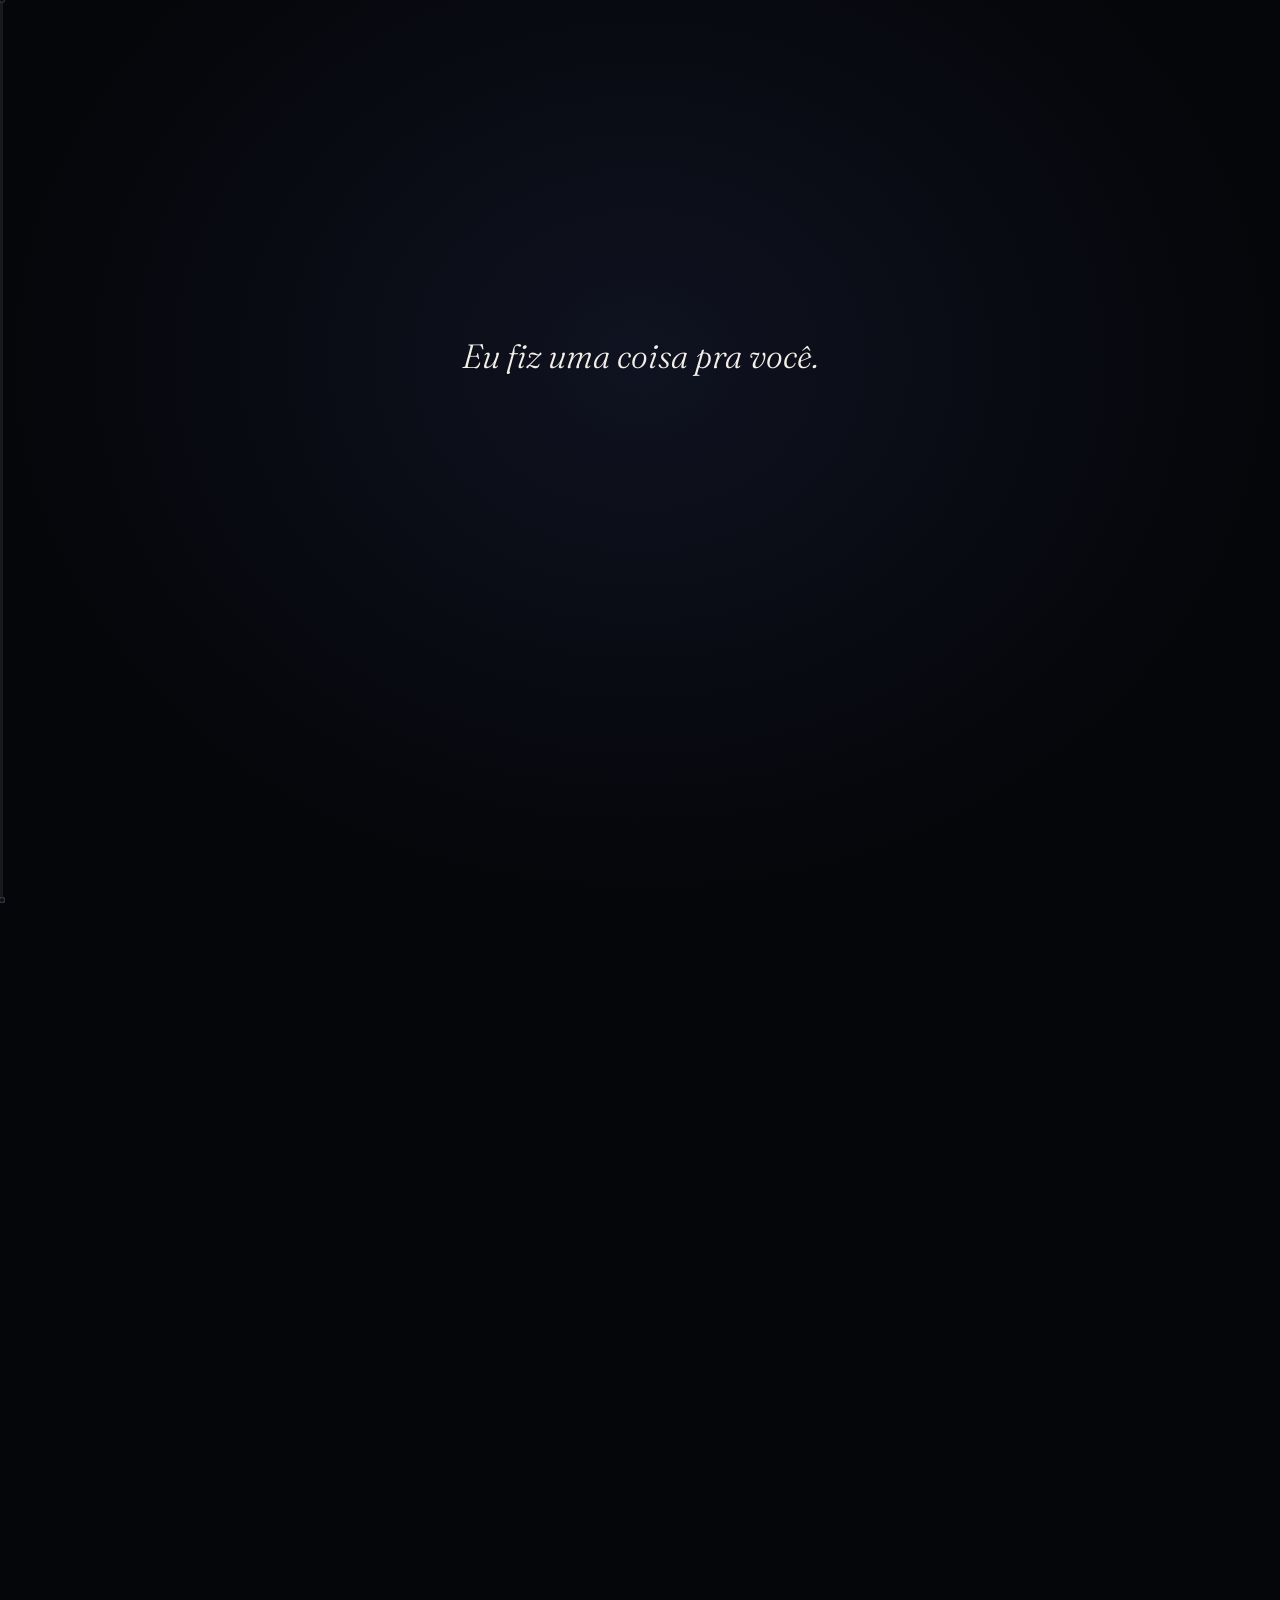
==== index.html @ cabfa025 "Criar index.html" ====
<!DOCTYPE html>
<html lang="pt-BR">
<head>
<meta charset="UTF-8">
<meta name="viewport" content="width=device-width, initial-scale=1, viewport-fit=cover, maximum-scale=1">
<meta name="theme-color" content="#05060a">
<meta name="apple-mobile-web-app-capable" content="yes">
<meta name="apple-mobile-web-app-status-bar-style" content="black-translucent">
<title>uma coisa que eu fiz pra você</title>
<link rel="preconnect" href="https://fonts.googleapis.com">
<link rel="preconnect" href="https://fonts.gstatic.com" crossorigin>
<link href="https://fonts.googleapis.com/css2?family=Fraunces:ital,opsz,wght@0,9..144,300;0,9..144,400;0,9..144,500;1,9..144,400;1,9..144,500&family=Inter:wght@300;400;500;600&family=JetBrains+Mono:wght@300;400&display=swap" rel="stylesheet">

<!--
  ============================================================================
  COMO EDITAR ESTE SITE — leia antes de mexer em qualquer outra coisa
  ============================================================================
  1) Todo o conteúdo (nome, fotos, datas, textos, música) fica em UM ÚNICO
     lugar: o objeto CONFIG, no início do bloco de script no fim do arquivo.
     Procure por "INÍCIO DA CONFIGURAÇÃO".
  2) FOTOS: crie uma pasta chamada "fotos" ao lado deste arquivo index.html
     e coloque as imagens lá (foto1.jpg, foto2.jpg, etc). Os nomes podem ser
     o que você quiser, contanto que atualize os caminhos no CONFIG.
  3) MÚSICA: crie uma pasta chamada "musica" ao lado deste arquivo e coloque
     o arquivo de áudio (ex: musica.mp3). Atualize o caminho no CONFIG.
  4) Enquanto as fotos reais não existem, o site mostra molduras com o nome
     do arquivo esperado — isso é só um placeholder visual, não é erro.
  5) O resto do arquivo (CSS e JS) você não precisa tocar, a menos que
     queira ajustar o design.
  ============================================================================
-->

<style>
  /* ============================================================
     TOKENS — cores, tipografia, espaçamento
     ============================================================ */
  :root{
    --bg-void:#05060a;
    --bg-deep:#0b0e17;
    --bg-deep-2:#0f1220;
    --ink:#f4efe6;
    --ink-dim:#b7b2c2;
    --ink-faint:#736f80;
    --wine:#7a1f2b;
    --wine-bright:#a5313f;
    --rose:#c98a86;
    --gold:#d9b878;
    --line:rgba(244,239,230,0.08);
    --line-bright:rgba(244,239,230,0.16);
    --serif:'Fraunces', Georgia, serif;
    --sans:'Inter', -apple-system, BlinkMacSystemFont, sans-serif;
    --mono:'JetBrains Mono', monospace;
    --ease:cubic-bezier(.19,1,.22,1);
    --vh:1vh;
  }

  *{margin:0;padding:0;box-sizing:border-box;}
  html{scroll-behavior:smooth;}
  html.no-scroll, html.no-scroll body{overflow:hidden;height:100%;}

  body{
    background:var(--bg-void);
    color:var(--ink);
    font-family:var(--sans);
    font-weight:300;
    -webkit-font-smoothing:antialiased;
    overflow-x:hidden;
    line-height:1.6;
  }

  ::selection{background:var(--wine); color:var(--ink);}

  img{max-width:100%; display:block;}
  button{font-family:inherit; cursor:pointer; background:none; border:none; color:inherit;}
  a{color:inherit;}

  h1,h2,h3{font-family:var(--serif); font-weight:400; letter-spacing:.01em;}

  .eyebrow{
    font-family:var(--mono);
    font-size:.68rem;
    letter-spacing:.22em;
    text-transform:uppercase;
    color:var(--rose);
    opacity:.75;
  }

  /* ============================================================
     FUNDO — canvas de partículas + fio-condutor (thread)
     ============================================================ */
  #particles{
    position:fixed; inset:0;
    width:100%; height:100%;
    z-index:0;
    pointer-events:none;
  }

  .thread{
    position:fixed;
    left:0; top:0;
    width:3px; height:100vh;
    background:var(--line);
    z-index:60;
    pointer-events:none;
  }
  .thread-fill{
    width:100%; height:0%;
    background:linear-gradient(180deg, var(--gold), var(--wine-bright));
    box-shadow:0 0 10px rgba(217,184,120,.55);
    transition:height .15s linear;
  }
  .thread-dot{
    position:absolute;
    left:50%; transform:translate(-50%,-50%);
    width:6px; height:6px;
    border-radius:50%;
    background:var(--bg-deep);
    border:1px solid var(--line-bright);
    transition:background .4s ease, box-shadow .4s ease, border-color .4s ease;
  }
  .thread-dot.passed{
    background:var(--gold);
    border-color:var(--gold);
    box-shadow:0 0 8px rgba(217,184,120,.8);
  }
  @media (max-width:720px){
    .thread{ width:2px; }
    .thread-dot{ width:5px; height:5px; }
  }

  /* ============================================================
     CONTROLES FLUTUANTES — música
     ============================================================ */
  .music-toggle{
    position:fixed;
    bottom:22px; right:22px;
    z-index:70;
    display:flex; align-items:center; gap:8px;
    padding:10px 16px;
    border-radius:999px;
    border:1px solid var(--line-bright);
    background:rgba(11,14,23,.6);
    backdrop-filter:blur(10px);
    -webkit-backdrop-filter:blur(10px);
    font-family:var(--mono);
    font-size:.72rem;
    letter-spacing:.08em;
    color:var(--ink-dim);
    opacity:0;
    transform:translateY(10px);
    transition:opacity .8s var(--ease), transform .8s var(--ease), border-color .3s ease, color .3s ease;
  }
  .music-toggle.shown{ opacity:1; transform:translateY(0); }
  .music-toggle:hover{ border-color:var(--gold); color:var(--ink); }
  .music-toggle .dot{
    width:6px; height:6px; border-radius:50%;
    background:var(--ink-faint);
    transition:background .3s ease, box-shadow .3s ease;
  }
  .music-toggle.playing .dot{
    background:var(--gold);
    box-shadow:0 0 6px var(--gold);
    animation:pulse-dot 1.4s ease-in-out infinite;
  }
  @keyframes pulse-dot{ 50%{ transform:scale(1.6); } }

  /* ============================================================
     SEÇÃO GENÉRICA
     ============================================================ */
  section{
    position:relative;
    z-index:1;
    min-height:100vh;
    min-height:calc(var(--vh) * 100);
    display:flex;
    flex-direction:column;
    align-items:center;
    justify-content:center;
    padding:8vh 6vw;
    text-align:center;
    overflow:hidden;
  }

  .reveal{
    opacity:0;
    transform:translateY(28px);
    filter:blur(6px);
    transition:opacity 1.1s var(--ease), transform 1.1s var(--ease), filter 1.1s var(--ease);
  }
  .reveal.is-visible{ opacity:1; transform:translateY(0); filter:blur(0); }
  .reveal.d1{ transition-delay:.08s; }
  .reveal.d2{ transition-delay:.2s; }
  .reveal.d3{ transition-delay:.34s; }
  .reveal.d4{ transition-delay:.48s; }

  .btn{
    position:relative;
    display:inline-flex;
    align-items:center;
    gap:10px;
    margin-top:2.6rem;
    padding:1rem 2.2rem;
    border:1px solid var(--line-bright);
    border-radius:999px;
    font-family:var(--mono);
    font-size:.78rem;
    letter-spacing:.12em;
    text-transform:uppercase;
    color:var(--ink);
    background:rgba(122,31,43,.12);
    transition:border-color .5s ease, background .5s ease, transform .3s ease, box-shadow .5s ease;
  }
  .btn::before{
    content:'';
    position:absolute; inset:-1px;
    border-radius:999px;
    box-shadow:0 0 0 0 rgba(217,184,120,.4);
    animation:btn-pulse 2.8s ease-in-out infinite;
    pointer-events:none;
  }
  @keyframes btn-pulse{
    0%{ box-shadow:0 0 0 0 rgba(217,184,120,.35); }
    70%{ box-shadow:0 0 0 14px rgba(217,184,120,0); }
    100%{ box-shadow:0 0 0 0 rgba(217,184,120,0); }
  }
  .btn:hover{
    border-color:var(--gold);
    background:rgba(122,31,43,.24);
    transform:translateY(-2px);
  }
  .btn:active{ transform:translateY(0); }

  /* ============================================================
     TELA 0 — GATE (entrada)
     ============================================================ */
  #gate{
    position:fixed; inset:0;
    z-index:50;
    display:flex; flex-direction:column;
    align-items:center; justify-content:center;
    background:radial-gradient(ellipse at 50% 40%, var(--bg-deep-2), var(--bg-void) 70%);
    text-align:center;
    padding:0 8vw;
    transition:opacity 1.4s var(--ease), filter 1.4s var(--ease), transform 1.4s var(--ease);
  }
  #gate.leaving{
    opacity:0;
    filter:blur(14px);
    transform:scale(1.06);
    pointer-events:none;
  }
  #gate .line{
    font-family:var(--serif);
    font-style:italic;
    font-size:clamp(1.3rem, 4.4vw, 2.1rem);
    color:var(--ink);
    max-width:20ch;
    opacity:0;
    transform:translateY(14px);
    filter:blur(6px);
    transition:opacity 1.4s var(--ease), transform 1.4s var(--ease), filter 1.4s var(--ease);
  }
  #gate .line.show{ opacity:1; transform:translateY(0); filter:blur(0); }
  #gate .line + .line{ margin-top:1.1rem; color:var(--ink-dim); font-size:clamp(1.05rem,3.4vw,1.5rem); }
  #gate .btn{ opacity:0; transform:translateY(10px); pointer-events:none; }
  #gate .btn.show{ opacity:1; transform:translateY(0); pointer-events:auto; }

  /* ============================================================
     TELA 2 — antes de tudo
     ============================================================ */
  #antes .stack{ max-width:640px; display:flex; flex-direction:column; gap:1.3rem; }
  #antes .l{
    font-family:var(--serif);
    font-size:clamp(1.35rem,4vw,2.2rem);
    opacity:0; transform:translateY(16px); filter:blur(5px);
    transition:opacity 1.2s var(--ease), transform 1.2s var(--ease), filter 1.2s var(--ease);
  }
  #antes .l.show{ opacity:1; transform:translateY(0); filter:blur(0); }
  #antes .l.dim{ color:var(--ink-dim); font-size:clamp(1.1rem,3.2vw,1.5rem); font-family:var(--sans); font-weight:300; }
  #antes .btn{ opacity:0; pointer-events:none; }
  #antes .btn.show{ opacity:1; pointer-events:auto; }

  .easter-star{
    position:absolute;
    top:8vh; right:9vw;
    font-size:1rem;
    color:var(--gold);
    opacity:.28;
    transition:opacity .4s ease, transform .4s ease;
    z-index:5;
  }
  .easter-star:hover{ opacity:.9; transform:scale(1.3) rotate(15deg); }
  .easter-msg{
    position:absolute;
    max-width:220px;
    font-family:var(--mono);
    font-size:.68rem;
    line-height:1.5;
    color:var(--ink-dim);
    background:rgba(11,14,23,.9);
    border:1px solid var(--line-bright);
    border-radius:10px;
    padding:10px 12px;
    opacity:0; transform:translateY(6px) scale(.96);
    transition:opacity .35s ease, transform .35s ease;
    pointer-events:none;
    z-index:10;
  }
  .easter-msg.show{ opacity:1; transform:translateY(0) scale(1); }

  /* ============================================================
     TELA 3 — fotos da história
     ============================================================ */
  #historia{ min-height:auto; padding:14vh 6vw; gap:0; }
  #historia .head{ margin-bottom:8vh; max-width:600px; }
  .story-photo{
    width:100%;
    max-width:420px;
    margin:0 auto 22vh;
    position:relative;
  }
  .story-photo:last-child{ margin-bottom:4vh; }
  .story-photo .frame{
    position:relative;
    border-radius:4px;
    overflow:hidden;
    background:var(--bg-deep);
    border:1px solid var(--line-bright);
    box-shadow:0 30px 60px -20px rgba(0,0,0,.7);
    aspect-ratio:4/5;
    transform:rotate(var(--rot,0deg));
    transition:transform 1.4s var(--ease), filter 1.2s var(--ease), opacity 1.2s var(--ease);
    filter:blur(14px);
    opacity:0;
  }
  .story-photo.is-visible .frame{ filter:blur(0); opacity:1; }
  .story-photo:nth-child(odd){ --rot:-2.2deg; }
  .story-photo:nth-child(even){ --rot:1.8deg; }
  .story-photo img{ width:100%; height:100%; object-fit:cover; transition:transform 8s ease; }
  .story-photo.is-visible img{ transform:scale(1.06); }
  .story-photo .cap{
    margin-top:1.3rem;
    font-family:var(--serif);
    font-style:italic;
    color:var(--ink-dim);
    font-size:1.02rem;
    max-width:36ch;
    margin-left:auto; margin-right:auto;
    opacity:0; transform:translateY(10px);
    transition:opacity 1s var(--ease) .2s, transform 1s var(--ease) .2s;
  }
  .story-photo.is-visible .cap{ opacity:1; transform:translateY(0); }
  .story-photo .hint{
    position:absolute; bottom:10px; right:10px;
    font-family:var(--mono); font-size:.62rem; letter-spacing:.1em;
    text-transform:uppercase; color:var(--ink);
    background:rgba(5,6,10,.55);
    border:1px solid var(--line-bright);
    padding:5px 10px; border-radius:999px;
    opacity:.85;
  }
  .story-photo[data-secret] .frame{ cursor:pointer; }
  .story-photo .secret-msg{
    position:absolute; inset:0;
    display:flex; align-items:center; justify-content:center;
    text-align:center; padding:1.5rem;
    background:rgba(5,6,10,.82);
    font-family:var(--serif); font-style:italic; font-size:1.05rem;
    color:var(--ink);
    opacity:0;
    transition:opacity .5s ease;
  }
  .story-photo.secret-open .secret-msg{ opacity:1; }

  /* placeholder de foto ausente */
  .img-missing{ position:relative; }
  .img-missing::before{
    content:'';
    position:absolute; inset:0;
    background:
      radial-gradient(circle at 30% 20%, rgba(217,184,120,.14), transparent 55%),
      linear-gradient(155deg, var(--bg-deep-2), var(--bg-void));
  }
  .img-missing::after{
    content:attr(data-file);
    position:absolute; left:50%; top:50%; transform:translate(-50%,-50%);
    font-family:var(--mono); font-size:.68rem; letter-spacing:.06em;
    color:var(--ink-faint); text-align:center; white-space:pre;
  }

  /* ============================================================
     TELA 4 — timeline
     ============================================================ */
  #timeline{ align-items:stretch; padding:14vh 6vw; }
  #timeline .head{ align-self:center; max-width:520px; margin-bottom:9vh; }
  .tl{
    position:relative;
    max-width:560px;
    margin:0 auto;
    width:100%;
  }
  .tl::before{
    content:'';
    position:absolute; left:9px; top:6px; bottom:6px; width:1px;
    background:linear-gradient(var(--line-bright), var(--line));
  }
  .tl-item{
    position:relative;
    padding-left:44px;
    margin-bottom:6.5vh;
    text-align:left;
  }
  .tl-item:last-child{ margin-bottom:0; }
  .tl-item::before{
    content:'';
    position:absolute; left:3px; top:6px;
    width:13px; height:13px; border-radius:50%;
    background:var(--bg-void);
    border:1px solid var(--line-bright);
    transition:border-color .6s ease, background .6s ease, box-shadow .6s ease;
  }
  .tl-item.is-visible::before{
    border-color:var(--gold);
    background:var(--wine);
    box-shadow:0 0 12px rgba(217,184,120,.5);
  }
  .tl-item .day{
    display:block;
    font-family:var(--mono); font-size:.7rem; letter-spacing:.16em;
    text-transform:uppercase; color:var(--rose); margin-bottom:.5rem;
  }
  .tl-item p{ font-family:var(--serif); font-size:clamp(1.05rem,2.6vw,1.35rem); color:var(--ink); max-width:44ch; }
  .easter-heart{
    position:absolute; left:-26px; top:2px;
    font-size:.75rem; color:var(--wine-bright);
    opacity:.22;
    transition:opacity .4s ease, transform .4s ease;
  }
  .easter-heart:hover{ opacity:.9; transform:scale(1.3); }

  /* ============================================================
     TELA 5 — pergunta
     ============================================================ */
  #pergunta .q{
    font-family:var(--serif);
    font-size:clamp(1.5rem,4.6vw,2.5rem);
    max-width:18ch;
    min-height:2.6em;
    display:flex; align-items:center; justify-content:center;
    transition:opacity .5s ease, filter .5s ease;
  }
  #pergunta .q.fading{ opacity:0; filter:blur(6px); }
  #pergunta .btn.hidden, #pergunta .btn2.hidden{ display:none; }

  /* ============================================================
     TELA 6 — declaração
     ============================================================ */
  #declaracao{
    min-height:auto;
    padding:20vh 6vw;
    position:relative;
  }
  #declaracao .bg-photo{
    position:absolute; inset:0;
    z-index:-1;
    overflow:hidden;
  }
  #declaracao .bg-photo img{
    width:100%; height:100%; object-fit:cover;
    filter:blur(18px) brightness(.35) saturate(.8);
    transform:scale(1.15);
  }
  #declaracao .bg-photo::after{
    content:'';
    position:absolute; inset:0;
    background:linear-gradient(180deg, var(--bg-void) 0%, rgba(5,6,10,.55) 40%, var(--bg-void) 100%);
  }
  .decl-wrap{ max-width:620px; display:flex; flex-direction:column; gap:2.6rem; }
  .decl-line{
    font-family:var(--serif);
    font-size:clamp(1.1rem,2.9vw,1.55rem);
    color:var(--ink-dim);
    opacity:0; transform:translateY(18px); filter:blur(5px);
    transition:opacity 1.3s var(--ease), transform 1.3s var(--ease), filter 1.3s var(--ease);
  }
  .decl-line.is-in{ opacity:1; transform:translateY(0); filter:blur(0); color:var(--ink); }
  .decl-final{ margin-top:2vh; }
  .decl-final .big{
    font-family:var(--serif);
    font-style:italic;
    font-size:clamp(2.4rem,8vw,4.2rem);
    color:var(--ink);
    opacity:0; transform:translateY(20px) scale(.97); filter:blur(8px);
    transition:opacity 1.4s var(--ease), transform 1.4s var(--ease), filter 1.4s var(--ease);
  }
  .decl-final .small{
    margin-top:1rem;
    font-family:var(--mono);
    font-size:.78rem; letter-spacing:.1em; text-transform:uppercase;
    color:var(--rose);
    opacity:0; transform:translateY(10px);
    transition:opacity 1.2s var(--ease) .3s, transform 1.2s var(--ease) .3s;
  }
  .decl-final.is-in .big{ opacity:1; transform:translateY(0) scale(1); filter:blur(0); }
  .decl-final.is-in .small{ opacity:1; transform:translateY(0); }

  /* ============================================================
     TELA 7 — galeria final
     ============================================================ */
  #galeria{ min-height:auto; padding:14vh 5vw; }
  #galeria .head{ margin-bottom:8vh; max-width:520px; }
  .g-grid{
    max-width:1000px; margin:0 auto;
    display:grid;
    grid-template-columns:repeat(6, 1fr);
    grid-auto-rows:110px;
    gap:14px;
  }
  .g-item{
    position:relative;
    border-radius:4px;
    overflow:hidden;
    border:1px solid var(--line-bright);
    background:var(--bg-deep);
    cursor:pointer;
    opacity:0; transform:translateY(24px) rotate(var(--r,0deg));
    filter:blur(8px);
    transition:opacity 1s var(--ease), transform 1s var(--ease), filter 1s var(--ease);
  }
  .g-item.is-visible{ opacity:1; transform:translateY(0) rotate(var(--r,0deg)); filter:blur(0); }
  .g-item img{ width:100%; height:100%; object-fit:cover; transition:transform .6s ease; }
  .g-item:hover img{ transform:scale(1.08); }
  .g-item:nth-child(1){ grid-column:span 3; grid-row:span 3; --r:-1deg; }
  .g-item:nth-child(2){ grid-column:span 3; grid-row:span 2; --r:1deg; }
  .g-item:nth-child(3){ grid-column:span 3; grid-row:span 2; --r:-1.4deg; }
  .g-item:nth-child(4){ grid-column:span 2; grid-row:span 2; --r:.8deg; }
  .g-item:nth-child(5){ grid-column:span 2; grid-row:span 2; --r:-.6deg; }
  .g-item:nth-child(6){ grid-column:span 2; grid-row:span 2; --r:1.2deg; }
  @media (max-width:720px){
    .g-grid{ grid-template-columns:repeat(2,1fr); grid-auto-rows:150px; gap:10px; }
    .g-item:nth-child(n){ grid-column:span 1; grid-row:span 1; }
    .g-item:nth-child(1){ grid-column:span 2; grid-row:span 2; }
  }
  .lightbox{
    position:fixed; inset:0; z-index:80;
    background:rgba(5,6,10,.92);
    backdrop-filter:blur(6px);
    display:flex; align-items:center; justify-content:center;
    flex-direction:column; gap:1rem;
    padding:6vh 6vw;
    opacity:0; pointer-events:none;
    transition:opacity .4s ease;
  }
  .lightbox.open{ opacity:1; pointer-events:auto; }
  .lightbox img{ max-height:70vh; border-radius:4px; box-shadow:0 40px 80px rgba(0,0,0,.6); }
  .lightbox .cap{ font-family:var(--serif); font-style:italic; color:var(--ink-dim); max-width:50ch; text-align:center; }
  .lightbox .close{
    position:absolute; top:24px; right:28px;
    font-family:var(--mono); font-size:.8rem; letter-spacing:.1em;
    color:var(--ink-dim); border:1px solid var(--line-bright);
    padding:8px 14px; border-radius:999px;
  }
  .lightbox .close:hover{ color:var(--ink); border-color:var(--gold); }

  /* ============================================================
     TELA 8 — última surpresa
     ============================================================ */
  #final{ position:relative; }
  #final .stage1{ transition:opacity .8s ease, filter .8s ease; }
  #final .stage1.hide{ opacity:0; filter:blur(10px); pointer-events:none; }
  .blackout{
    position:fixed; inset:0; z-index:90;
    background:#000;
    opacity:0; pointer-events:none;
    transition:opacity 1.6s var(--ease);
  }
  .blackout.show{ opacity:1; pointer-events:auto; }
  .final-sequence{
    position:fixed; inset:0; z-index:91;
    display:flex; align-items:center; justify-content:center;
    flex-direction:column; text-align:center; padding:0 8vw;
    opacity:0; pointer-events:none;
    transition:opacity .8s ease;
  }
  .final-sequence.show{ opacity:1; pointer-events:auto; }
  .fs-line{
    position:absolute;
    font-family:var(--serif); font-style:italic;
    font-size:clamp(1.5rem,5vw,2.6rem);
    color:var(--ink);
    opacity:0; transform:translateY(14px); filter:blur(6px);
    transition:opacity 1.2s var(--ease), transform 1.2s var(--ease), filter 1.2s var(--ease);
    max-width:22ch;
  }
  .fs-line.show{ opacity:1; transform:translateY(0); filter:blur(0); }
  .fs-photo{
    position:absolute; inset:0;
    display:flex; align-items:center; justify-content:center;
    opacity:0; transition:opacity 1.6s var(--ease);
  }
  .fs-photo.show{ opacity:1; }
  .fs-photo .frame{
    width:min(78vw,360px); aspect-ratio:4/5;
    border-radius:6px; overflow:hidden;
    border:1px solid var(--line-bright);
    box-shadow:0 0 90px rgba(217,184,120,.18);
  }
  .fs-photo img{ width:100%; height:100%; object-fit:cover; }
  .fs-thanks{
    position:absolute; bottom:9vh; left:0; right:0;
    padding:0 8vw;
    opacity:0; transform:translateY(14px);
    transition:opacity 1.2s var(--ease), transform 1.2s var(--ease);
  }
  .fs-thanks.show{ opacity:1; transform:translateY(0); }
  .fs-thanks .t1{ font-family:var(--serif); font-size:clamp(1.15rem,3.4vw,1.6rem); color:var(--ink); }
  .fs-thanks .t2{ margin-top:.6rem; font-family:var(--serif); font-style:italic; font-size:clamp(1.3rem,4vw,1.9rem); color:var(--rose); }
  .counter{
    margin-top:2.4rem;
    font-family:var(--mono); font-size:.68rem; letter-spacing:.14em; text-transform:uppercase;
    color:var(--ink-faint);
  }
  .counter b{ color:var(--gold); font-weight:400; }

  footer{
    position:relative; z-index:1;
    text-align:center; padding:6vh 6vw 8vh;
    font-family:var(--mono); font-size:.65rem; letter-spacing:.1em;
    color:var(--ink-faint);
  }

  /* respeitar prefers-reduced-motion */
  @media (prefers-reduced-motion: reduce){
    *{ animation-duration:.01ms !important; animation-iteration-count:1 !important; transition-duration:.01ms !important; scroll-behavior:auto !important; }
    #particles{ opacity:.5; }
  }

  @media (max-width:720px){
    section{ padding:9vh 7vw; }
    .g-grid{ gap:8px; }
  }
</style>
</head>
<body>

<canvas id="particles"></canvas>

<div class="thread" aria-hidden="true">
  <div class="thread-fill" id="threadFill"></div>
</div>

<button class="music-toggle" id="musicToggle" aria-label="Ativar ou pausar música">
  <span class="dot"></span>
  <span id="musicLabel">música</span>
</button>

<!-- áudio opcional — coloque o arquivo em /musica/ e ajuste o caminho no CONFIG lá embaixo -->
<audio id="bgMusic" loop preload="none"></audio>

<!-- ================================================================
     TELA 0 — GATE / ENTRADA
     ================================================================ -->
<div id="gate">
  <p class="line" id="gateLine1">Eu fiz uma coisa pra você.</p>
  <p class="line" id="gateLine2">Mas você vai ter que entrar pra descobrir.</p>
  <button class="btn" id="enterBtn">Entrar</button>
</div>

<!-- ================================================================
     TELA 1 — ANTES DE TUDO
     ================================================================ -->
<section id="antes">
  <span class="easter-star" id="star1" title="?">✦</span>
  <div class="easter-msg" id="star1Msg">um pedacinho escondido da minha cabeça, só pra ver se você presta atenção.</div>
  <div class="stack">
    <p class="l" id="antesL1">Antes de qualquer coisa…</p>
    <p class="l dim" id="antesL2">eu queria que você pudesse ver, nem que fosse por alguns minutos, o quanto você é especial pra mim.</p>
    <p class="l" id="antesL3">Então eu fiz isso.</p>
    <button class="btn" id="antesBtn">Continuar →</button>
  </div>
</section>

<!-- ================================================================
     TELA 2 — NOSSA HISTÓRIA EM FOTOS
     ================================================================ -->
<section id="historia">
  <div class="head reveal">
    <span class="eyebrow">nossa história</span>
    <h2 style="font-size:clamp(1.6rem,4.5vw,2.4rem); margin-top:.6rem;">Alguns pedaços do começo.</h2>
  </div>
  <div id="storyList"></div>
</section>

<!-- ================================================================
     TELA 3 — LINHA DO TEMPO
     ================================================================ -->
<section id="timeline">
  <div class="head reveal">
    <span class="eyebrow">linha do tempo</span>
    <h2 style="font-size:clamp(1.6rem,4.5vw,2.4rem); margin-top:.6rem;">Alguns dos meus momentos favoritos com você.</h2>
  </div>
  <div class="tl" id="tlList"></div>
</section>

<!-- ================================================================
     TELA 4 — INTERAÇÃO ESPECIAL
     ================================================================ -->
<section id="pergunta">
  <p class="q" id="qText">Tem uma coisa que eu quero te perguntar…</p>
  <button class="btn" id="qBtn">Clique para descobrir</button>
</section>

<!-- ================================================================
     TELA 5 — DECLARAÇÃO
     ================================================================ -->
<section id="declaracao">
  <div class="bg-photo">
    <img id="declPhoto" alt="" data-file="fotos/foto3.jpg">
  </div>
  <div class="decl-wrap" id="declWrap"></div>
</section>

<!-- ================================================================
     TELA 6 — GALERIA FINAL
     ================================================================ -->
<section id="galeria">
  <div class="head reveal">
    <span class="eyebrow">galeria</span>
    <h2 style="font-size:clamp(1.6rem,4.5vw,2.4rem); margin-top:.6rem;">As melhores fotos que a gente já tirou.</h2>
  </div>
  <div class="g-grid" id="galleryGrid"></div>
</section>

<div class="lightbox" id="lightbox">
  <button class="close" id="lightboxClose">fechar ✕</button>
  <img id="lightboxImg" alt="">
  <p class="cap" id="lightboxCap"></p>
</div>

<!-- ================================================================
     TELA 7 — ÚLTIMA SURPRESA
     ================================================================ -->
<section id="final">
  <div class="stage1" id="finalStage1">
    <p class="q" style="min-height:auto;">E ainda tem uma coisa.</p>
    <button class="btn" id="finalBtn">Última coisa…</button>
  </div>
</section>

<div class="blackout" id="blackout"></div>
<div class="final-sequence" id="finalSeq">
  <p class="fs-line" id="fs1">Se eu pudesse escolher de novo…</p>
  <p class="fs-line" id="fs2">Eu escolheria você.</p>
  <p class="fs-line" id="fs3">De novo.</p>
  <p class="fs-line" id="fs4">E de novo.</p>
  <div class="fs-photo" id="fsPhotoWrap">
    <div class="frame"><img id="fsPhoto" alt="" data-file="fotos/foto2.jpg"></div>
  </div>
  <div class="fs-thanks" id="fsThanks">
    <p class="t1" id="fsThanksLine"></p>
    <p class="t2">Eu te amo. ❤️</p>
    <p class="counter" id="dayCounter" style="display:none;"></p>
  </div>
</div>

<footer>feito à mão, pixel por pixel, pensando em você.</footer>

<script>
/* ============================================================================
   INÍCIO DA CONFIGURAÇÃO — edite só esta parte para personalizar o site
   ============================================================================ */
const CONFIG = {

  // Nome de quem vai receber o site.
  nome: "Felipe",

  // Data de início do relacionamento (opcional).
  // Se preenchida, um contador de "dias juntos" aparece na tela final.
  // Formato: "AAAA-MM-DDT00:00:00". Deixe null para ocultar.
  dataInicio: null, // exemplo: "2023-05-14T00:00:00"

  // Caminho do arquivo de música (opcional). Coloque o arquivo em /musica/.
  // Deixe como string vazia "" se não quiser música.
  musica: "musica/musica.mp3",

  // ---- FOTOS DA "NOSSA HISTÓRIA" (Tela 2) ------------------------------
  // Coloque os arquivos na pasta /fotos ao lado deste index.html.
  // "segredo" é opcional: se preenchido, a foto fica clicável e revela
  // essa mensagem quando tocada.
  fotosHistoria: [
    { src: "fotos/foto1.jpg", texto: "Foi aqui que tudo começou…" },
    { src: "fotos/foto2.jpg", texto: "E, sem perceber, você começou a ocupar um espaço enorme na minha vida.", segredo: "Essa foto sempre me faz sorrir." },
    { src: "fotos/foto3.jpg", texto: "Cada momento ao seu lado virou uma memória que eu não quero esquecer." },
    { src: "fotos/foto4.jpg", texto: "Até os momentos mais simples ficaram especiais.", segredo: "Foi nesse dia que eu percebi o quanto gosto de você." }
  ],

  // ---- LINHA DO TEMPO (Tela 3) -----------------------------------------
  // Adicione ou remova quantos itens quiser.
  timeline: [
    { dia: "Dia 01", texto: "Quando percebi que você já não era só mais uma pessoa.", segredo: false },
    { dia: "Dia 02", texto: "Quando comecei a esperar pelas suas mensagens.", segredo: true },
    { dia: "Dia 03", texto: "Quando percebi que você tinha se tornado uma das partes favoritas dos meus dias.", segredo: false },
    { dia: "Hoje", texto: "Quando eu decidi parar tudo pra fazer esse site e te mostrar um pouco disso.", segredo: false }
  ],

  // ---- DECLARAÇÃO PRINCIPAL (Tela 5) ------------------------------------
  // Cada item vira um parágrafo, revelado aos poucos enquanto rola a tela.
  declaracao: [
    "Eu queria conseguir te explicar isso de um jeito simples, mas não existe um jeito simples de dizer o que você significa pra mim.",
    "Desde que você entrou na minha vida, meus dias mudaram de um jeito que eu nem sei explicar direito. Coisas pequenas — uma mensagem boba, uma ligação no meio da semana, um dia comum — passaram a ter outro peso.",
    "Eu reparo em detalhes seus que talvez você nem perceba. O jeito que você fala quando está animado. O jeito que você fica quieto quando está cansado. Eu gosto de conhecer cada parte disso.",
    "Tem gente que passa a vida inteira sem encontrar alguém que faça tudo parecer mais leve com tanta facilidade. Eu encontrei isso em você.",
    "Eu não quero só guardar os momentos que a gente já viveu. Eu quero continuar vivendo outros, do seu lado, sem pressa nenhuma.",
    "Por tudo isso — e por tanta coisa que eu ainda não sei colocar em palavras — eu só queria agradecer por você existir na minha vida."
  ],
  declaracaoFoto: "fotos/foto3.jpg", // foto de fundo, com blur, atrás da declaração

  // ---- GALERIA FINAL (Tela 6) --------------------------------------------
  galeria: [
    { src: "fotos/foto1.jpg", legenda: "O primeiro dia." },
    { src: "fotos/foto2.jpg", legenda: "Sorriso favorito." },
    { src: "fotos/foto3.jpg", legenda: "Um dia qualquer que virou favorito." },
    { src: "fotos/foto4.jpg", legenda: "Isso aqui eu quero guardar pra sempre." },
    { src: "fotos/foto5.jpg", legenda: "Sem filtro, sem pose, só a gente." },
    { src: "fotos/foto6.jpg", legenda: "Mais um capítulo da lista." }
  ],

  // ---- ÚLTIMA SURPRESA (Tela 7) -------------------------------------------
  fotoFinal: "fotos/foto2.jpg",
};
/* ============================================================================
   FIM DA CONFIGURAÇÃO — o restante é só o motor do site, não precisa mexer
   ============================================================================ */


(function(){
  "use strict";
  const reducedMotion = window.matchMedia('(prefers-reduced-motion: reduce)').matches;

  /* --- viewport height fix pra Safari iOS --- */
  function setVH(){ document.documentElement.style.setProperty('--vh', (window.innerHeight*0.01)+'px'); }
  setVH();
  window.addEventListener('resize', setVH);

  /* helper: cria <img> com fallback de placeholder se o arquivo não existir */
  function imgOrPlaceholder(el, src){
    el.setAttribute('data-file', src);
    el.src = src;
    el.addEventListener('error', function(){
      el.style.display = 'none';
      el.parentElement.classList.add('img-missing');
      el.parentElement.setAttribute('data-file', src);
    }, { once:true });
  }

  /* ============================================================
     PARTÍCULAS DE FUNDO
     ============================================================ */
  const canvas = document.getElementById('particles');
  const ctx = canvas.getContext('2d');
  let W, H, particles = [];
  const colors = ['217,184,120', '201,138,134', '244,239,230'];

  function resizeCanvas(){
    W = canvas.width = window.innerWidth;
    H = canvas.height = document.documentElement.scrollHeight;
  }

  function makeParticles(){
    const count = window.innerWidth < 600 ? 42 : 85;
    particles = Array.from({length:count}, () => ({
      x: Math.random()*W,
      y: Math.random()*H,
      r: Math.random()*1.4 + 0.4,
      baseAlpha: Math.random()*0.5 + 0.15,
      speed: Math.random()*0.15 + 0.02,
      drift: (Math.random()-0.5)*0.12,
      phase: Math.random()*Math.PI*2,
      color: colors[Math.floor(Math.random()*colors.length)]
    }));
  }

  function drawParticles(t){
    ctx.clearRect(0,0,W,H);
    particles.forEach(p => {
      const flick = Math.sin(t*0.0006 + p.phase) * 0.35 + 0.65;
      ctx.beginPath();
      ctx.arc(p.x, p.y, p.r, 0, Math.PI*2);
      ctx.fillStyle = `rgba(${p.color},${(p.baseAlpha*flick).toFixed(3)})`;
      ctx.fill();
      if(!reducedMotion){
        p.y -= p.speed;
        p.x += p.drift * Math.sin(t*0.0003 + p.phase);
        if(p.y < -10) p.y = H + 10;
      }
    });
  }

  function loop(t){
    drawParticles(t || 0);
    if(!reducedMotion) requestAnimationFrame(loop);
  }

  resizeCanvas();
  makeParticles();
  if(reducedMotion){ drawParticles(0); }
  else { requestAnimationFrame(loop); }

  let resizeTimer;
  window.addEventListener('resize', () => {
    clearTimeout(resizeTimer);
    resizeTimer = setTimeout(() => { resizeCanvas(); makeParticles(); if(reducedMotion) drawParticles(0); }, 250);
  });

  /* burst extra de partículas (usado no final) */
  function burstParticles(cx, cy, amount){
    for(let i=0;i<amount;i++){
      particles.push({
        x: cx + (Math.random()-0.5)*200,
        y: cy + (Math.random()-0.5)*200,
        r: Math.random()*1.6+0.5,
        baseAlpha: Math.random()*0.6+0.3,
        speed: Math.random()*0.3+0.1,
        drift: (Math.random()-0.5)*0.2,
        phase: Math.random()*Math.PI*2,
        color: colors[Math.floor(Math.random()*colors.length)]
      });
    }
  }

  /* ============================================================
     FIO-CONDUTOR (thread) — progresso de leitura
     ============================================================ */
  const threadFill = document.getElementById('threadFill');
  const thread = document.querySelector('.thread');
  let markers = [];

  function buildMarkers(){
    thread.querySelectorAll('.thread-dot').forEach(d => d.remove());
    markers = [];
    const sections = document.querySelectorAll('section, #gate');
    const total = document.documentElement.scrollHeight - window.innerHeight;
    sections.forEach(sec => {
      if(sec.id === 'gate') return;
      const pct = (sec.offsetTop / total) * 100;
      const dot = document.createElement('div');
      dot.className = 'thread-dot';
      dot.style.top = Math.min(Math.max(pct,0),100) + '%';
      thread.appendChild(dot);
      markers.push({ el: dot, pct });
    });
  }

  function updateThread(){
    const total = document.documentElement.scrollHeight - window.innerHeight;
    const pct = total > 0 ? (window.scrollY / total) * 100 : 0;
    threadFill.style.height = Math.min(Math.max(pct,0),100) + '%';
    markers.forEach(m => m.el.classList.toggle('passed', pct >= m.pct - 1));
  }

  let scrollTicking = false;
  window.addEventListener('scroll', () => {
    if(!scrollTicking){
      requestAnimationFrame(() => { updateThread(); scrollTicking = false; });
      scrollTicking = true;
    }
  });

  /* ============================================================
     MÚSICA
     ============================================================ */
  const music = document.getElementById('bgMusic');
  const musicToggle = document.getElementById('musicToggle');
  const musicLabel = document.getElementById('musicLabel');
  let musicReady = !!CONFIG.musica;

  if(musicReady){
    const source = document.createElement('source');
    source.src = CONFIG.musica;
    music.appendChild(source);
    music.addEventListener('error', () => { musicReady = false; }, true);
  }

  musicToggle.addEventListener('click', () => {
    if(!musicReady){
      musicLabel.textContent = 'sem música ainda';
      setTimeout(() => musicLabel.textContent = 'música', 1800);
      return;
    }
    if(music.paused){
      music.play().then(() => {
        musicToggle.classList.add('playing');
        musicLabel.textContent = 'pausar';
      }).catch(() => {
        musicLabel.textContent = 'não rolou';
      });
    } else {
      music.pause();
      musicToggle.classList.remove('playing');
      musicLabel.textContent = 'música';
    }
  });

  /* ============================================================
     TELA 0 — GATE
     ============================================================ */
  document.documentElement.classList.add('no-scroll');
  const gate = document.getElementById('gate');
  const gateLine1 = document.getElementById('gateLine1');
  const gateLine2 = document.getElementById('gateLine2');
  const enterBtn = document.getElementById('enterBtn');

  setTimeout(() => gateLine1.classList.add('show'), 350);
  setTimeout(() => gateLine2.classList.add('show'), 2350);
  setTimeout(() => enterBtn.classList.add('show'), 3550);
  setTimeout(() => musicToggle.classList.add('shown'), 3900);

  enterBtn.addEventListener('click', () => {
    gate.classList.add('leaving');
    document.documentElement.classList.remove('no-scroll');
    setTimeout(() => {
      gate.style.display = 'none';
      document.getElementById('antes').scrollIntoView({ behavior:'smooth' });
      buildMarkers();
      updateThread();
    }, 1200);
  }, { once:true });

  /* ============================================================
     TELA 1 — ANTES DE TUDO
     ============================================================ */
  let antesPlayed = false;
  const antesObserver = new IntersectionObserver((entries) => {
    entries.forEach(entry => {
      if(entry.isIntersecting && !antesPlayed){
        antesPlayed = true;
        const l1 = document.getElementById('antesL1');
        const l2 = document.getElementById('antesL2');
        const l3 = document.getElementById('antesL3');
        const btn = document.getElementById('antesBtn');
        setTimeout(() => l1.classList.add('show'), 200);
        setTimeout(() => l2.classList.add('show'), 1400);
        setTimeout(() => l3.classList.add('show'), 3000);
        setTimeout(() => btn.classList.add('show'), 4000);
      }
    });
  }, { threshold:.5 });
  antesObserver.observe(document.getElementById('antes'));

  document.getElementById('antesBtn').addEventListener('click', () => {
    document.getElementById('historia').scrollIntoView({ behavior:'smooth' });
  });

  const star1 = document.getElementById('star1');
  const star1Msg = document.getElementById('star1Msg');
  star1.style.setProperty('cursor','pointer');
  star1.addEventListener('click', () => {
    star1Msg.style.top = (star1.offsetTop + 26) + 'px';
    star1Msg.style.right = '9vw';
    star1Msg.style.left = 'auto';
    star1Msg.classList.toggle('show');
  });

  /* ============================================================
     TELA 2 — HISTÓRIA EM FOTOS (gerado a partir do CONFIG)
     ============================================================ */
  const storyList = document.getElementById('storyList');
  CONFIG.fotosHistoria.forEach((foto, i) => {
    const wrap = document.createElement('div');
    wrap.className = 'story-photo reveal';
    if(foto.segredo) wrap.setAttribute('data-secret','1');

    const frame = document.createElement('div');
    frame.className = 'frame';
    const img = document.createElement('img');
    img.alt = foto.texto || '';
    frame.appendChild(img);

    if(foto.segredo){
      const hint = document.createElement('span');
      hint.className = 'hint';
      hint.textContent = 'clique aqui';
      frame.appendChild(hint);
      const secretMsg = document.createElement('div');
      secretMsg.className = 'secret-msg';
      secretMsg.textContent = foto.segredo;
      frame.appendChild(secretMsg);
      frame.addEventListener('click', () => wrap.classList.toggle('secret-open'));
    }

    const cap = document.createElement('p');
    cap.className = 'cap';
    cap.textContent = foto.texto || '';

    wrap.appendChild(frame);
    wrap.appendChild(cap);
    storyList.appendChild(wrap);

    imgOrPlaceholder(img, foto.src);
  });

  /* ============================================================
     TELA 3 — TIMELINE (gerado a partir do CONFIG)
     ============================================================ */
  const tlList = document.getElementById('tlList');
  CONFIG.timeline.forEach(item => {
    const div = document.createElement('div');
    div.className = 'tl-item reveal';
    if(item.segredo){
      const heart = document.createElement('span');
      heart.className = 'easter-heart';
      heart.textContent = '♥';
      heart.title = '?';
      div.appendChild(heart);
      heart.addEventListener('click', (e) => {
        e.stopPropagation();
        alert('eu escondi isso aqui só pra ver se você prestaria atenção nos detalhes. igual eu presto em você.');
      });
    }
    const day = document.createElement('span');
    day.className = 'day';
    day.textContent = item.dia;
    const p = document.createElement('p');
    p.textContent = item.texto;
    div.appendChild(day);
    div.appendChild(p);
    tlList.appendChild(div);
  });

  /* ============================================================
     TELA 4 — PERGUNTA
     ============================================================ */
  const qText = document.getElementById('qText');
  const qBtn = document.getElementById('qBtn');
  const qSteps = [
    'Você sabe o quanto é amado?',
    'Provavelmente não.',
    'Então deixa eu tentar explicar.'
  ];
  let qIndex = 0;

  qBtn.addEventListener('click', () => {
    qText.classList.add('fading');
    setTimeout(() => {
      if(qIndex < qSteps.length){
        qText.textContent = qSteps[qIndex];
        qIndex++;
      }
      qText.classList.remove('fading');
      if(qIndex >= qSteps.length){
        qBtn.textContent = 'Continuar →';
        qBtn.onclick = () => document.getElementById('declaracao').scrollIntoView({ behavior:'smooth' });
      }
    }, 550);
  });

  /* ============================================================
     TELA 5 — DECLARAÇÃO (gerado a partir do CONFIG)
     ============================================================ */
  imgOrPlaceholder(document.getElementById('declPhoto'), CONFIG.declaracaoFoto);

  const declWrap = document.getElementById('declWrap');
  CONFIG.declaracao.forEach(paragrafo => {
    const p = document.createElement('p');
    p.className = 'decl-line reveal-decl';
    p.textContent = paragrafo;
    declWrap.appendChild(p);
  });
  const declFinal = document.createElement('div');
  declFinal.className = 'decl-final reveal-decl';
  declFinal.innerHTML = '<p class="big">Eu amo você.</p><p class="small">mais do que qualquer site conseguiria explicar</p>';
  declWrap.appendChild(declFinal);

  const declObserver = new IntersectionObserver((entries) => {
    entries.forEach(entry => {
      if(entry.isIntersecting){
        entry.target.classList.add('is-in');
      }
    });
  }, { threshold:.55 });
  document.querySelectorAll('.decl-line, .decl-final').forEach(el => declObserver.observe(el));

  /* ============================================================
     TELA 6 — GALERIA (gerado a partir do CONFIG)
     ============================================================ */
  const galleryGrid = document.getElementById('galleryGrid');
  const lightbox = document.getElementById('lightbox');
  const lightboxImg = document.getElementById('lightboxImg');
  const lightboxCap = document.getElementById('lightboxCap');

  CONFIG.galeria.forEach(item => {
    const div = document.createElement('div');
    div.className = 'g-item reveal';
    const img = document.createElement('img');
    img.alt = item.legenda || '';
    div.appendChild(img);
    div.addEventListener('click', () => {
      lightboxImg.src = img.src;
      lightboxImg.alt = item.legenda || '';
      lightboxCap.textContent = item.legenda || '';
      lightbox.classList.add('open');
    });
    galleryGrid.appendChild(div);
    imgOrPlaceholder(img, item.src);
  });

  document.getElementById('lightboxClose').addEventListener('click', () => lightbox.classList.remove('open'));
  lightbox.addEventListener('click', (e) => { if(e.target === lightbox) lightbox.classList.remove('open'); });

  /* ============================================================
     REVEAL GENÉRICO (scroll reveal via IntersectionObserver)
     ============================================================ */
  const revealObserver = new IntersectionObserver((entries) => {
    entries.forEach(entry => {
      if(entry.isIntersecting) entry.target.classList.add('is-visible');
    });
  }, { threshold:.2 });
  document.querySelectorAll('.reveal').forEach(el => revealObserver.observe(el));

  /* ============================================================
     TELA 7 — ÚLTIMA SURPRESA
     ============================================================ */
  imgOrPlaceholder(document.getElementById('fsPhoto'), CONFIG.fotoFinal);
  document.getElementById('fsThanksLine').textContent = `Obrigado por existir na minha vida, ${CONFIG.nome}.`;

  const finalBtn = document.getElementById('finalBtn');
  const finalStage1 = document.getElementById('finalStage1');
  const blackout = document.getElementById('blackout');
  const finalSeq = document.getElementById('finalSeq');
  const fs = ['fs1','fs2','fs3','fs4'].map(id => document.getElementById(id));
  const fsPhotoWrap = document.getElementById('fsPhotoWrap');
  const fsThanks = document.getElementById('fsThanks');
  const dayCounter = document.getElementById('dayCounter');

  finalBtn.addEventListener('click', () => {
    finalStage1.classList.add('hide');
    document.documentElement.classList.add('no-scroll');
    setTimeout(() => blackout.classList.add('show'), 300);
    setTimeout(() => finalSeq.classList.add('show'), 1600);

    const pace = 2200;
    fs.forEach((line, i) => {
      setTimeout(() => line.classList.add('show'), 1900 + i*pace);
      setTimeout(() => line.classList.remove('show'), 1900 + i*pace + pace - 300);
    });

    const photoDelay = 1900 + fs.length*pace + 200;
    setTimeout(() => {
      fsPhotoWrap.classList.add('show');
      const rect = fsPhotoWrap.getBoundingClientRect();
      burstParticles(rect.left + rect.width/2, rect.top + rect.height/2, 30);
    }, photoDelay);

    setTimeout(() => {
      fsThanks.classList.add('show');
      if(CONFIG.dataInicio){
        const start = new Date(CONFIG.dataInicio);
        const days = Math.floor((Date.now() - start.getTime()) / 86400000);
        if(!isNaN(days) && days >= 0){
          dayCounter.innerHTML = `há <b>${days}</b> dias, escolhendo você todos os dias.`;
          dayCounter.style.display = 'block';
        }
      }
    }, photoDelay + 2200);
  }, { once:true });

  /* build inicial dos marcadores do thread (após o layout estabilizar) */
  window.addEventListener('load', () => { buildMarkers(); updateThread(); });
})();
</script>
</body>
</html>
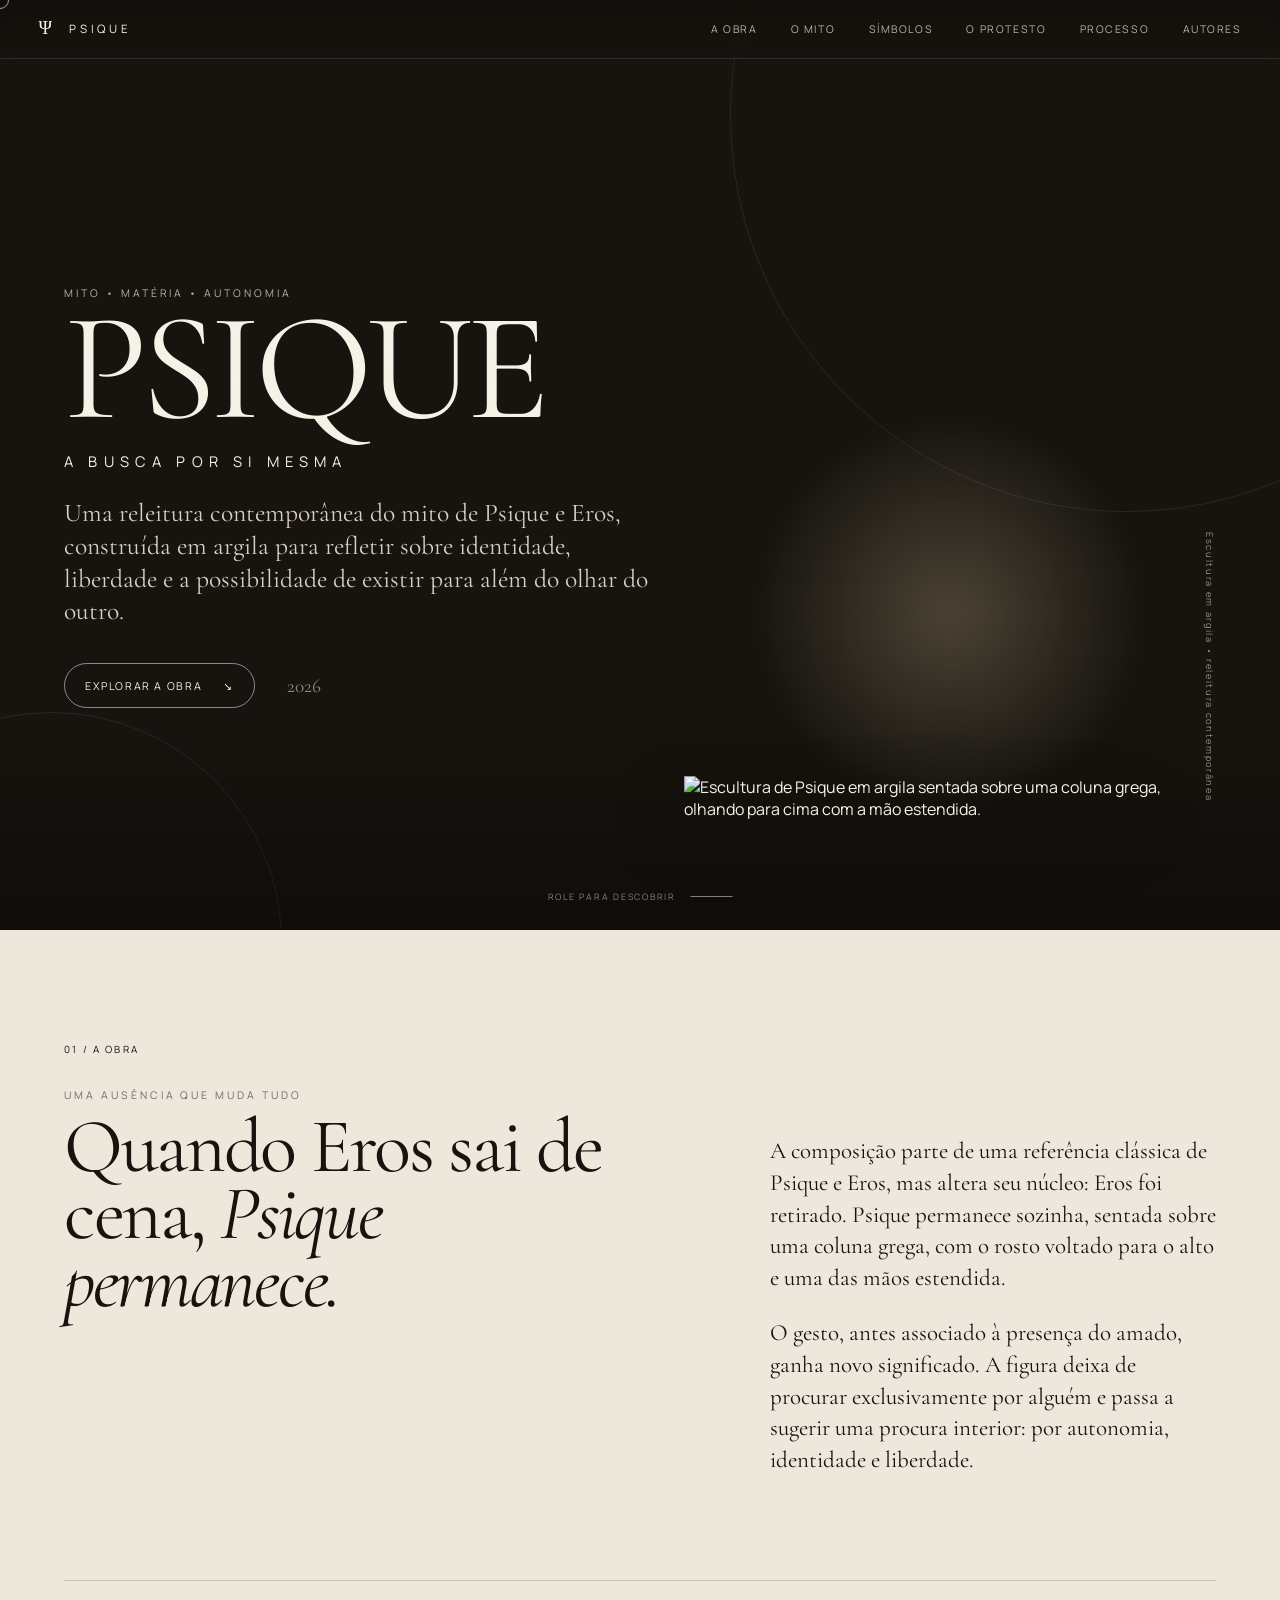
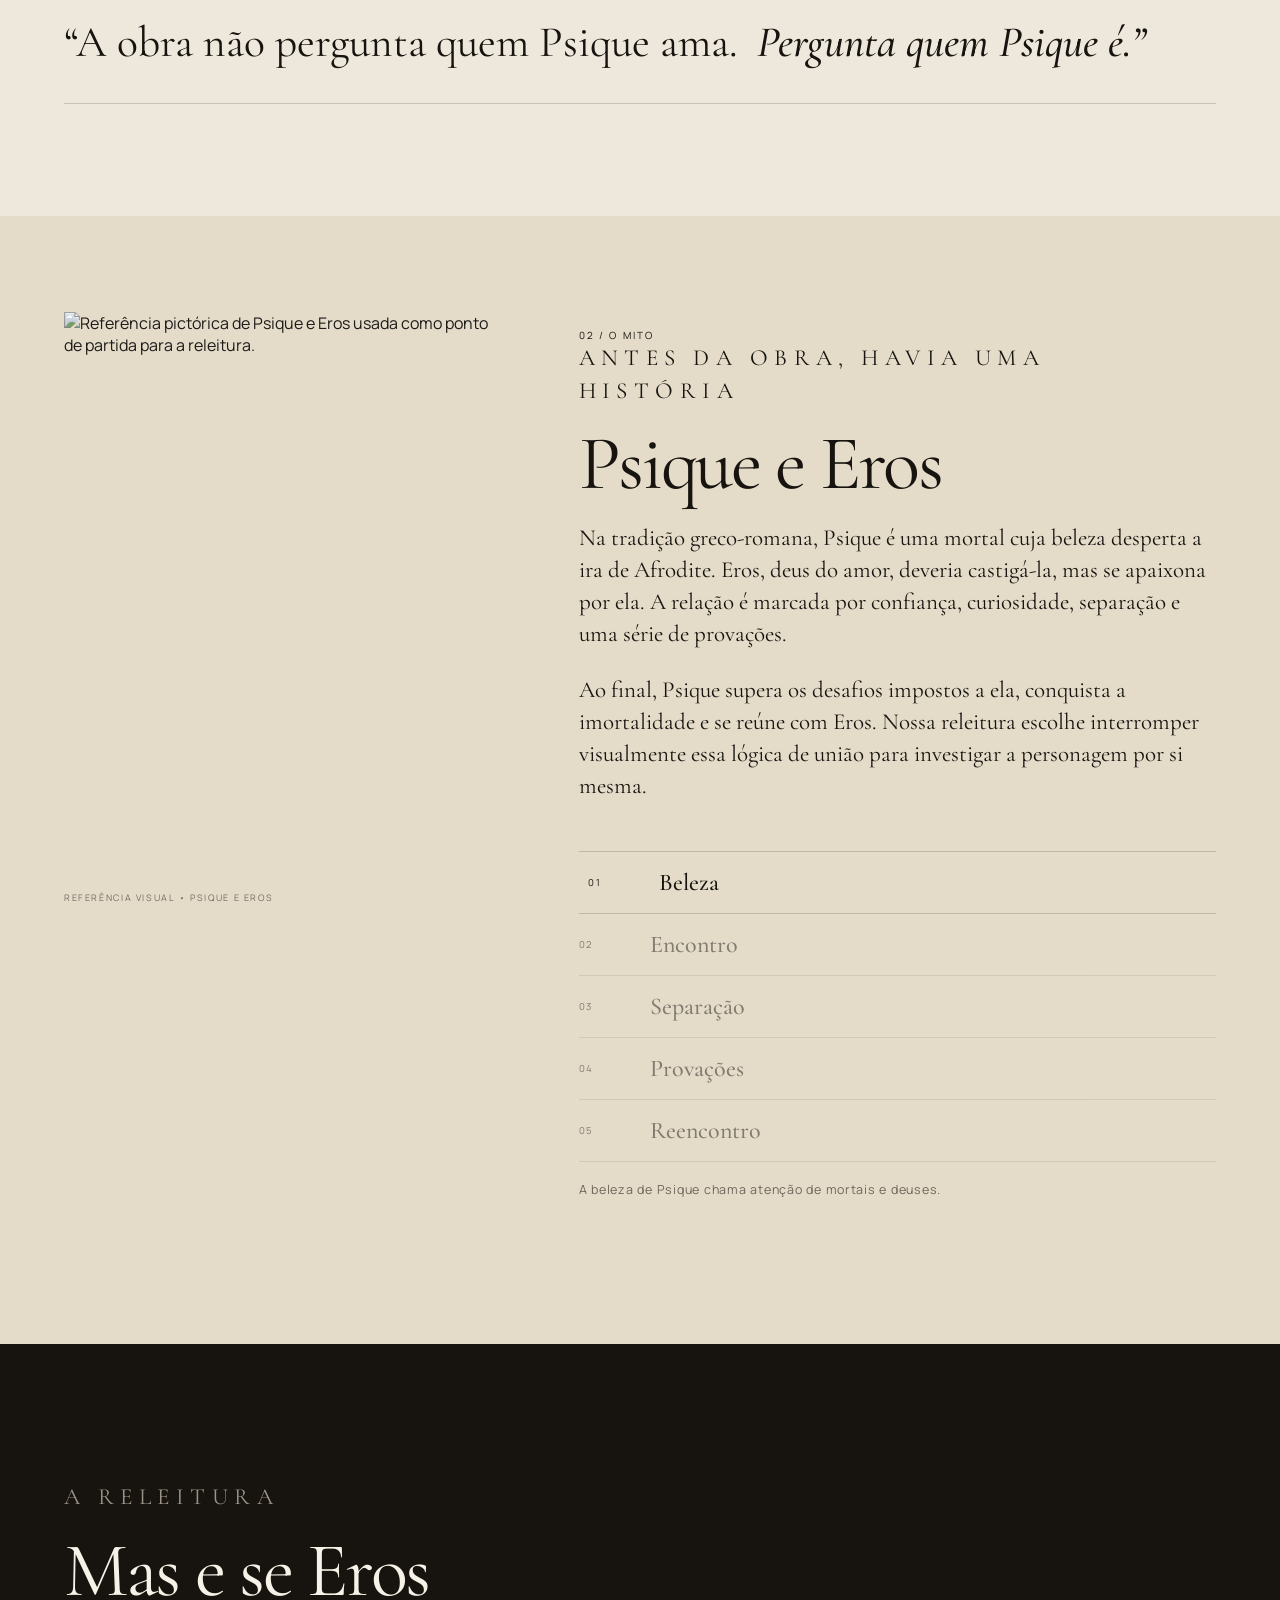
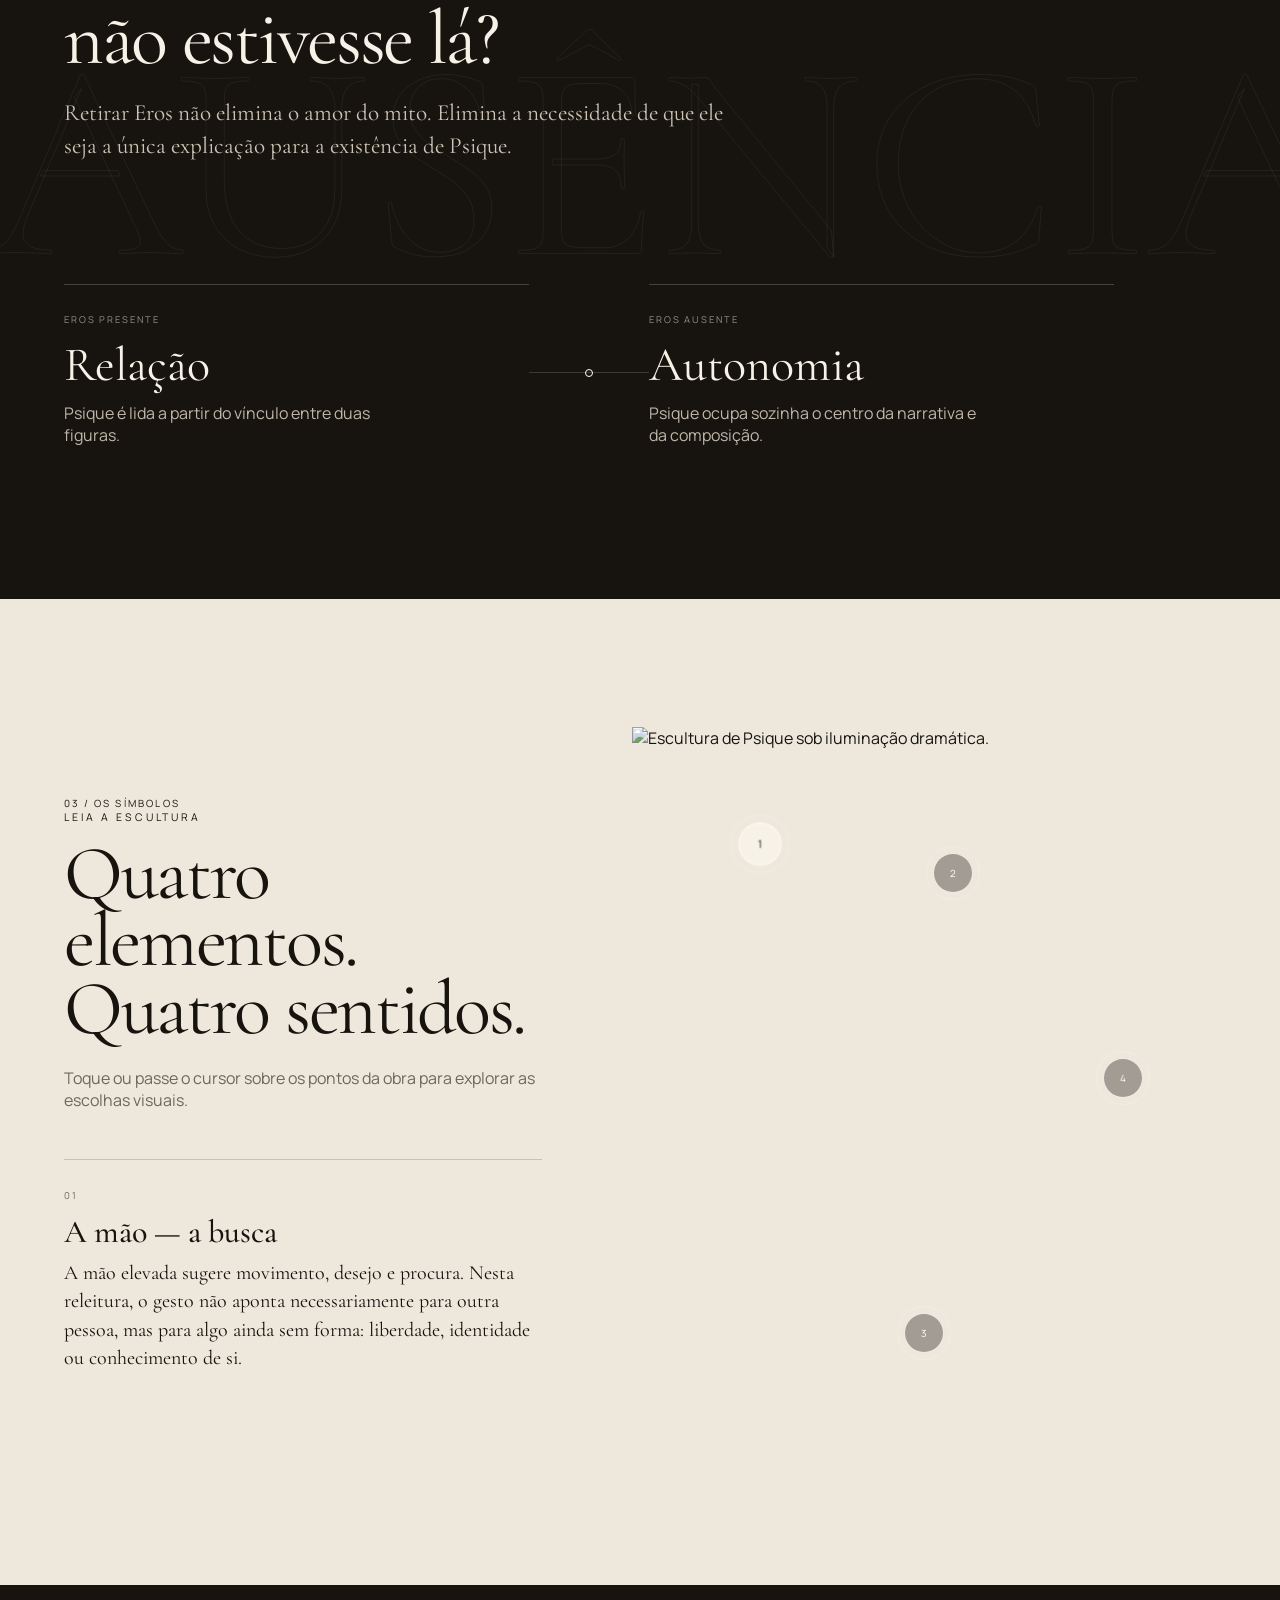
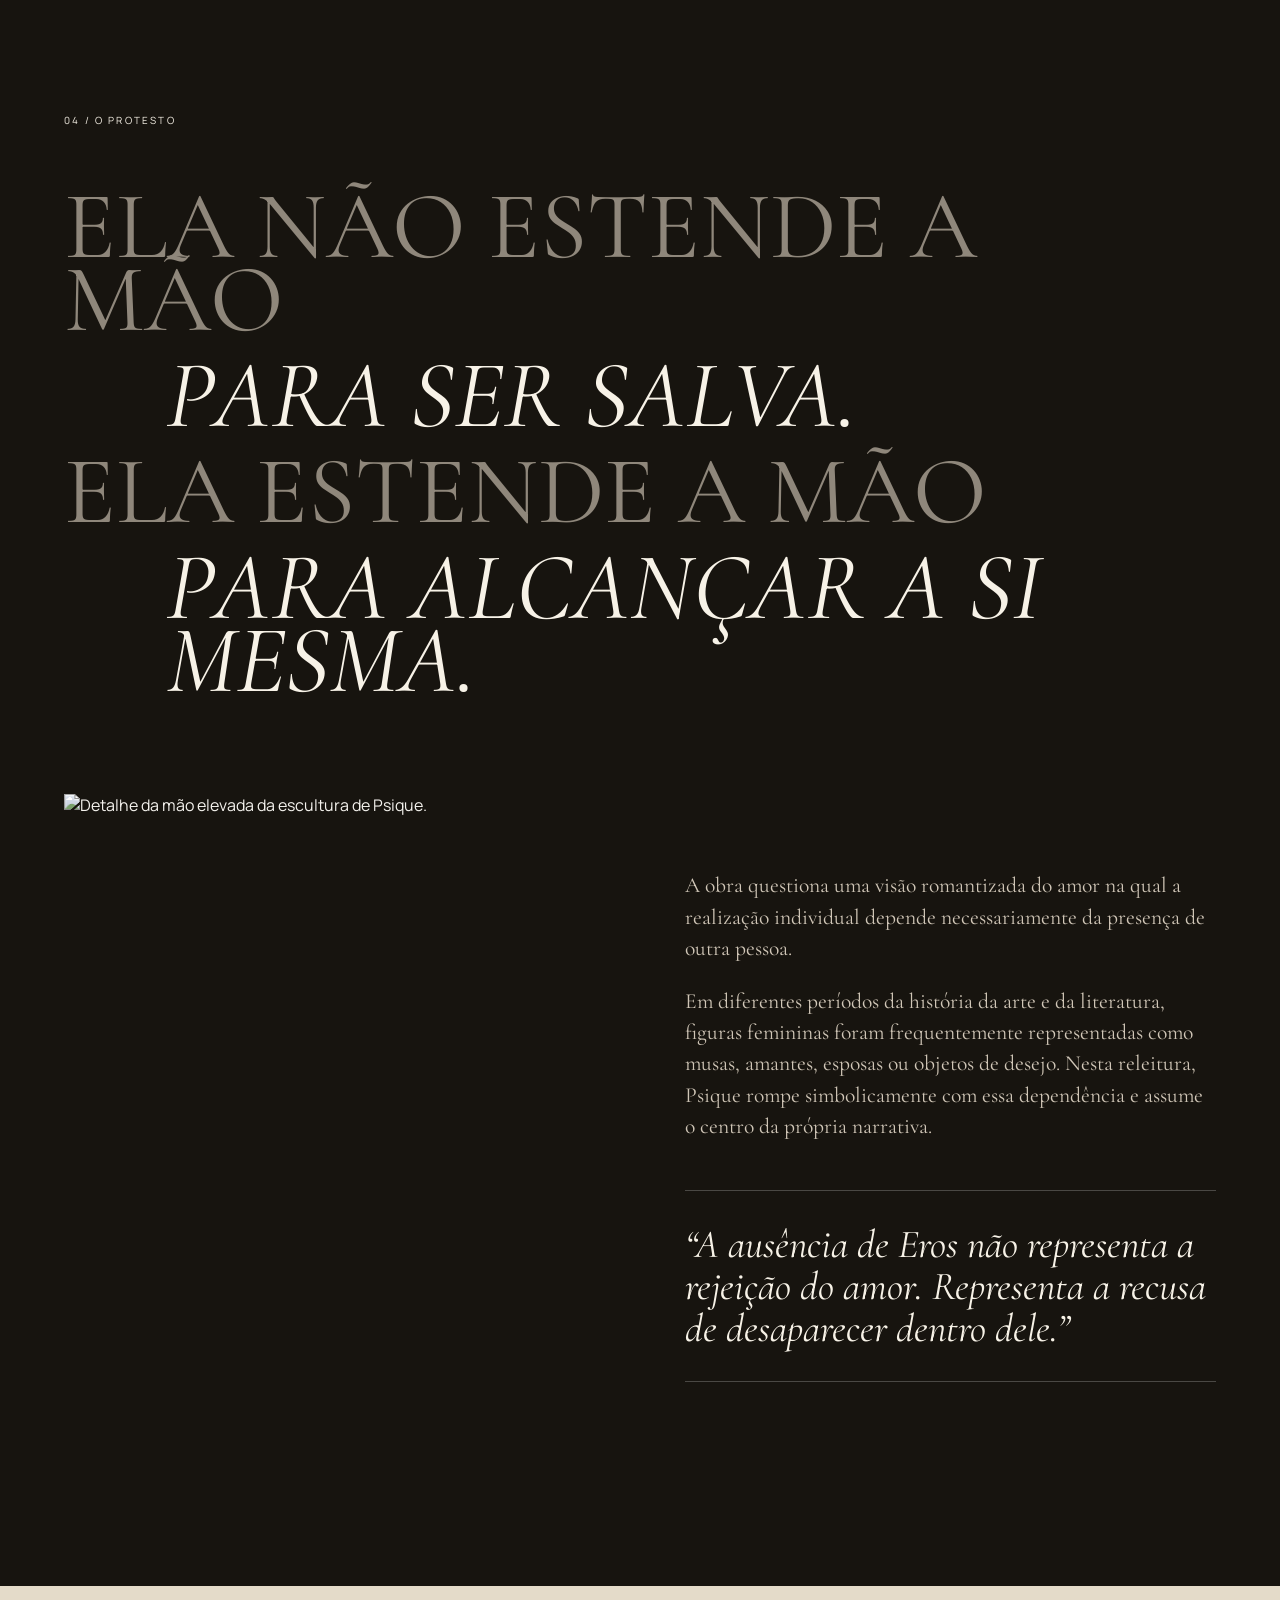
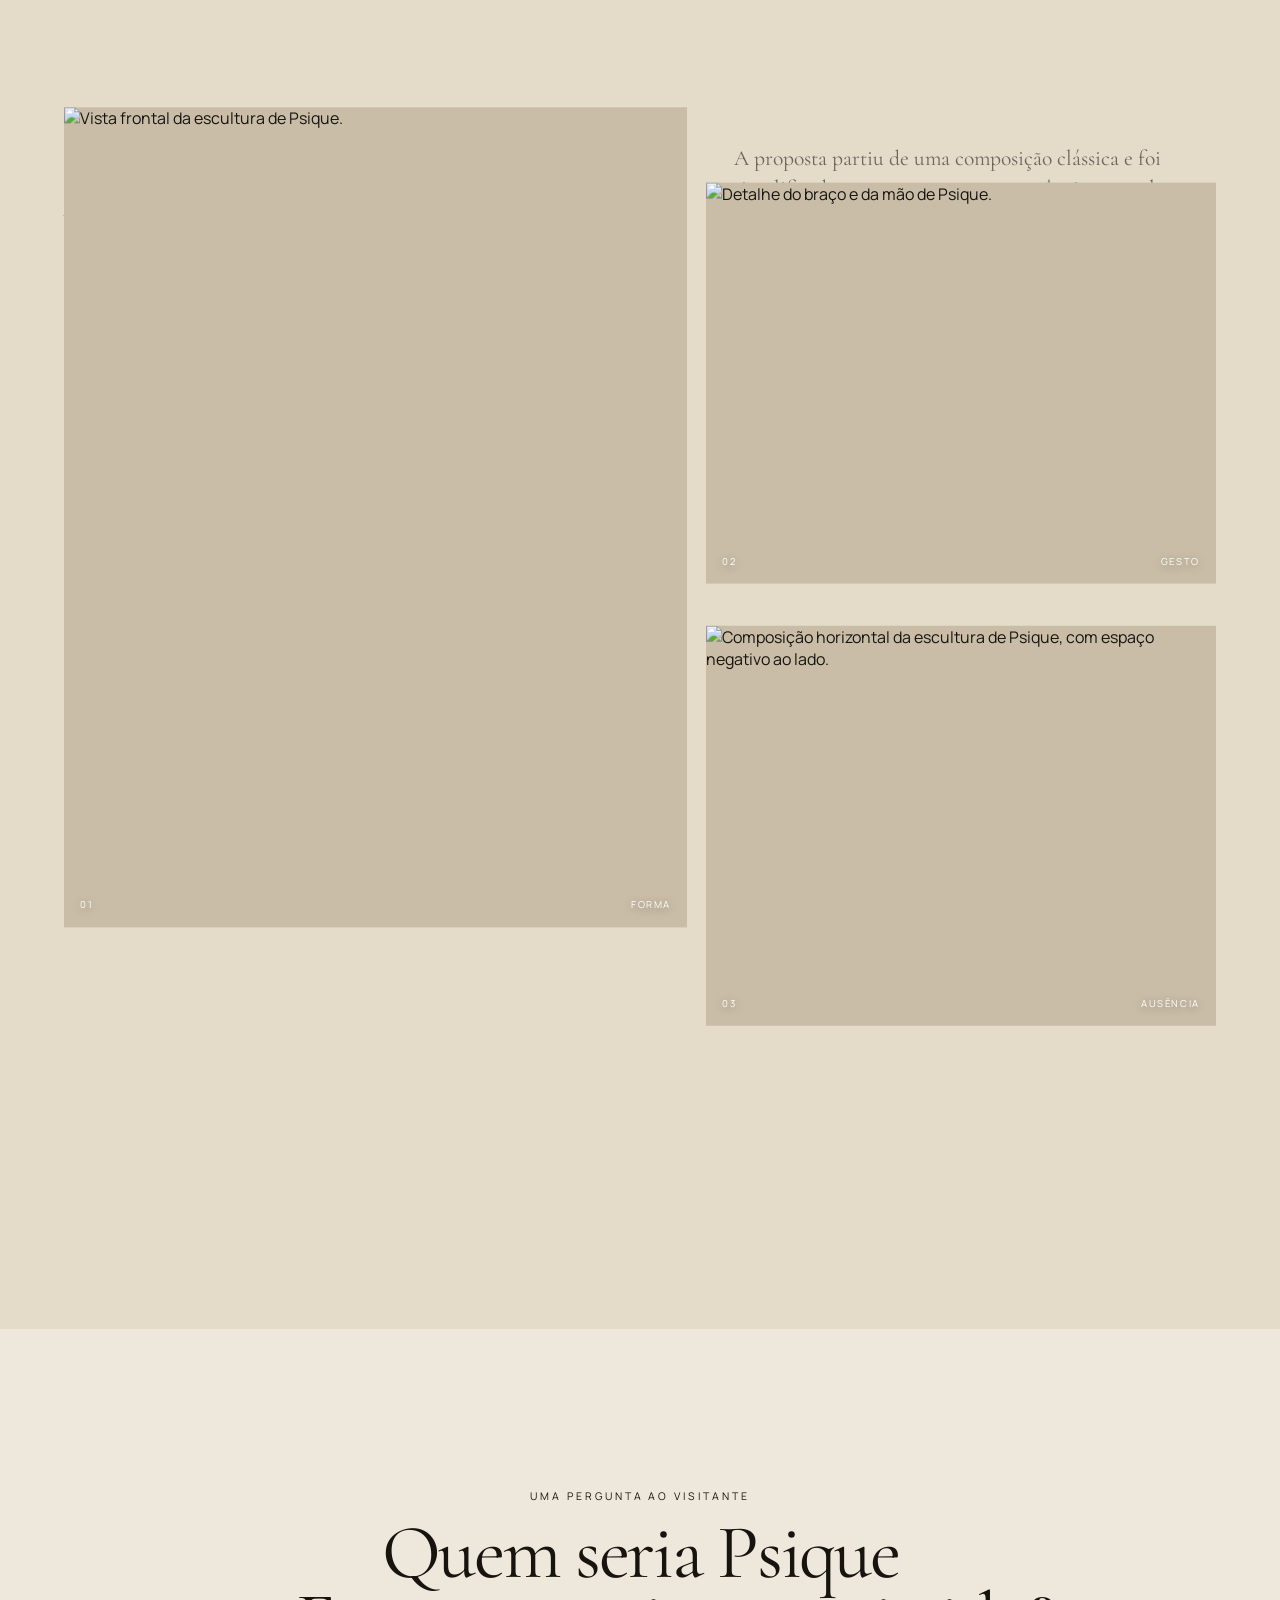
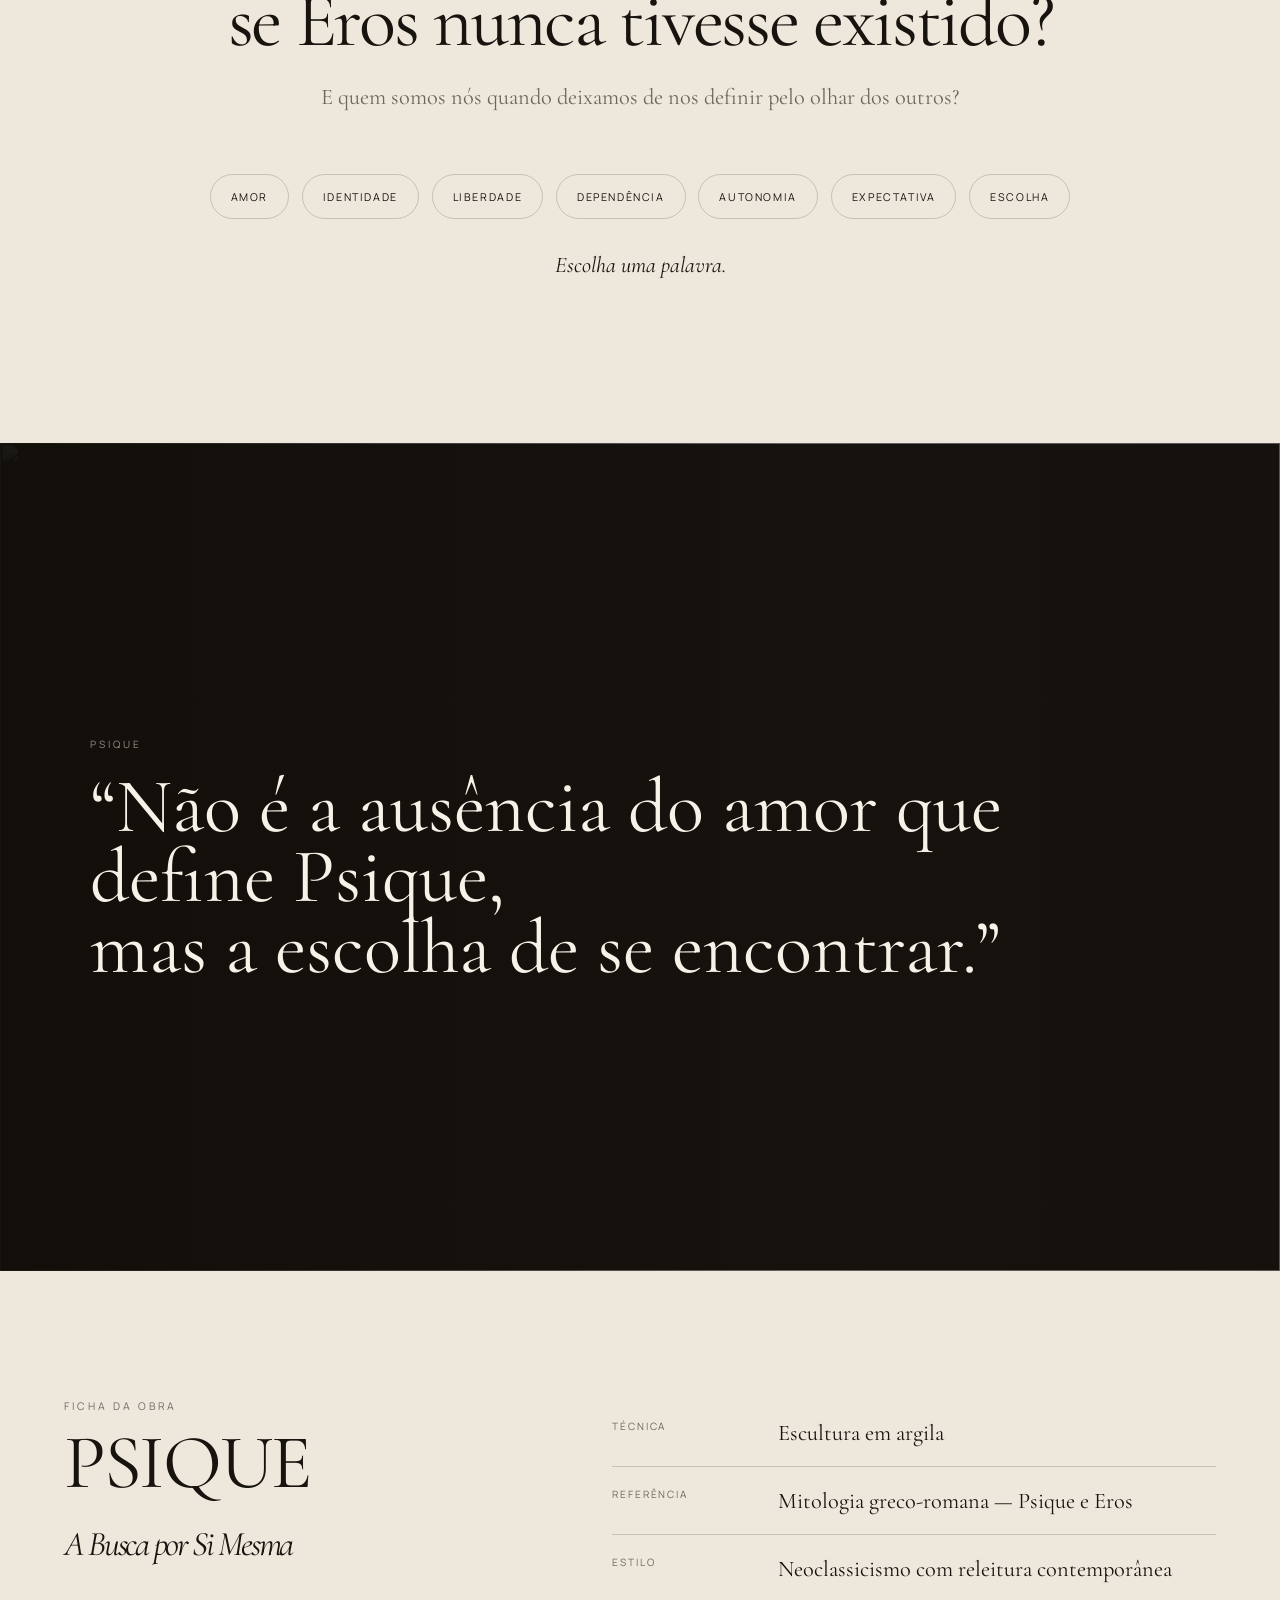
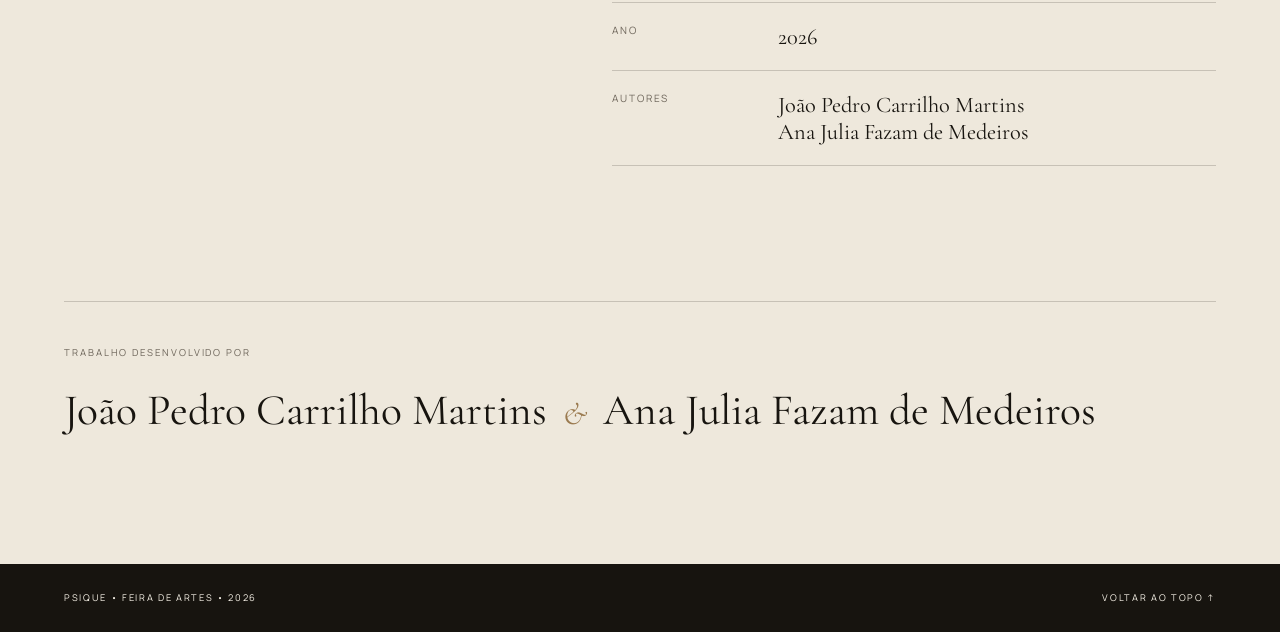
==== commit 0edd8830: "Add files via upload" ====
--- a/index.html
+++ b/index.html
@@ -1,1272 +1,315 @@
-<!DOCTYPE html>
+<!doctype html>
 <html lang="pt-BR">
 <head>
-<meta charset="UTF-8">
-<meta name="viewport" content="width=device-width, initial-scale=1, viewport-fit=cover, maximum-scale=1">
-<meta name="theme-color" content="#05060a">
-<meta name="apple-mobile-web-app-capable" content="yes">
-<meta name="apple-mobile-web-app-status-bar-style" content="black-translucent">
-<title>uma coisa que eu fiz pra você</title>
-<link rel="preconnect" href="https://fonts.googleapis.com">
-<link rel="preconnect" href="https://fonts.gstatic.com" crossorigin>
-<link href="https://fonts.googleapis.com/css2?family=Fraunces:ital,opsz,wght@0,9..144,300;0,9..144,400;0,9..144,500;1,9..144,400;1,9..144,500&family=Inter:wght@300;400;500;600&family=JetBrains+Mono:wght@300;400&display=swap" rel="stylesheet">
-
-<!--
-  ============================================================================
-  COMO EDITAR ESTE SITE — leia antes de mexer em qualquer outra coisa
-  ============================================================================
-  1) Todo o conteúdo (nome, fotos, datas, textos, música) fica em UM ÚNICO
-     lugar: o objeto CONFIG, no início do bloco de script no fim do arquivo.
-     Procure por "INÍCIO DA CONFIGURAÇÃO".
-  2) FOTOS: crie uma pasta chamada "fotos" ao lado deste arquivo index.html
-     e coloque as imagens lá (foto1.jpg, foto2.jpg, etc). Os nomes podem ser
-     o que você quiser, contanto que atualize os caminhos no CONFIG.
-  3) MÚSICA: crie uma pasta chamada "musica" ao lado deste arquivo e coloque
-     o arquivo de áudio (ex: musica.mp3). Atualize o caminho no CONFIG.
-  4) Enquanto as fotos reais não existem, o site mostra molduras com o nome
-     do arquivo esperado — isso é só um placeholder visual, não é erro.
-  5) O resto do arquivo (CSS e JS) você não precisa tocar, a menos que
-     queira ajustar o design.
-  ============================================================================
--->
-
-<style>
-  /* ============================================================
-     TOKENS — cores, tipografia, espaçamento
-     ============================================================ */
-  :root{
-    --bg-void:#05060a;
-    --bg-deep:#0b0e17;
-    --bg-deep-2:#0f1220;
-    --ink:#f4efe6;
-    --ink-dim:#b7b2c2;
-    --ink-faint:#736f80;
-    --wine:#7a1f2b;
-    --wine-bright:#a5313f;
-    --rose:#c98a86;
-    --gold:#d9b878;
-    --line:rgba(244,239,230,0.08);
-    --line-bright:rgba(244,239,230,0.16);
-    --serif:'Fraunces', Georgia, serif;
-    --sans:'Inter', -apple-system, BlinkMacSystemFont, sans-serif;
-    --mono:'JetBrains Mono', monospace;
-    --ease:cubic-bezier(.19,1,.22,1);
-    --vh:1vh;
-  }
-
-  *{margin:0;padding:0;box-sizing:border-box;}
-  html{scroll-behavior:smooth;}
-  html.no-scroll, html.no-scroll body{overflow:hidden;height:100%;}
-
-  body{
-    background:var(--bg-void);
-    color:var(--ink);
-    font-family:var(--sans);
-    font-weight:300;
-    -webkit-font-smoothing:antialiased;
-    overflow-x:hidden;
-    line-height:1.6;
-  }
-
-  ::selection{background:var(--wine); color:var(--ink);}
-
-  img{max-width:100%; display:block;}
-  button{font-family:inherit; cursor:pointer; background:none; border:none; color:inherit;}
-  a{color:inherit;}
-
-  h1,h2,h3{font-family:var(--serif); font-weight:400; letter-spacing:.01em;}
-
-  .eyebrow{
-    font-family:var(--mono);
-    font-size:.68rem;
-    letter-spacing:.22em;
-    text-transform:uppercase;
-    color:var(--rose);
-    opacity:.75;
-  }
-
-  /* ============================================================
-     FUNDO — canvas de partículas + fio-condutor (thread)
-     ============================================================ */
-  #particles{
-    position:fixed; inset:0;
-    width:100%; height:100%;
-    z-index:0;
-    pointer-events:none;
-  }
-
-  .thread{
-    position:fixed;
-    left:0; top:0;
-    width:3px; height:100vh;
-    background:var(--line);
-    z-index:60;
-    pointer-events:none;
-  }
-  .thread-fill{
-    width:100%; height:0%;
-    background:linear-gradient(180deg, var(--gold), var(--wine-bright));
-    box-shadow:0 0 10px rgba(217,184,120,.55);
-    transition:height .15s linear;
-  }
-  .thread-dot{
-    position:absolute;
-    left:50%; transform:translate(-50%,-50%);
-    width:6px; height:6px;
-    border-radius:50%;
-    background:var(--bg-deep);
-    border:1px solid var(--line-bright);
-    transition:background .4s ease, box-shadow .4s ease, border-color .4s ease;
-  }
-  .thread-dot.passed{
-    background:var(--gold);
-    border-color:var(--gold);
-    box-shadow:0 0 8px rgba(217,184,120,.8);
-  }
-  @media (max-width:720px){
-    .thread{ width:2px; }
-    .thread-dot{ width:5px; height:5px; }
-  }
-
-  /* ============================================================
-     CONTROLES FLUTUANTES — música
-     ============================================================ */
-  .music-toggle{
-    position:fixed;
-    bottom:22px; right:22px;
-    z-index:70;
-    display:flex; align-items:center; gap:8px;
-    padding:10px 16px;
-    border-radius:999px;
-    border:1px solid var(--line-bright);
-    background:rgba(11,14,23,.6);
-    backdrop-filter:blur(10px);
-    -webkit-backdrop-filter:blur(10px);
-    font-family:var(--mono);
-    font-size:.72rem;
-    letter-spacing:.08em;
-    color:var(--ink-dim);
-    opacity:0;
-    transform:translateY(10px);
-    transition:opacity .8s var(--ease), transform .8s var(--ease), border-color .3s ease, color .3s ease;
-  }
-  .music-toggle.shown{ opacity:1; transform:translateY(0); }
-  .music-toggle:hover{ border-color:var(--gold); color:var(--ink); }
-  .music-toggle .dot{
-    width:6px; height:6px; border-radius:50%;
-    background:var(--ink-faint);
-    transition:background .3s ease, box-shadow .3s ease;
-  }
-  .music-toggle.playing .dot{
-    background:var(--gold);
-    box-shadow:0 0 6px var(--gold);
-    animation:pulse-dot 1.4s ease-in-out infinite;
-  }
-  @keyframes pulse-dot{ 50%{ transform:scale(1.6); } }
-
-  /* ============================================================
-     SEÇÃO GENÉRICA
-     ============================================================ */
-  section{
-    position:relative;
-    z-index:1;
-    min-height:100vh;
-    min-height:calc(var(--vh) * 100);
-    display:flex;
-    flex-direction:column;
-    align-items:center;
-    justify-content:center;
-    padding:8vh 6vw;
-    text-align:center;
-    overflow:hidden;
-  }
-
-  .reveal{
-    opacity:0;
-    transform:translateY(28px);
-    filter:blur(6px);
-    transition:opacity 1.1s var(--ease), transform 1.1s var(--ease), filter 1.1s var(--ease);
-  }
-  .reveal.is-visible{ opacity:1; transform:translateY(0); filter:blur(0); }
-  .reveal.d1{ transition-delay:.08s; }
-  .reveal.d2{ transition-delay:.2s; }
-  .reveal.d3{ transition-delay:.34s; }
-  .reveal.d4{ transition-delay:.48s; }
-
-  .btn{
-    position:relative;
-    display:inline-flex;
-    align-items:center;
-    gap:10px;
-    margin-top:2.6rem;
-    padding:1rem 2.2rem;
-    border:1px solid var(--line-bright);
-    border-radius:999px;
-    font-family:var(--mono);
-    font-size:.78rem;
-    letter-spacing:.12em;
-    text-transform:uppercase;
-    color:var(--ink);
-    background:rgba(122,31,43,.12);
-    transition:border-color .5s ease, background .5s ease, transform .3s ease, box-shadow .5s ease;
-  }
-  .btn::before{
-    content:'';
-    position:absolute; inset:-1px;
-    border-radius:999px;
-    box-shadow:0 0 0 0 rgba(217,184,120,.4);
-    animation:btn-pulse 2.8s ease-in-out infinite;
-    pointer-events:none;
-  }
-  @keyframes btn-pulse{
-    0%{ box-shadow:0 0 0 0 rgba(217,184,120,.35); }
-    70%{ box-shadow:0 0 0 14px rgba(217,184,120,0); }
-    100%{ box-shadow:0 0 0 0 rgba(217,184,120,0); }
-  }
-  .btn:hover{
-    border-color:var(--gold);
-    background:rgba(122,31,43,.24);
-    transform:translateY(-2px);
-  }
-  .btn:active{ transform:translateY(0); }
-
-  /* ============================================================
-     TELA 0 — GATE (entrada)
-     ============================================================ */
-  #gate{
-    position:fixed; inset:0;
-    z-index:50;
-    display:flex; flex-direction:column;
-    align-items:center; justify-content:center;
-    background:radial-gradient(ellipse at 50% 40%, var(--bg-deep-2), var(--bg-void) 70%);
-    text-align:center;
-    padding:0 8vw;
-    transition:opacity 1.4s var(--ease), filter 1.4s var(--ease), transform 1.4s var(--ease);
-  }
-  #gate.leaving{
-    opacity:0;
-    filter:blur(14px);
-    transform:scale(1.06);
-    pointer-events:none;
-  }
-  #gate .line{
-    font-family:var(--serif);
-    font-style:italic;
-    font-size:clamp(1.3rem, 4.4vw, 2.1rem);
-    color:var(--ink);
-    max-width:20ch;
-    opacity:0;
-    transform:translateY(14px);
-    filter:blur(6px);
-    transition:opacity 1.4s var(--ease), transform 1.4s var(--ease), filter 1.4s var(--ease);
-  }
-  #gate .line.show{ opacity:1; transform:translateY(0); filter:blur(0); }
-  #gate .line + .line{ margin-top:1.1rem; color:var(--ink-dim); font-size:clamp(1.05rem,3.4vw,1.5rem); }
-  #gate .btn{ opacity:0; transform:translateY(10px); pointer-events:none; }
-  #gate .btn.show{ opacity:1; transform:translateY(0); pointer-events:auto; }
-
-  /* ============================================================
-     TELA 2 — antes de tudo
-     ============================================================ */
-  #antes .stack{ max-width:640px; display:flex; flex-direction:column; gap:1.3rem; }
-  #antes .l{
-    font-family:var(--serif);
-    font-size:clamp(1.35rem,4vw,2.2rem);
-    opacity:0; transform:translateY(16px); filter:blur(5px);
-    transition:opacity 1.2s var(--ease), transform 1.2s var(--ease), filter 1.2s var(--ease);
-  }
-  #antes .l.show{ opacity:1; transform:translateY(0); filter:blur(0); }
-  #antes .l.dim{ color:var(--ink-dim); font-size:clamp(1.1rem,3.2vw,1.5rem); font-family:var(--sans); font-weight:300; }
-  #antes .btn{ opacity:0; pointer-events:none; }
-  #antes .btn.show{ opacity:1; pointer-events:auto; }
-
-  .easter-star{
-    position:absolute;
-    top:8vh; right:9vw;
-    font-size:1rem;
-    color:var(--gold);
-    opacity:.28;
-    transition:opacity .4s ease, transform .4s ease;
-    z-index:5;
-  }
-  .easter-star:hover{ opacity:.9; transform:scale(1.3) rotate(15deg); }
-  .easter-msg{
-    position:absolute;
-    max-width:220px;
-    font-family:var(--mono);
-    font-size:.68rem;
-    line-height:1.5;
-    color:var(--ink-dim);
-    background:rgba(11,14,23,.9);
-    border:1px solid var(--line-bright);
-    border-radius:10px;
-    padding:10px 12px;
-    opacity:0; transform:translateY(6px) scale(.96);
-    transition:opacity .35s ease, transform .35s ease;
-    pointer-events:none;
-    z-index:10;
-  }
-  .easter-msg.show{ opacity:1; transform:translateY(0) scale(1); }
-
-  /* ============================================================
-     TELA 3 — fotos da história
-     ============================================================ */
-  #historia{ min-height:auto; padding:14vh 6vw; gap:0; }
-  #historia .head{ margin-bottom:8vh; max-width:600px; }
-  .story-photo{
-    width:100%;
-    max-width:420px;
-    margin:0 auto 22vh;
-    position:relative;
-  }
-  .story-photo:last-child{ margin-bottom:4vh; }
-  .story-photo .frame{
-    position:relative;
-    border-radius:4px;
-    overflow:hidden;
-    background:var(--bg-deep);
-    border:1px solid var(--line-bright);
-    box-shadow:0 30px 60px -20px rgba(0,0,0,.7);
-    aspect-ratio:4/5;
-    transform:rotate(var(--rot,0deg));
-    transition:transform 1.4s var(--ease), filter 1.2s var(--ease), opacity 1.2s var(--ease);
-    filter:blur(14px);
-    opacity:0;
-  }
-  .story-photo.is-visible .frame{ filter:blur(0); opacity:1; }
-  .story-photo:nth-child(odd){ --rot:-2.2deg; }
-  .story-photo:nth-child(even){ --rot:1.8deg; }
-  .story-photo img{ width:100%; height:100%; object-fit:cover; transition:transform 8s ease; }
-  .story-photo.is-visible img{ transform:scale(1.06); }
-  .story-photo .cap{
-    margin-top:1.3rem;
-    font-family:var(--serif);
-    font-style:italic;
-    color:var(--ink-dim);
-    font-size:1.02rem;
-    max-width:36ch;
-    margin-left:auto; margin-right:auto;
-    opacity:0; transform:translateY(10px);
-    transition:opacity 1s var(--ease) .2s, transform 1s var(--ease) .2s;
-  }
-  .story-photo.is-visible .cap{ opacity:1; transform:translateY(0); }
-  .story-photo .hint{
-    position:absolute; bottom:10px; right:10px;
-    font-family:var(--mono); font-size:.62rem; letter-spacing:.1em;
-    text-transform:uppercase; color:var(--ink);
-    background:rgba(5,6,10,.55);
-    border:1px solid var(--line-bright);
-    padding:5px 10px; border-radius:999px;
-    opacity:.85;
-  }
-  .story-photo[data-secret] .frame{ cursor:pointer; }
-  .story-photo .secret-msg{
-    position:absolute; inset:0;
-    display:flex; align-items:center; justify-content:center;
-    text-align:center; padding:1.5rem;
-    background:rgba(5,6,10,.82);
-    font-family:var(--serif); font-style:italic; font-size:1.05rem;
-    color:var(--ink);
-    opacity:0;
-    transition:opacity .5s ease;
-  }
-  .story-photo.secret-open .secret-msg{ opacity:1; }
-
-  /* placeholder de foto ausente */
-  .img-missing{ position:relative; }
-  .img-missing::before{
-    content:'';
-    position:absolute; inset:0;
-    background:
-      radial-gradient(circle at 30% 20%, rgba(217,184,120,.14), transparent 55%),
-      linear-gradient(155deg, var(--bg-deep-2), var(--bg-void));
-  }
-  .img-missing::after{
-    content:attr(data-file);
-    position:absolute; left:50%; top:50%; transform:translate(-50%,-50%);
-    font-family:var(--mono); font-size:.68rem; letter-spacing:.06em;
-    color:var(--ink-faint); text-align:center; white-space:pre;
-  }
-
-  /* ============================================================
-     TELA 4 — timeline
-     ============================================================ */
-  #timeline{ align-items:stretch; padding:14vh 6vw; }
-  #timeline .head{ align-self:center; max-width:520px; margin-bottom:9vh; }
-  .tl{
-    position:relative;
-    max-width:560px;
-    margin:0 auto;
-    width:100%;
-  }
-  .tl::before{
-    content:'';
-    position:absolute; left:9px; top:6px; bottom:6px; width:1px;
-    background:linear-gradient(var(--line-bright), var(--line));
-  }
-  .tl-item{
-    position:relative;
-    padding-left:44px;
-    margin-bottom:6.5vh;
-    text-align:left;
-  }
-  .tl-item:last-child{ margin-bottom:0; }
-  .tl-item::before{
-    content:'';
-    position:absolute; left:3px; top:6px;
-    width:13px; height:13px; border-radius:50%;
-    background:var(--bg-void);
-    border:1px solid var(--line-bright);
-    transition:border-color .6s ease, background .6s ease, box-shadow .6s ease;
-  }
-  .tl-item.is-visible::before{
-    border-color:var(--gold);
-    background:var(--wine);
-    box-shadow:0 0 12px rgba(217,184,120,.5);
-  }
-  .tl-item .day{
-    display:block;
-    font-family:var(--mono); font-size:.7rem; letter-spacing:.16em;
-    text-transform:uppercase; color:var(--rose); margin-bottom:.5rem;
-  }
-  .tl-item p{ font-family:var(--serif); font-size:clamp(1.05rem,2.6vw,1.35rem); color:var(--ink); max-width:44ch; }
-  .easter-heart{
-    position:absolute; left:-26px; top:2px;
-    font-size:.75rem; color:var(--wine-bright);
-    opacity:.22;
-    transition:opacity .4s ease, transform .4s ease;
-  }
-  .easter-heart:hover{ opacity:.9; transform:scale(1.3); }
-
-  /* ============================================================
-     TELA 5 — pergunta
-     ============================================================ */
-  #pergunta .q{
-    font-family:var(--serif);
-    font-size:clamp(1.5rem,4.6vw,2.5rem);
-    max-width:18ch;
-    min-height:2.6em;
-    display:flex; align-items:center; justify-content:center;
-    transition:opacity .5s ease, filter .5s ease;
-  }
-  #pergunta .q.fading{ opacity:0; filter:blur(6px); }
-  #pergunta .btn.hidden, #pergunta .btn2.hidden{ display:none; }
-
-  /* ============================================================
-     TELA 6 — declaração
-     ============================================================ */
-  #declaracao{
-    min-height:auto;
-    padding:20vh 6vw;
-    position:relative;
-  }
-  #declaracao .bg-photo{
-    position:absolute; inset:0;
-    z-index:-1;
-    overflow:hidden;
-  }
-  #declaracao .bg-photo img{
-    width:100%; height:100%; object-fit:cover;
-    filter:blur(18px) brightness(.35) saturate(.8);
-    transform:scale(1.15);
-  }
-  #declaracao .bg-photo::after{
-    content:'';
-    position:absolute; inset:0;
-    background:linear-gradient(180deg, var(--bg-void) 0%, rgba(5,6,10,.55) 40%, var(--bg-void) 100%);
-  }
-  .decl-wrap{ max-width:620px; display:flex; flex-direction:column; gap:2.6rem; }
-  .decl-line{
-    font-family:var(--serif);
-    font-size:clamp(1.1rem,2.9vw,1.55rem);
-    color:var(--ink-dim);
-    opacity:0; transform:translateY(18px); filter:blur(5px);
-    transition:opacity 1.3s var(--ease), transform 1.3s var(--ease), filter 1.3s var(--ease);
-  }
-  .decl-line.is-in{ opacity:1; transform:translateY(0); filter:blur(0); color:var(--ink); }
-  .decl-final{ margin-top:2vh; }
-  .decl-final .big{
-    font-family:var(--serif);
-    font-style:italic;
-    font-size:clamp(2.4rem,8vw,4.2rem);
-    color:var(--ink);
-    opacity:0; transform:translateY(20px) scale(.97); filter:blur(8px);
-    transition:opacity 1.4s var(--ease), transform 1.4s var(--ease), filter 1.4s var(--ease);
-  }
-  .decl-final .small{
-    margin-top:1rem;
-    font-family:var(--mono);
-    font-size:.78rem; letter-spacing:.1em; text-transform:uppercase;
-    color:var(--rose);
-    opacity:0; transform:translateY(10px);
-    transition:opacity 1.2s var(--ease) .3s, transform 1.2s var(--ease) .3s;
-  }
-  .decl-final.is-in .big{ opacity:1; transform:translateY(0) scale(1); filter:blur(0); }
-  .decl-final.is-in .small{ opacity:1; transform:translateY(0); }
-
-  /* ============================================================
-     TELA 7 — galeria final
-     ============================================================ */
-  #galeria{ min-height:auto; padding:14vh 5vw; }
-  #galeria .head{ margin-bottom:8vh; max-width:520px; }
-  .g-grid{
-    max-width:1000px; margin:0 auto;
-    display:grid;
-    grid-template-columns:repeat(6, 1fr);
-    grid-auto-rows:110px;
-    gap:14px;
-  }
-  .g-item{
-    position:relative;
-    border-radius:4px;
-    overflow:hidden;
-    border:1px solid var(--line-bright);
-    background:var(--bg-deep);
-    cursor:pointer;
-    opacity:0; transform:translateY(24px) rotate(var(--r,0deg));
-    filter:blur(8px);
-    transition:opacity 1s var(--ease), transform 1s var(--ease), filter 1s var(--ease);
-  }
-  .g-item.is-visible{ opacity:1; transform:translateY(0) rotate(var(--r,0deg)); filter:blur(0); }
-  .g-item img{ width:100%; height:100%; object-fit:cover; transition:transform .6s ease; }
-  .g-item:hover img{ transform:scale(1.08); }
-  .g-item:nth-child(1){ grid-column:span 3; grid-row:span 3; --r:-1deg; }
-  .g-item:nth-child(2){ grid-column:span 3; grid-row:span 2; --r:1deg; }
-  .g-item:nth-child(3){ grid-column:span 3; grid-row:span 2; --r:-1.4deg; }
-  .g-item:nth-child(4){ grid-column:span 2; grid-row:span 2; --r:.8deg; }
-  .g-item:nth-child(5){ grid-column:span 2; grid-row:span 2; --r:-.6deg; }
-  .g-item:nth-child(6){ grid-column:span 2; grid-row:span 2; --r:1.2deg; }
-  @media (max-width:720px){
-    .g-grid{ grid-template-columns:repeat(2,1fr); grid-auto-rows:150px; gap:10px; }
-    .g-item:nth-child(n){ grid-column:span 1; grid-row:span 1; }
-    .g-item:nth-child(1){ grid-column:span 2; grid-row:span 2; }
-  }
-  .lightbox{
-    position:fixed; inset:0; z-index:80;
-    background:rgba(5,6,10,.92);
-    backdrop-filter:blur(6px);
-    display:flex; align-items:center; justify-content:center;
-    flex-direction:column; gap:1rem;
-    padding:6vh 6vw;
-    opacity:0; pointer-events:none;
-    transition:opacity .4s ease;
-  }
-  .lightbox.open{ opacity:1; pointer-events:auto; }
-  .lightbox img{ max-height:70vh; border-radius:4px; box-shadow:0 40px 80px rgba(0,0,0,.6); }
-  .lightbox .cap{ font-family:var(--serif); font-style:italic; color:var(--ink-dim); max-width:50ch; text-align:center; }
-  .lightbox .close{
-    position:absolute; top:24px; right:28px;
-    font-family:var(--mono); font-size:.8rem; letter-spacing:.1em;
-    color:var(--ink-dim); border:1px solid var(--line-bright);
-    padding:8px 14px; border-radius:999px;
-  }
-  .lightbox .close:hover{ color:var(--ink); border-color:var(--gold); }
-
-  /* ============================================================
-     TELA 8 — última surpresa
-     ============================================================ */
-  #final{ position:relative; }
-  #final .stage1{ transition:opacity .8s ease, filter .8s ease; }
-  #final .stage1.hide{ opacity:0; filter:blur(10px); pointer-events:none; }
-  .blackout{
-    position:fixed; inset:0; z-index:90;
-    background:#000;
-    opacity:0; pointer-events:none;
-    transition:opacity 1.6s var(--ease);
-  }
-  .blackout.show{ opacity:1; pointer-events:auto; }
-  .final-sequence{
-    position:fixed; inset:0; z-index:91;
-    display:flex; align-items:center; justify-content:center;
-    flex-direction:column; text-align:center; padding:0 8vw;
-    opacity:0; pointer-events:none;
-    transition:opacity .8s ease;
-  }
-  .final-sequence.show{ opacity:1; pointer-events:auto; }
-  .fs-line{
-    position:absolute;
-    font-family:var(--serif); font-style:italic;
-    font-size:clamp(1.5rem,5vw,2.6rem);
-    color:var(--ink);
-    opacity:0; transform:translateY(14px); filter:blur(6px);
-    transition:opacity 1.2s var(--ease), transform 1.2s var(--ease), filter 1.2s var(--ease);
-    max-width:22ch;
-  }
-  .fs-line.show{ opacity:1; transform:translateY(0); filter:blur(0); }
-  .fs-photo{
-    position:absolute; inset:0;
-    display:flex; align-items:center; justify-content:center;
-    opacity:0; transition:opacity 1.6s var(--ease);
-  }
-  .fs-photo.show{ opacity:1; }
-  .fs-photo .frame{
-    width:min(78vw,360px); aspect-ratio:4/5;
-    border-radius:6px; overflow:hidden;
-    border:1px solid var(--line-bright);
-    box-shadow:0 0 90px rgba(217,184,120,.18);
-  }
-  .fs-photo img{ width:100%; height:100%; object-fit:cover; }
-  .fs-thanks{
-    position:absolute; bottom:9vh; left:0; right:0;
-    padding:0 8vw;
-    opacity:0; transform:translateY(14px);
-    transition:opacity 1.2s var(--ease), transform 1.2s var(--ease);
-  }
-  .fs-thanks.show{ opacity:1; transform:translateY(0); }
-  .fs-thanks .t1{ font-family:var(--serif); font-size:clamp(1.15rem,3.4vw,1.6rem); color:var(--ink); }
-  .fs-thanks .t2{ margin-top:.6rem; font-family:var(--serif); font-style:italic; font-size:clamp(1.3rem,4vw,1.9rem); color:var(--rose); }
-  .counter{
-    margin-top:2.4rem;
-    font-family:var(--mono); font-size:.68rem; letter-spacing:.14em; text-transform:uppercase;
-    color:var(--ink-faint);
-  }
-  .counter b{ color:var(--gold); font-weight:400; }
-
-  footer{
-    position:relative; z-index:1;
-    text-align:center; padding:6vh 6vw 8vh;
-    font-family:var(--mono); font-size:.65rem; letter-spacing:.1em;
-    color:var(--ink-faint);
-  }
-
-  /* respeitar prefers-reduced-motion */
-  @media (prefers-reduced-motion: reduce){
-    *{ animation-duration:.01ms !important; animation-iteration-count:1 !important; transition-duration:.01ms !important; scroll-behavior:auto !important; }
-    #particles{ opacity:.5; }
-  }
-
-  @media (max-width:720px){
-    section{ padding:9vh 7vw; }
-    .g-grid{ gap:8px; }
-  }
-</style>
+  <meta charset="utf-8" />
+  <meta name="viewport" content="width=device-width, initial-scale=1" />
+  <meta name="theme-color" content="#17140f" />
+  <meta name="description" content="Psique — A Busca por Si Mesma. Releitura contemporânea em argila do mito de Psique e Eros." />
+  <title>Psique — A Busca por Si Mesma</title>
+  <link rel="stylesheet" href="styles.css" />
 </head>
 <body>
-
-<canvas id="particles"></canvas>
-
-<div class="thread" aria-hidden="true">
-  <div class="thread-fill" id="threadFill"></div>
-</div>
-
-<button class="music-toggle" id="musicToggle" aria-label="Ativar ou pausar música">
-  <span class="dot"></span>
-  <span id="musicLabel">música</span>
-</button>
-
-<!-- áudio opcional — coloque o arquivo em /musica/ e ajuste o caminho no CONFIG lá embaixo -->
-<audio id="bgMusic" loop preload="none"></audio>
-
-<!-- ================================================================
-     TELA 0 — GATE / ENTRADA
-     ================================================================ -->
-<div id="gate">
-  <p class="line" id="gateLine1">Eu fiz uma coisa pra você.</p>
-  <p class="line" id="gateLine2">Mas você vai ter que entrar pra descobrir.</p>
-  <button class="btn" id="enterBtn">Entrar</button>
-</div>
-
-<!-- ================================================================
-     TELA 1 — ANTES DE TUDO
-     ================================================================ -->
-<section id="antes">
-  <span class="easter-star" id="star1" title="?">✦</span>
-  <div class="easter-msg" id="star1Msg">um pedacinho escondido da minha cabeça, só pra ver se você presta atenção.</div>
-  <div class="stack">
-    <p class="l" id="antesL1">Antes de qualquer coisa…</p>
-    <p class="l dim" id="antesL2">eu queria que você pudesse ver, nem que fosse por alguns minutos, o quanto você é especial pra mim.</p>
-    <p class="l" id="antesL3">Então eu fiz isso.</p>
-    <button class="btn" id="antesBtn">Continuar →</button>
+  <div class="loader" id="loader" aria-hidden="true">
+    <div class="loader-inner">
+      <div class="loader-kicker">FEIRA DE ARTES • 2026</div>
+      <div class="loader-title">PSIQUE</div>
+      <div class="loader-subtitle">A BUSCA POR SI MESMA</div>
+      <div class="loader-line"><span></span></div>
+    </div>
   </div>
-</section>
-
-<!-- ================================================================
-     TELA 2 — NOSSA HISTÓRIA EM FOTOS
-     ================================================================ -->
-<section id="historia">
-  <div class="head reveal">
-    <span class="eyebrow">nossa história</span>
-    <h2 style="font-size:clamp(1.6rem,4.5vw,2.4rem); margin-top:.6rem;">Alguns pedaços do começo.</h2>
-  </div>
-  <div id="storyList"></div>
-</section>
-
-<!-- ================================================================
-     TELA 3 — LINHA DO TEMPO
-     ================================================================ -->
-<section id="timeline">
-  <div class="head reveal">
-    <span class="eyebrow">linha do tempo</span>
-    <h2 style="font-size:clamp(1.6rem,4.5vw,2.4rem); margin-top:.6rem;">Alguns dos meus momentos favoritos com você.</h2>
-  </div>
-  <div class="tl" id="tlList"></div>
-</section>
-
-<!-- ================================================================
-     TELA 4 — INTERAÇÃO ESPECIAL
-     ================================================================ -->
-<section id="pergunta">
-  <p class="q" id="qText">Tem uma coisa que eu quero te perguntar…</p>
-  <button class="btn" id="qBtn">Clique para descobrir</button>
-</section>
-
-<!-- ================================================================
-     TELA 5 — DECLARAÇÃO
-     ================================================================ -->
-<section id="declaracao">
-  <div class="bg-photo">
-    <img id="declPhoto" alt="" data-file="fotos/foto3.jpg">
-  </div>
-  <div class="decl-wrap" id="declWrap"></div>
-</section>
-
-<!-- ================================================================
-     TELA 6 — GALERIA FINAL
-     ================================================================ -->
-<section id="galeria">
-  <div class="head reveal">
-    <span class="eyebrow">galeria</span>
-    <h2 style="font-size:clamp(1.6rem,4.5vw,2.4rem); margin-top:.6rem;">As melhores fotos que a gente já tirou.</h2>
-  </div>
-  <div class="g-grid" id="galleryGrid"></div>
-</section>
-
-<div class="lightbox" id="lightbox">
-  <button class="close" id="lightboxClose">fechar ✕</button>
-  <img id="lightboxImg" alt="">
-  <p class="cap" id="lightboxCap"></p>
-</div>
-
-<!-- ================================================================
-     TELA 7 — ÚLTIMA SURPRESA
-     ================================================================ -->
-<section id="final">
-  <div class="stage1" id="finalStage1">
-    <p class="q" style="min-height:auto;">E ainda tem uma coisa.</p>
-    <button class="btn" id="finalBtn">Última coisa…</button>
-  </div>
-</section>
-
-<div class="blackout" id="blackout"></div>
-<div class="final-sequence" id="finalSeq">
-  <p class="fs-line" id="fs1">Se eu pudesse escolher de novo…</p>
-  <p class="fs-line" id="fs2">Eu escolheria você.</p>
-  <p class="fs-line" id="fs3">De novo.</p>
-  <p class="fs-line" id="fs4">E de novo.</p>
-  <div class="fs-photo" id="fsPhotoWrap">
-    <div class="frame"><img id="fsPhoto" alt="" data-file="fotos/foto2.jpg"></div>
-  </div>
-  <div class="fs-thanks" id="fsThanks">
-    <p class="t1" id="fsThanksLine"></p>
-    <p class="t2">Eu te amo. ❤️</p>
-    <p class="counter" id="dayCounter" style="display:none;"></p>
-  </div>
-</div>
-
-<footer>feito à mão, pixel por pixel, pensando em você.</footer>
-
-<script>
-/* ============================================================================
-   INÍCIO DA CONFIGURAÇÃO — edite só esta parte para personalizar o site
-   ============================================================================ */
-const CONFIG = {
-
-  // Nome de quem vai receber o site.
-  nome: "Felipe",
-
-  // Data de início do relacionamento (opcional).
-  // Se preenchida, um contador de "dias juntos" aparece na tela final.
-  // Formato: "AAAA-MM-DDT00:00:00". Deixe null para ocultar.
-  dataInicio: null, // exemplo: "2023-05-14T00:00:00"
-
-  // Caminho do arquivo de música (opcional). Coloque o arquivo em /musica/.
-  // Deixe como string vazia "" se não quiser música.
-  musica: "musica/musica.mp3",
-
-  // ---- FOTOS DA "NOSSA HISTÓRIA" (Tela 2) ------------------------------
-  // Coloque os arquivos na pasta /fotos ao lado deste index.html.
-  // "segredo" é opcional: se preenchido, a foto fica clicável e revela
-  // essa mensagem quando tocada.
-  fotosHistoria: [
-    { src: "fotos/foto1.jpg", texto: "Foi aqui que tudo começou…" },
-    { src: "fotos/foto2.jpg", texto: "E, sem perceber, você começou a ocupar um espaço enorme na minha vida.", segredo: "Essa foto sempre me faz sorrir." },
-    { src: "fotos/foto3.jpg", texto: "Cada momento ao seu lado virou uma memória que eu não quero esquecer." },
-    { src: "fotos/foto4.jpg", texto: "Até os momentos mais simples ficaram especiais.", segredo: "Foi nesse dia que eu percebi o quanto gosto de você." }
-  ],
-
-  // ---- LINHA DO TEMPO (Tela 3) -----------------------------------------
-  // Adicione ou remova quantos itens quiser.
-  timeline: [
-    { dia: "Dia 01", texto: "Quando percebi que você já não era só mais uma pessoa.", segredo: false },
-    { dia: "Dia 02", texto: "Quando comecei a esperar pelas suas mensagens.", segredo: true },
-    { dia: "Dia 03", texto: "Quando percebi que você tinha se tornado uma das partes favoritas dos meus dias.", segredo: false },
-    { dia: "Hoje", texto: "Quando eu decidi parar tudo pra fazer esse site e te mostrar um pouco disso.", segredo: false }
-  ],
-
-  // ---- DECLARAÇÃO PRINCIPAL (Tela 5) ------------------------------------
-  // Cada item vira um parágrafo, revelado aos poucos enquanto rola a tela.
-  declaracao: [
-    "Eu queria conseguir te explicar isso de um jeito simples, mas não existe um jeito simples de dizer o que você significa pra mim.",
-    "Desde que você entrou na minha vida, meus dias mudaram de um jeito que eu nem sei explicar direito. Coisas pequenas — uma mensagem boba, uma ligação no meio da semana, um dia comum — passaram a ter outro peso.",
-    "Eu reparo em detalhes seus que talvez você nem perceba. O jeito que você fala quando está animado. O jeito que você fica quieto quando está cansado. Eu gosto de conhecer cada parte disso.",
-    "Tem gente que passa a vida inteira sem encontrar alguém que faça tudo parecer mais leve com tanta facilidade. Eu encontrei isso em você.",
-    "Eu não quero só guardar os momentos que a gente já viveu. Eu quero continuar vivendo outros, do seu lado, sem pressa nenhuma.",
-    "Por tudo isso — e por tanta coisa que eu ainda não sei colocar em palavras — eu só queria agradecer por você existir na minha vida."
-  ],
-  declaracaoFoto: "fotos/foto3.jpg", // foto de fundo, com blur, atrás da declaração
-
-  // ---- GALERIA FINAL (Tela 6) --------------------------------------------
-  galeria: [
-    { src: "fotos/foto1.jpg", legenda: "O primeiro dia." },
-    { src: "fotos/foto2.jpg", legenda: "Sorriso favorito." },
-    { src: "fotos/foto3.jpg", legenda: "Um dia qualquer que virou favorito." },
-    { src: "fotos/foto4.jpg", legenda: "Isso aqui eu quero guardar pra sempre." },
-    { src: "fotos/foto5.jpg", legenda: "Sem filtro, sem pose, só a gente." },
-    { src: "fotos/foto6.jpg", legenda: "Mais um capítulo da lista." }
-  ],
-
-  // ---- ÚLTIMA SURPRESA (Tela 7) -------------------------------------------
-  fotoFinal: "fotos/foto2.jpg",
-};
-/* ============================================================================
-   FIM DA CONFIGURAÇÃO — o restante é só o motor do site, não precisa mexer
-   ============================================================================ */
-
-
-(function(){
-  "use strict";
-  const reducedMotion = window.matchMedia('(prefers-reduced-motion: reduce)').matches;
-
-  /* --- viewport height fix pra Safari iOS --- */
-  function setVH(){ document.documentElement.style.setProperty('--vh', (window.innerHeight*0.01)+'px'); }
-  setVH();
-  window.addEventListener('resize', setVH);
-
-  /* helper: cria <img> com fallback de placeholder se o arquivo não existir */
-  function imgOrPlaceholder(el, src){
-    el.setAttribute('data-file', src);
-    el.src = src;
-    el.addEventListener('error', function(){
-      el.style.display = 'none';
-      el.parentElement.classList.add('img-missing');
-      el.parentElement.setAttribute('data-file', src);
-    }, { once:true });
-  }
-
-  /* ============================================================
-     PARTÍCULAS DE FUNDO
-     ============================================================ */
-  const canvas = document.getElementById('particles');
-  const ctx = canvas.getContext('2d');
-  let W, H, particles = [];
-  const colors = ['217,184,120', '201,138,134', '244,239,230'];
-
-  function resizeCanvas(){
-    W = canvas.width = window.innerWidth;
-    H = canvas.height = document.documentElement.scrollHeight;
-  }
-
-  function makeParticles(){
-    const count = window.innerWidth < 600 ? 42 : 85;
-    particles = Array.from({length:count}, () => ({
-      x: Math.random()*W,
-      y: Math.random()*H,
-      r: Math.random()*1.4 + 0.4,
-      baseAlpha: Math.random()*0.5 + 0.15,
-      speed: Math.random()*0.15 + 0.02,
-      drift: (Math.random()-0.5)*0.12,
-      phase: Math.random()*Math.PI*2,
-      color: colors[Math.floor(Math.random()*colors.length)]
-    }));
-  }
-
-  function drawParticles(t){
-    ctx.clearRect(0,0,W,H);
-    particles.forEach(p => {
-      const flick = Math.sin(t*0.0006 + p.phase) * 0.35 + 0.65;
-      ctx.beginPath();
-      ctx.arc(p.x, p.y, p.r, 0, Math.PI*2);
-      ctx.fillStyle = `rgba(${p.color},${(p.baseAlpha*flick).toFixed(3)})`;
-      ctx.fill();
-      if(!reducedMotion){
-        p.y -= p.speed;
-        p.x += p.drift * Math.sin(t*0.0003 + p.phase);
-        if(p.y < -10) p.y = H + 10;
-      }
-    });
-  }
-
-  function loop(t){
-    drawParticles(t || 0);
-    if(!reducedMotion) requestAnimationFrame(loop);
-  }
-
-  resizeCanvas();
-  makeParticles();
-  if(reducedMotion){ drawParticles(0); }
-  else { requestAnimationFrame(loop); }
-
-  let resizeTimer;
-  window.addEventListener('resize', () => {
-    clearTimeout(resizeTimer);
-    resizeTimer = setTimeout(() => { resizeCanvas(); makeParticles(); if(reducedMotion) drawParticles(0); }, 250);
-  });
-
-  /* burst extra de partículas (usado no final) */
-  function burstParticles(cx, cy, amount){
-    for(let i=0;i<amount;i++){
-      particles.push({
-        x: cx + (Math.random()-0.5)*200,
-        y: cy + (Math.random()-0.5)*200,
-        r: Math.random()*1.6+0.5,
-        baseAlpha: Math.random()*0.6+0.3,
-        speed: Math.random()*0.3+0.1,
-        drift: (Math.random()-0.5)*0.2,
-        phase: Math.random()*Math.PI*2,
-        color: colors[Math.floor(Math.random()*colors.length)]
-      });
-    }
-  }
-
-  /* ============================================================
-     FIO-CONDUTOR (thread) — progresso de leitura
-     ============================================================ */
-  const threadFill = document.getElementById('threadFill');
-  const thread = document.querySelector('.thread');
-  let markers = [];
-
-  function buildMarkers(){
-    thread.querySelectorAll('.thread-dot').forEach(d => d.remove());
-    markers = [];
-    const sections = document.querySelectorAll('section, #gate');
-    const total = document.documentElement.scrollHeight - window.innerHeight;
-    sections.forEach(sec => {
-      if(sec.id === 'gate') return;
-      const pct = (sec.offsetTop / total) * 100;
-      const dot = document.createElement('div');
-      dot.className = 'thread-dot';
-      dot.style.top = Math.min(Math.max(pct,0),100) + '%';
-      thread.appendChild(dot);
-      markers.push({ el: dot, pct });
-    });
-  }
-
-  function updateThread(){
-    const total = document.documentElement.scrollHeight - window.innerHeight;
-    const pct = total > 0 ? (window.scrollY / total) * 100 : 0;
-    threadFill.style.height = Math.min(Math.max(pct,0),100) + '%';
-    markers.forEach(m => m.el.classList.toggle('passed', pct >= m.pct - 1));
-  }
-
-  let scrollTicking = false;
-  window.addEventListener('scroll', () => {
-    if(!scrollTicking){
-      requestAnimationFrame(() => { updateThread(); scrollTicking = false; });
-      scrollTicking = true;
-    }
-  });
-
-  /* ============================================================
-     MÚSICA
-     ============================================================ */
-  const music = document.getElementById('bgMusic');
-  const musicToggle = document.getElementById('musicToggle');
-  const musicLabel = document.getElementById('musicLabel');
-  let musicReady = !!CONFIG.musica;
-
-  if(musicReady){
-    const source = document.createElement('source');
-    source.src = CONFIG.musica;
-    music.appendChild(source);
-    music.addEventListener('error', () => { musicReady = false; }, true);
-  }
-
-  musicToggle.addEventListener('click', () => {
-    if(!musicReady){
-      musicLabel.textContent = 'sem música ainda';
-      setTimeout(() => musicLabel.textContent = 'música', 1800);
-      return;
-    }
-    if(music.paused){
-      music.play().then(() => {
-        musicToggle.classList.add('playing');
-        musicLabel.textContent = 'pausar';
-      }).catch(() => {
-        musicLabel.textContent = 'não rolou';
-      });
-    } else {
-      music.pause();
-      musicToggle.classList.remove('playing');
-      musicLabel.textContent = 'música';
-    }
-  });
-
-  /* ============================================================
-     TELA 0 — GATE
-     ============================================================ */
-  document.documentElement.classList.add('no-scroll');
-  const gate = document.getElementById('gate');
-  const gateLine1 = document.getElementById('gateLine1');
-  const gateLine2 = document.getElementById('gateLine2');
-  const enterBtn = document.getElementById('enterBtn');
-
-  setTimeout(() => gateLine1.classList.add('show'), 350);
-  setTimeout(() => gateLine2.classList.add('show'), 2350);
-  setTimeout(() => enterBtn.classList.add('show'), 3550);
-  setTimeout(() => musicToggle.classList.add('shown'), 3900);
-
-  enterBtn.addEventListener('click', () => {
-    gate.classList.add('leaving');
-    document.documentElement.classList.remove('no-scroll');
-    setTimeout(() => {
-      gate.style.display = 'none';
-      document.getElementById('antes').scrollIntoView({ behavior:'smooth' });
-      buildMarkers();
-      updateThread();
-    }, 1200);
-  }, { once:true });
-
-  /* ============================================================
-     TELA 1 — ANTES DE TUDO
-     ============================================================ */
-  let antesPlayed = false;
-  const antesObserver = new IntersectionObserver((entries) => {
-    entries.forEach(entry => {
-      if(entry.isIntersecting && !antesPlayed){
-        antesPlayed = true;
-        const l1 = document.getElementById('antesL1');
-        const l2 = document.getElementById('antesL2');
-        const l3 = document.getElementById('antesL3');
-        const btn = document.getElementById('antesBtn');
-        setTimeout(() => l1.classList.add('show'), 200);
-        setTimeout(() => l2.classList.add('show'), 1400);
-        setTimeout(() => l3.classList.add('show'), 3000);
-        setTimeout(() => btn.classList.add('show'), 4000);
-      }
-    });
-  }, { threshold:.5 });
-  antesObserver.observe(document.getElementById('antes'));
-
-  document.getElementById('antesBtn').addEventListener('click', () => {
-    document.getElementById('historia').scrollIntoView({ behavior:'smooth' });
-  });
-
-  const star1 = document.getElementById('star1');
-  const star1Msg = document.getElementById('star1Msg');
-  star1.style.setProperty('cursor','pointer');
-  star1.addEventListener('click', () => {
-    star1Msg.style.top = (star1.offsetTop + 26) + 'px';
-    star1Msg.style.right = '9vw';
-    star1Msg.style.left = 'auto';
-    star1Msg.classList.toggle('show');
-  });
-
-  /* ============================================================
-     TELA 2 — HISTÓRIA EM FOTOS (gerado a partir do CONFIG)
-     ============================================================ */
-  const storyList = document.getElementById('storyList');
-  CONFIG.fotosHistoria.forEach((foto, i) => {
-    const wrap = document.createElement('div');
-    wrap.className = 'story-photo reveal';
-    if(foto.segredo) wrap.setAttribute('data-secret','1');
-
-    const frame = document.createElement('div');
-    frame.className = 'frame';
-    const img = document.createElement('img');
-    img.alt = foto.texto || '';
-    frame.appendChild(img);
-
-    if(foto.segredo){
-      const hint = document.createElement('span');
-      hint.className = 'hint';
-      hint.textContent = 'clique aqui';
-      frame.appendChild(hint);
-      const secretMsg = document.createElement('div');
-      secretMsg.className = 'secret-msg';
-      secretMsg.textContent = foto.segredo;
-      frame.appendChild(secretMsg);
-      frame.addEventListener('click', () => wrap.classList.toggle('secret-open'));
-    }
-
-    const cap = document.createElement('p');
-    cap.className = 'cap';
-    cap.textContent = foto.texto || '';
-
-    wrap.appendChild(frame);
-    wrap.appendChild(cap);
-    storyList.appendChild(wrap);
-
-    imgOrPlaceholder(img, foto.src);
-  });
-
-  /* ============================================================
-     TELA 3 — TIMELINE (gerado a partir do CONFIG)
-     ============================================================ */
-  const tlList = document.getElementById('tlList');
-  CONFIG.timeline.forEach(item => {
-    const div = document.createElement('div');
-    div.className = 'tl-item reveal';
-    if(item.segredo){
-      const heart = document.createElement('span');
-      heart.className = 'easter-heart';
-      heart.textContent = '♥';
-      heart.title = '?';
-      div.appendChild(heart);
-      heart.addEventListener('click', (e) => {
-        e.stopPropagation();
-        alert('eu escondi isso aqui só pra ver se você prestaria atenção nos detalhes. igual eu presto em você.');
-      });
-    }
-    const day = document.createElement('span');
-    day.className = 'day';
-    day.textContent = item.dia;
-    const p = document.createElement('p');
-    p.textContent = item.texto;
-    div.appendChild(day);
-    div.appendChild(p);
-    tlList.appendChild(div);
-  });
-
-  /* ============================================================
-     TELA 4 — PERGUNTA
-     ============================================================ */
-  const qText = document.getElementById('qText');
-  const qBtn = document.getElementById('qBtn');
-  const qSteps = [
-    'Você sabe o quanto é amado?',
-    'Provavelmente não.',
-    'Então deixa eu tentar explicar.'
-  ];
-  let qIndex = 0;
-
-  qBtn.addEventListener('click', () => {
-    qText.classList.add('fading');
-    setTimeout(() => {
-      if(qIndex < qSteps.length){
-        qText.textContent = qSteps[qIndex];
-        qIndex++;
-      }
-      qText.classList.remove('fading');
-      if(qIndex >= qSteps.length){
-        qBtn.textContent = 'Continuar →';
-        qBtn.onclick = () => document.getElementById('declaracao').scrollIntoView({ behavior:'smooth' });
-      }
-    }, 550);
-  });
-
-  /* ============================================================
-     TELA 5 — DECLARAÇÃO (gerado a partir do CONFIG)
-     ============================================================ */
-  imgOrPlaceholder(document.getElementById('declPhoto'), CONFIG.declaracaoFoto);
-
-  const declWrap = document.getElementById('declWrap');
-  CONFIG.declaracao.forEach(paragrafo => {
-    const p = document.createElement('p');
-    p.className = 'decl-line reveal-decl';
-    p.textContent = paragrafo;
-    declWrap.appendChild(p);
-  });
-  const declFinal = document.createElement('div');
-  declFinal.className = 'decl-final reveal-decl';
-  declFinal.innerHTML = '<p class="big">Eu amo você.</p><p class="small">mais do que qualquer site conseguiria explicar</p>';
-  declWrap.appendChild(declFinal);
-
-  const declObserver = new IntersectionObserver((entries) => {
-    entries.forEach(entry => {
-      if(entry.isIntersecting){
-        entry.target.classList.add('is-in');
-      }
-    });
-  }, { threshold:.55 });
-  document.querySelectorAll('.decl-line, .decl-final').forEach(el => declObserver.observe(el));
-
-  /* ============================================================
-     TELA 6 — GALERIA (gerado a partir do CONFIG)
-     ============================================================ */
-  const galleryGrid = document.getElementById('galleryGrid');
-  const lightbox = document.getElementById('lightbox');
-  const lightboxImg = document.getElementById('lightboxImg');
-  const lightboxCap = document.getElementById('lightboxCap');
-
-  CONFIG.galeria.forEach(item => {
-    const div = document.createElement('div');
-    div.className = 'g-item reveal';
-    const img = document.createElement('img');
-    img.alt = item.legenda || '';
-    div.appendChild(img);
-    div.addEventListener('click', () => {
-      lightboxImg.src = img.src;
-      lightboxImg.alt = item.legenda || '';
-      lightboxCap.textContent = item.legenda || '';
-      lightbox.classList.add('open');
-    });
-    galleryGrid.appendChild(div);
-    imgOrPlaceholder(img, item.src);
-  });
-
-  document.getElementById('lightboxClose').addEventListener('click', () => lightbox.classList.remove('open'));
-  lightbox.addEventListener('click', (e) => { if(e.target === lightbox) lightbox.classList.remove('open'); });
-
-  /* ============================================================
-     REVEAL GENÉRICO (scroll reveal via IntersectionObserver)
-     ============================================================ */
-  const revealObserver = new IntersectionObserver((entries) => {
-    entries.forEach(entry => {
-      if(entry.isIntersecting) entry.target.classList.add('is-visible');
-    });
-  }, { threshold:.2 });
-  document.querySelectorAll('.reveal').forEach(el => revealObserver.observe(el));
-
-  /* ============================================================
-     TELA 7 — ÚLTIMA SURPRESA
-     ============================================================ */
-  imgOrPlaceholder(document.getElementById('fsPhoto'), CONFIG.fotoFinal);
-  document.getElementById('fsThanksLine').textContent = `Obrigado por existir na minha vida, ${CONFIG.nome}.`;
-
-  const finalBtn = document.getElementById('finalBtn');
-  const finalStage1 = document.getElementById('finalStage1');
-  const blackout = document.getElementById('blackout');
-  const finalSeq = document.getElementById('finalSeq');
-  const fs = ['fs1','fs2','fs3','fs4'].map(id => document.getElementById(id));
-  const fsPhotoWrap = document.getElementById('fsPhotoWrap');
-  const fsThanks = document.getElementById('fsThanks');
-  const dayCounter = document.getElementById('dayCounter');
-
-  finalBtn.addEventListener('click', () => {
-    finalStage1.classList.add('hide');
-    document.documentElement.classList.add('no-scroll');
-    setTimeout(() => blackout.classList.add('show'), 300);
-    setTimeout(() => finalSeq.classList.add('show'), 1600);
-
-    const pace = 2200;
-    fs.forEach((line, i) => {
-      setTimeout(() => line.classList.add('show'), 1900 + i*pace);
-      setTimeout(() => line.classList.remove('show'), 1900 + i*pace + pace - 300);
-    });
-
-    const photoDelay = 1900 + fs.length*pace + 200;
-    setTimeout(() => {
-      fsPhotoWrap.classList.add('show');
-      const rect = fsPhotoWrap.getBoundingClientRect();
-      burstParticles(rect.left + rect.width/2, rect.top + rect.height/2, 30);
-    }, photoDelay);
-
-    setTimeout(() => {
-      fsThanks.classList.add('show');
-      if(CONFIG.dataInicio){
-        const start = new Date(CONFIG.dataInicio);
-        const days = Math.floor((Date.now() - start.getTime()) / 86400000);
-        if(!isNaN(days) && days >= 0){
-          dayCounter.innerHTML = `há <b>${days}</b> dias, escolhendo você todos os dias.`;
-          dayCounter.style.display = 'block';
-        }
-      }
-    }, photoDelay + 2200);
-  }, { once:true });
-
-  /* build inicial dos marcadores do thread (após o layout estabilizar) */
-  window.addEventListener('load', () => { buildMarkers(); updateThread(); });
-})();
-</script>
+
+  <div class="grain" aria-hidden="true"></div>
+  <div class="cursor" id="cursor" aria-hidden="true"></div>
+
+  <header class="site-header" id="top">
+    <a class="brand" href="#hero" aria-label="Voltar ao início">
+      <span class="brand-mark">Ψ</span>
+      <span class="brand-text">PSIQUE</span>
+    </a>
+    <button class="menu-toggle" id="menuToggle" aria-expanded="false" aria-controls="nav">
+      <span></span><span></span>
+      <span class="sr-only">Abrir menu</span>
+    </button>
+    <nav class="nav" id="nav" aria-label="Navegação principal">
+      <a href="#obra">A obra</a>
+      <a href="#mito">O mito</a>
+      <a href="#simbolos">Símbolos</a>
+      <a href="#protesto">O protesto</a>
+      <a href="#processo">Processo</a>
+      <a href="#autores">Autores</a>
+    </nav>
+  </header>
+
+  <main>
+    <section class="hero section-dark" id="hero">
+      <div class="hero-orbit orbit-a" aria-hidden="true"></div>
+      <div class="hero-orbit orbit-b" aria-hidden="true"></div>
+
+      <div class="hero-copy reveal">
+        <p class="eyebrow">MITO • MATÉRIA • AUTONOMIA</p>
+        <h1>
+          <span>PSIQUE</span>
+          <small>A BUSCA POR SI MESMA</small>
+        </h1>
+        <p class="hero-lede">
+          Uma releitura contemporânea do mito de Psique e Eros, construída em argila
+          para refletir sobre identidade, liberdade e a possibilidade de existir para além do olhar do outro.
+        </p>
+        <div class="hero-actions">
+          <a class="btn btn-light magnetic" href="#obra">Explorar a obra <span>↘</span></a>
+          <span class="year">2026</span>
+        </div>
+      </div>
+
+      <figure class="hero-art reveal" data-parallax="0.07">
+        <div class="art-glow" aria-hidden="true"></div>
+        <img src="assets/psique-principal.png" alt="Escultura de Psique em argila sentada sobre uma coluna grega, olhando para cima com a mão estendida." />
+        <figcaption>Escultura em argila • releitura contemporânea</figcaption>
+      </figure>
+
+      <div class="scroll-cue" aria-hidden="true">
+        <span>ROLE PARA DESCOBRIR</span>
+        <i></i>
+      </div>
+    </section>
+
+    <section class="manifesto section-paper" id="obra">
+      <div class="section-number reveal">01 / A OBRA</div>
+      <div class="manifesto-grid">
+        <div class="manifesto-title reveal">
+          <p class="eyebrow ink">UMA AUSÊNCIA QUE MUDA TUDO</p>
+          <h2>Quando Eros sai de cena, <em>Psique permanece.</em></h2>
+        </div>
+        <div class="manifesto-text reveal">
+          <p>
+            A composição parte de uma referência clássica de Psique e Eros, mas altera seu núcleo:
+            Eros foi retirado. Psique permanece sozinha, sentada sobre uma coluna grega, com o rosto voltado
+            para o alto e uma das mãos estendida.
+          </p>
+          <p>
+            O gesto, antes associado à presença do amado, ganha novo significado. A figura deixa de procurar
+            exclusivamente por alguém e passa a sugerir uma procura interior: por autonomia, identidade e liberdade.
+          </p>
+        </div>
+      </div>
+
+      <div class="quote-strip reveal">
+        <span>“A obra não pergunta quem Psique ama.</span>
+        <strong>Pergunta quem Psique é.”</strong>
+      </div>
+    </section>
+
+    <section class="myth section-cream" id="mito">
+      <div class="myth-image reveal">
+        <img src="assets/referencia-original.webp" alt="Referência pictórica de Psique e Eros usada como ponto de partida para a releitura." />
+        <div class="caption">REFERÊNCIA VISUAL • PSIQUE E EROS</div>
+      </div>
+
+      <div class="myth-copy">
+        <div class="section-number reveal">02 / O MITO</div>
+        <p class="eyebrow ink reveal">ANTES DA OBRA, HAVIA UMA HISTÓRIA</p>
+        <h2 class="reveal">Psique e Eros</h2>
+        <p class="reveal">
+          Na tradição greco-romana, Psique é uma mortal cuja beleza desperta a ira de Afrodite.
+          Eros, deus do amor, deveria castigá-la, mas se apaixona por ela. A relação é marcada por
+          confiança, curiosidade, separação e uma série de provações.
+        </p>
+        <p class="reveal">
+          Ao final, Psique supera os desafios impostos a ela, conquista a imortalidade e se reúne com Eros.
+          Nossa releitura escolhe interromper visualmente essa lógica de união para investigar a personagem por si mesma.
+        </p>
+
+        <div class="timeline" aria-label="Linha do tempo resumida do mito">
+          <button class="timeline-item active" data-note="A beleza de Psique chama atenção de mortais e deuses.">
+            <span>01</span><b>Beleza</b>
+          </button>
+          <button class="timeline-item" data-note="Eros se aproxima de Psique e se apaixona por ela.">
+            <span>02</span><b>Encontro</b>
+          </button>
+          <button class="timeline-item" data-note="A confiança é rompida e os dois se separam.">
+            <span>03</span><b>Separação</b>
+          </button>
+          <button class="timeline-item" data-note="Psique enfrenta tarefas e provações para seguir adiante.">
+            <span>04</span><b>Provações</b>
+          </button>
+          <button class="timeline-item" data-note="No mito tradicional, Psique e Eros se reencontram.">
+            <span>05</span><b>Reencontro</b>
+          </button>
+        </div>
+        <div class="timeline-note" id="timelineNote">A beleza de Psique chama atenção de mortais e deuses.</div>
+      </div>
+    </section>
+
+    <section class="absence section-dark">
+      <div class="absence-word" aria-hidden="true">AUSÊNCIA</div>
+      <div class="absence-copy reveal">
+        <p class="eyebrow">A RELEITURA</p>
+        <h2>Mas e se Eros<br />não estivesse lá?</h2>
+        <p>
+          Retirar Eros não elimina o amor do mito. Elimina a necessidade de que ele seja a única explicação
+          para a existência de Psique.
+        </p>
+      </div>
+
+      <div class="comparison reveal">
+        <article>
+          <span>EROS PRESENTE</span>
+          <h3>Relação</h3>
+          <p>Psique é lida a partir do vínculo entre duas figuras.</p>
+        </article>
+        <div class="comparison-line"><i></i></div>
+        <article>
+          <span>EROS AUSENTE</span>
+          <h3>Autonomia</h3>
+          <p>Psique ocupa sozinha o centro da narrativa e da composição.</p>
+        </article>
+      </div>
+    </section>
+
+    <section class="symbols section-paper" id="simbolos">
+      <div class="symbols-copy">
+        <div class="section-number reveal">03 / OS SÍMBOLOS</div>
+        <p class="eyebrow ink reveal">LEIA A ESCULTURA</p>
+        <h2 class="reveal">Quatro elementos.<br />Quatro sentidos.</h2>
+        <p class="reveal muted">
+          Toque ou passe o cursor sobre os pontos da obra para explorar as escolhas visuais.
+        </p>
+
+        <div class="symbol-panel reveal" id="symbolPanel" aria-live="polite">
+          <span class="symbol-index">01</span>
+          <h3>A mão — a busca</h3>
+          <p>
+            A mão elevada sugere movimento, desejo e procura. Nesta releitura, o gesto não aponta
+            necessariamente para outra pessoa, mas para algo ainda sem forma: liberdade, identidade ou conhecimento de si.
+          </p>
+        </div>
+      </div>
+
+      <div class="hotspot-stage reveal">
+        <img src="assets/psique-cinematica.png" alt="Escultura de Psique sob iluminação dramática." />
+        <button class="hotspot h1 active" style="--x:22%;--y:16%" data-symbol="0" aria-label="Explorar símbolo da mão"><span>1</span></button>
+        <button class="hotspot h2" style="--x:55%;--y:20%" data-symbol="1" aria-label="Explorar símbolo do olhar"><span>2</span></button>
+        <button class="hotspot h3" style="--x:50%;--y:83%" data-symbol="2" aria-label="Explorar símbolo da coluna"><span>3</span></button>
+        <button class="hotspot h4" style="--x:84%;--y:48%" data-symbol="3" aria-label="Explorar símbolo da ausência"><span>4</span></button>
+      </div>
+    </section>
+
+    <section class="protest section-dark" id="protesto">
+      <div class="section-number reveal">04 / O PROTESTO</div>
+      <div class="protest-lines">
+        <p class="reveal">ELA NÃO ESTENDE A MÃO</p>
+        <p class="reveal emphasis">PARA SER SALVA.</p>
+        <p class="reveal">ELA ESTENDE A MÃO</p>
+        <p class="reveal emphasis">PARA ALCANÇAR A SI MESMA.</p>
+      </div>
+
+      <div class="protest-grid">
+        <div class="protest-image reveal">
+          <img src="assets/psique-detalhe-mao.png" alt="Detalhe da mão elevada da escultura de Psique." />
+        </div>
+        <div class="protest-copy reveal">
+          <p>
+            A obra questiona uma visão romantizada do amor na qual a realização individual depende necessariamente
+            da presença de outra pessoa.
+          </p>
+          <p>
+            Em diferentes períodos da história da arte e da literatura, figuras femininas foram frequentemente
+            representadas como musas, amantes, esposas ou objetos de desejo. Nesta releitura, Psique rompe simbolicamente
+            com essa dependência e assume o centro da própria narrativa.
+          </p>
+          <blockquote>
+            “A ausência de Eros não representa a rejeição do amor. Representa a recusa de desaparecer dentro dele.”
+          </blockquote>
+        </div>
+      </div>
+    </section>
+
+    <section class="process section-cream" id="processo">
+      <div class="process-head">
+        <div>
+          <div class="section-number reveal">05 / PROCESSO</div>
+          <p class="eyebrow ink reveal">DA IDEIA À MATÉRIA</p>
+          <h2 class="reveal">A argila registra<br />cada decisão.</h2>
+        </div>
+        <p class="reveal process-intro">
+          A proposta partiu de uma composição clássica e foi simplificada para preservar uma aparência manual.
+          Marcas, pequenas irregularidades e formas menos detalhadas não são defeitos a esconder: fazem parte da linguagem material da peça.
+        </p>
+      </div>
+
+      <div class="gallery">
+        <figure class="gallery-card tall reveal" data-parallax="0.04">
+          <img src="assets/psique-principal.png" alt="Vista frontal da escultura de Psique." />
+          <figcaption><span>01</span> FORMA</figcaption>
+        </figure>
+        <figure class="gallery-card reveal" data-parallax="0.03">
+          <img src="assets/psique-detalhe-mao.png" alt="Detalhe do braço e da mão de Psique." />
+          <figcaption><span>02</span> GESTO</figcaption>
+        </figure>
+        <figure class="gallery-card wide reveal" data-parallax="0.025">
+          <img src="assets/psique-horizontal.png" alt="Composição horizontal da escultura de Psique, com espaço negativo ao lado." />
+          <figcaption><span>03</span> AUSÊNCIA</figcaption>
+        </figure>
+      </div>
+    </section>
+
+    <section class="question section-paper">
+      <p class="eyebrow ink reveal">UMA PERGUNTA AO VISITANTE</p>
+      <h2 class="reveal">Quem seria Psique<br />se Eros nunca tivesse existido?</h2>
+      <p class="question-sub reveal">E quem somos nós quando deixamos de nos definir pelo olhar dos outros?</p>
+
+      <div class="word-field reveal" id="wordField" aria-label="Palavras para reflexão">
+        <button data-reflection="Pode aproximar duas pessoas sem apagar nenhuma delas.">AMOR</button>
+        <button data-reflection="Aquilo que permanece quando os papéis externos são retirados.">IDENTIDADE</button>
+        <button data-reflection="A possibilidade de escolher o próprio caminho.">LIBERDADE</button>
+        <button data-reflection="Quando a presença do outro passa a determinar a própria existência.">DEPENDÊNCIA</button>
+        <button data-reflection="Capacidade de agir, escolher e existir com consciência de si.">AUTONOMIA</button>
+        <button data-reflection="O que os outros projetam sobre quem deveríamos ser.">EXPECTATIVA</button>
+        <button data-reflection="O gesto que transforma possibilidade em direção.">ESCOLHA</button>
+      </div>
+      <div class="reflection reveal" id="reflection">Escolha uma palavra.</div>
+    </section>
+
+    <section class="finale section-dark">
+      <img class="finale-image" src="assets/psique-horizontal.png" alt="" aria-hidden="true" />
+      <div class="finale-overlay"></div>
+      <div class="finale-copy reveal">
+        <span>PSIQUE</span>
+        <blockquote>
+          “Não é a ausência do amor que define Psique,<br />
+          mas a escolha de se encontrar.”
+        </blockquote>
+      </div>
+    </section>
+
+    <section class="credits section-paper" id="autores">
+      <div class="credits-title reveal">
+        <p class="eyebrow ink">FICHA DA OBRA</p>
+        <h2>PSIQUE<br /><em>A Busca por Si Mesma</em></h2>
+      </div>
+
+      <dl class="credits-list reveal">
+        <div><dt>Técnica</dt><dd>Escultura em argila</dd></div>
+        <div><dt>Referência</dt><dd>Mitologia greco-romana — Psique e Eros</dd></div>
+        <div><dt>Estilo</dt><dd>Neoclassicismo com releitura contemporânea</dd></div>
+        <div><dt>Ano</dt><dd>2026</dd></div>
+        <div><dt>Autores</dt><dd>João Pedro Carrilho Martins<br />Ana Julia Fazam de Medeiros</dd></div>
+      </dl>
+
+      <div class="authors-card reveal">
+        <span>TRABALHO DESENVOLVIDO POR</span>
+        <strong>João Pedro Carrilho Martins</strong>
+        <i>&</i>
+        <strong>Ana Julia Fazam de Medeiros</strong>
+      </div>
+    </section>
+  </main>
+
+  <footer>
+    <span>PSIQUE • FEIRA DE ARTES • 2026</span>
+    <a href="#top">VOLTAR AO TOPO ↑</a>
+  </footer>
+
+  <script src="script.js"></script>
 </body>
 </html>
--- a/styles.css
+++ b/styles.css
@@ -0,0 +1,316 @@
+@import url('https://fonts.googleapis.com/css2?family=Cormorant+Garamond:ital,wght@0,400;0,500;0,600;1,400&family=Manrope:wght@300;400;500;600&display=swap');
+
+:root{
+  --ink:#17140f;
+  --paper:#eee8dc;
+  --cream:#e4dbc9;
+  --stone:#b9a98e;
+  --muted:#6e665b;
+  --line:rgba(23,20,15,.18);
+  --light:#f7f2e7;
+  --accent:#9a7a4f;
+  --max:1380px;
+}
+
+*{box-sizing:border-box}
+html{scroll-behavior:smooth}
+body{
+  margin:0;
+  background:var(--ink);
+  color:var(--ink);
+  font-family:"Manrope",system-ui,-apple-system,BlinkMacSystemFont,"Segoe UI",sans-serif;
+  overflow-x:hidden;
+}
+img{display:block;max-width:100%}
+button,a{font:inherit}
+a{color:inherit;text-decoration:none}
+button{color:inherit}
+::selection{background:var(--stone);color:var(--ink)}
+.sr-only{position:absolute;width:1px;height:1px;padding:0;margin:-1px;overflow:hidden;clip:rect(0,0,0,0);white-space:nowrap;border:0}
+
+.grain{
+  position:fixed;inset:0;pointer-events:none;z-index:90;opacity:.09;
+  background-image:url("data:image/svg+xml,%3Csvg viewBox='0 0 180 180' xmlns='http://www.w3.org/2000/svg'%3E%3Cfilter id='n'%3E%3CfeTurbulence type='fractalNoise' baseFrequency='.75' numOctaves='4' stitchTiles='stitch'/%3E%3C/filter%3E%3Crect width='100%25' height='100%25' filter='url(%23n)' opacity='.22'/%3E%3C/svg%3E");
+  mix-blend-mode:multiply;
+}
+.cursor{
+  width:18px;height:18px;border:1px solid rgba(255,255,255,.65);border-radius:50%;
+  position:fixed;left:0;top:0;z-index:120;pointer-events:none;transform:translate(-50%,-50%);
+  transition:width .2s,height .2s,background .2s,border-color .2s;
+  mix-blend-mode:difference;
+}
+.cursor.hover{width:46px;height:46px;background:rgba(255,255,255,.08)}
+
+.loader{
+  position:fixed;inset:0;background:#14110d;color:var(--light);z-index:200;
+  display:grid;place-items:center;transition:transform 1.05s cubic-bezier(.77,0,.18,1);
+}
+.loader.hide{transform:translateY(-105%)}
+.loader-inner{text-align:center;min-width:min(78vw,620px)}
+.loader-kicker{font-size:.68rem;letter-spacing:.35em;margin-bottom:1.5rem;opacity:.62}
+.loader-title{
+  font-family:"Cormorant Garamond",Georgia,serif;
+  font-size:clamp(4.2rem,12vw,10rem);line-height:.78;letter-spacing:.02em;
+}
+.loader-subtitle{margin-top:1.7rem;font-size:.72rem;letter-spacing:.42em}
+.loader-line{height:1px;background:rgba(255,255,255,.16);margin:2.5rem auto 0;overflow:hidden}
+.loader-line span{display:block;width:100%;height:100%;background:var(--light);transform:translateX(-100%);animation:loadLine 1.5s ease forwards}
+@keyframes loadLine{to{transform:translateX(0)}}
+
+.site-header{
+  position:fixed;top:0;left:0;width:100%;z-index:100;color:var(--light);
+  display:flex;align-items:center;justify-content:space-between;
+  padding:1.15rem clamp(1.1rem,3vw,3.25rem);
+  border-bottom:1px solid rgba(255,255,255,.12);
+  background:linear-gradient(to bottom,rgba(17,14,10,.78),rgba(17,14,10,.04));
+  backdrop-filter:blur(8px);
+  transition:background .3s,color .3s;
+}
+.brand{display:flex;align-items:center;gap:.8rem;font-size:.72rem;letter-spacing:.34em}
+.brand-mark{font-family:Georgia,serif;font-size:1.15rem}
+.nav{display:flex;gap:clamp(1rem,2.6vw,2.4rem);font-size:.66rem;letter-spacing:.15em;text-transform:uppercase}
+.nav a{opacity:.72;transition:opacity .2s}
+.nav a:hover{opacity:1}
+.menu-toggle{display:none;background:none;border:0;width:42px;height:42px;position:relative}
+.menu-toggle span:not(.sr-only){position:absolute;width:22px;height:1px;background:currentColor;left:10px;transition:.25s}
+.menu-toggle span:first-child{top:16px}
+.menu-toggle span:nth-child(2){top:24px}
+
+.section-dark{background:var(--ink);color:var(--light)}
+.section-paper{background:var(--paper);color:var(--ink)}
+.section-cream{background:var(--cream);color:var(--ink)}
+.eyebrow{font-size:.66rem;letter-spacing:.28em;text-transform:uppercase;opacity:.72}
+.eyebrow.ink{opacity:.58}
+.section-number{font-size:.62rem;letter-spacing:.22em;opacity:.48}
+h1,h2,h3,p{margin-top:0}
+h2{
+  font-family:"Cormorant Garamond",Georgia,serif;font-weight:400;
+  font-size:clamp(3rem,6vw,7rem);line-height:.88;letter-spacing:-.03em;margin-bottom:1.5rem;
+}
+h2 em{font-weight:400}
+.reveal{opacity:0;transform:translateY(28px);transition:opacity .85s ease,transform .85s cubic-bezier(.22,1,.36,1)}
+.reveal.visible{opacity:1;transform:none}
+.muted{color:var(--muted)}
+
+.hero{
+  min-height:100svh;position:relative;display:grid;grid-template-columns:1.05fr .95fr;
+  align-items:center;gap:2rem;padding:8rem clamp(1.2rem,5vw,5rem) 4rem;overflow:hidden;
+}
+.hero::after{
+  content:"";position:absolute;inset:auto 0 0;height:22%;pointer-events:none;
+  background:linear-gradient(to top,rgba(0,0,0,.35),transparent);
+}
+.hero-copy{max-width:720px;z-index:2}
+.hero h1{font-family:"Cormorant Garamond",Georgia,serif;font-weight:400;margin:.8rem 0 1.6rem}
+.hero h1>span{display:block;font-size:clamp(5.2rem,12vw,12rem);line-height:.72;letter-spacing:-.04em}
+.hero h1 small{
+  display:block;font-family:"Manrope",sans-serif;font-size:clamp(.72rem,1.15vw,1.05rem);
+  letter-spacing:.42em;font-weight:400;margin-top:1.75rem
+}
+.hero-lede{max-width:620px;font-family:"Cormorant Garamond",Georgia,serif;font-size:clamp(1.2rem,2vw,1.8rem);line-height:1.28;color:#d9d0c1}
+.hero-actions{display:flex;align-items:center;gap:2rem;margin-top:2.2rem}
+.btn{
+  border:1px solid rgba(255,255,255,.5);padding:.9rem 1.25rem;border-radius:99px;
+  font-size:.67rem;letter-spacing:.15em;text-transform:uppercase;display:inline-flex;gap:1.3rem;align-items:center;
+  transition:background .25s,color .25s
+}
+.btn:hover{background:var(--light);color:var(--ink)}
+.year{font-family:"Cormorant Garamond",Georgia,serif;font-size:1.2rem;opacity:.54}
+.hero-art{margin:0;position:relative;height:min(82vh,920px);z-index:1;display:flex;align-items:flex-end;justify-content:center}
+.hero-art img{max-height:100%;width:auto;object-fit:contain;filter:drop-shadow(0 30px 45px rgba(0,0,0,.28));position:relative;z-index:2}
+.hero-art figcaption{position:absolute;right:0;bottom:1.2rem;z-index:3;font-size:.58rem;letter-spacing:.18em;opacity:.55;writing-mode:vertical-rl}
+.art-glow{position:absolute;width:78%;aspect-ratio:1;border-radius:50%;background:radial-gradient(circle,rgba(218,194,155,.27),transparent 67%);filter:blur(10px)}
+.hero-orbit{position:absolute;border:1px solid rgba(255,255,255,.08);border-radius:50%;pointer-events:none}
+.orbit-a{width:62vw;height:62vw;right:-19vw;top:-22vw}
+.orbit-b{width:36vw;height:36vw;left:-14vw;bottom:-19vw}
+.scroll-cue{position:absolute;bottom:1.7rem;left:50%;transform:translateX(-50%);display:flex;gap:.9rem;align-items:center;z-index:4;opacity:.5}
+.scroll-cue span{font-size:.55rem;letter-spacing:.2em}
+.scroll-cue i{display:block;width:42px;height:1px;background:currentColor;position:relative;overflow:hidden}
+.scroll-cue i::after{content:"";position:absolute;inset:0;background:#fff;transform:translateX(-100%);animation:cue 2s infinite}
+@keyframes cue{50%,100%{transform:translateX(100%)}}
+
+.manifesto{padding:7rem clamp(1.2rem,5vw,5rem)}
+.manifesto-grid{max-width:var(--max);margin:2rem auto 5rem;display:grid;grid-template-columns:1.15fr .85fr;gap:clamp(3rem,8vw,9rem)}
+.manifesto-title h2{max-width:820px}
+.manifesto-text{padding-top:3rem;max-width:560px}
+.manifesto-text p{font-family:"Cormorant Garamond",Georgia,serif;font-size:clamp(1.25rem,1.8vw,1.7rem);line-height:1.38}
+.quote-strip{
+  max-width:var(--max);margin:auto;border-top:1px solid var(--line);border-bottom:1px solid var(--line);
+  padding:2.2rem 0;display:flex;flex-wrap:wrap;gap:.7rem 1.2rem;align-items:baseline;
+  font-family:"Cormorant Garamond",Georgia,serif;font-size:clamp(1.7rem,3.4vw,4rem)
+}
+.quote-strip strong{font-weight:500;font-style:italic}
+
+.myth{
+  padding:0 clamp(1.2rem,5vw,5rem) 7rem;display:grid;grid-template-columns:.8fr 1.2fr;gap:clamp(3rem,7vw,8rem);align-items:start
+}
+.myth-image{position:sticky;top:7rem;padding-top:6rem}
+.myth-image img{width:100%;aspect-ratio:3/4;object-fit:cover;filter:saturate(.5) contrast(.94)}
+.caption{font-size:.56rem;letter-spacing:.18em;margin-top:.75rem;opacity:.55}
+.myth-copy{padding-top:7rem;max-width:760px}
+.myth-copy h2{margin-top:1rem}
+.myth-copy>p{font-family:"Cormorant Garamond",Georgia,serif;font-size:clamp(1.2rem,1.8vw,1.65rem);line-height:1.4}
+.timeline{margin-top:3rem;border-top:1px solid var(--line)}
+.timeline-item{
+  width:100%;display:grid;grid-template-columns:55px 1fr;gap:1rem;align-items:center;text-align:left;
+  padding:1rem 0;background:none;border:0;border-bottom:1px solid var(--line);cursor:pointer;opacity:.48;transition:.25s
+}
+.timeline-item:hover,.timeline-item.active{opacity:1;padding-left:.6rem}
+.timeline-item span{font-size:.6rem;letter-spacing:.15em}
+.timeline-item b{font-family:"Cormorant Garamond",Georgia,serif;font-size:1.5rem;font-weight:500}
+.timeline-note{min-height:3.2rem;margin-top:1.2rem;font-size:.78rem;letter-spacing:.06em;color:var(--muted)}
+
+.absence{min-height:95svh;padding:8rem clamp(1.2rem,5vw,5rem);position:relative;overflow:hidden;display:grid;align-items:center}
+.absence-word{
+  position:absolute;left:-.05em;top:50%;transform:translateY(-54%);font-family:"Cormorant Garamond",Georgia,serif;
+  font-size:clamp(8rem,22vw,24rem);line-height:.7;color:transparent;-webkit-text-stroke:1px rgba(255,255,255,.055);white-space:nowrap
+}
+.absence-copy{position:relative;z-index:2;max-width:880px}
+.absence-copy h2{margin-top:1rem}
+.absence-copy p{max-width:690px;color:#cec5b7;font-family:"Cormorant Garamond",Georgia,serif;font-size:1.45rem;line-height:1.42}
+.comparison{position:relative;z-index:2;margin-top:5rem;display:grid;grid-template-columns:1fr 120px 1fr;align-items:center;max-width:1050px}
+.comparison article{border-top:1px solid rgba(255,255,255,.2);padding-top:1.3rem}
+.comparison article span{font-size:.59rem;letter-spacing:.2em;opacity:.55}
+.comparison article h3{font-family:"Cormorant Garamond",Georgia,serif;font-size:3rem;font-weight:400;margin:.5rem 0}
+.comparison article p{max-width:330px;color:#bfb6aa}
+.comparison-line{height:1px;background:rgba(255,255,255,.16);position:relative}
+.comparison-line i{position:absolute;width:8px;height:8px;border:1px solid #fff;border-radius:50%;left:50%;top:50%;transform:translate(-50%,-50%)}
+
+.symbols{padding:8rem clamp(1.2rem,5vw,5rem);display:grid;grid-template-columns:.9fr 1.1fr;gap:clamp(3rem,7vw,8rem);align-items:center}
+.symbols-copy{max-width:620px}
+.symbols-copy h2{margin-top:1rem}
+.symbol-panel{margin-top:3rem;border-top:1px solid var(--line);padding-top:1.4rem;min-height:230px}
+.symbol-index{font-size:.6rem;letter-spacing:.2em;color:var(--muted)}
+.symbol-panel h3{font-family:"Cormorant Garamond",Georgia,serif;font-size:2rem;font-weight:500;margin:.5rem 0}
+.symbol-panel p{font-family:"Cormorant Garamond",Georgia,serif;font-size:1.25rem;line-height:1.42}
+.hotspot-stage{position:relative}
+.hotspot-stage img{width:100%;aspect-ratio:4/5;object-fit:cover;filter:saturate(.62)}
+.hotspot{
+  position:absolute;left:var(--x);top:var(--y);transform:translate(-50%,-50%);
+  width:40px;height:40px;border-radius:50%;border:1px solid rgba(255,255,255,.78);
+  background:rgba(20,17,13,.35);color:white;display:grid;place-items:center;cursor:pointer;
+  backdrop-filter:blur(6px);transition:.25s
+}
+.hotspot::before{content:"";position:absolute;inset:-8px;border:1px solid rgba(255,255,255,.22);border-radius:50%;transition:.25s}
+.hotspot:hover,.hotspot.active{background:var(--light);color:var(--ink);transform:translate(-50%,-50%) scale(1.08)}
+.hotspot span{font-size:.62rem}
+
+.protest{padding:8rem clamp(1.2rem,5vw,5rem)}
+.protest-lines{max-width:var(--max);margin:4rem auto 6rem}
+.protest-lines p{font-family:"Cormorant Garamond",Georgia,serif;font-size:clamp(3.1rem,7.5vw,8.6rem);line-height:.76;margin:.24em 0;color:#8f877b}
+.protest-lines .emphasis{color:var(--light);font-style:italic;padding-left:8vw}
+.protest-grid{max-width:var(--max);margin:auto;display:grid;grid-template-columns:1fr 1fr;gap:clamp(3rem,7vw,8rem);align-items:center}
+.protest-image img{aspect-ratio:4/5;object-fit:cover;filter:saturate(.45)}
+.protest-copy p{font-family:"Cormorant Garamond",Georgia,serif;font-size:1.35rem;line-height:1.45;color:#d0c6b7}
+.protest-copy blockquote{
+  margin:3rem 0 0;padding:2rem 0;border-top:1px solid rgba(255,255,255,.22);border-bottom:1px solid rgba(255,255,255,.22);
+  font-family:"Cormorant Garamond",Georgia,serif;font-size:clamp(1.8rem,3.1vw,3.2rem);line-height:1.06;font-style:italic
+}
+
+.process{padding:8rem clamp(1.2rem,5vw,5rem)}
+.process-head{max-width:var(--max);margin:auto;display:grid;grid-template-columns:1.1fr .9fr;gap:5rem;align-items:end}
+.process-head h2{margin-top:1rem}
+.process-intro{font-family:"Cormorant Garamond",Georgia,serif;font-size:1.35rem;line-height:1.42;color:var(--muted)}
+.gallery{
+  max-width:var(--max);margin:4rem auto 0;display:grid;grid-template-columns:1.1fr .9fr;grid-template-rows:auto auto;gap:1.2rem
+}
+.gallery-card{margin:0;position:relative;overflow:hidden;background:#cabda7}
+.gallery-card img{width:100%;height:100%;object-fit:cover;transition:transform .8s cubic-bezier(.22,1,.36,1)}
+.gallery-card:hover img{transform:scale(1.025)}
+.gallery-card.tall{grid-row:1/3;min-height:820px}
+.gallery-card:not(.tall){min-height:400px}
+.gallery-card.wide img{object-position:68% center}
+.gallery-card figcaption{
+  position:absolute;left:1rem;right:1rem;bottom:1rem;color:white;font-size:.6rem;letter-spacing:.17em;
+  display:flex;justify-content:space-between;text-shadow:0 2px 10px rgba(0,0,0,.4)
+}
+
+.question{text-align:center;padding:10rem 1.2rem}
+.question h2{max-width:1100px;margin:1rem auto 1.8rem}
+.question-sub{font-family:"Cormorant Garamond",Georgia,serif;font-size:1.4rem;color:var(--muted)}
+.word-field{max-width:1040px;margin:4rem auto 2rem;display:flex;flex-wrap:wrap;justify-content:center;gap:.8rem}
+.word-field button{
+  background:transparent;border:1px solid var(--line);border-radius:99px;padding:.9rem 1.25rem;
+  font-size:.67rem;letter-spacing:.15em;cursor:pointer;transition:.25s
+}
+.word-field button:hover,.word-field button.active{background:var(--ink);color:var(--light);border-color:var(--ink)}
+.reflection{min-height:2rem;font-family:"Cormorant Garamond",Georgia,serif;font-size:1.4rem;font-style:italic}
+
+.finale{position:relative;min-height:92svh;display:grid;place-items:center;overflow:hidden}
+.finale-image{position:absolute;inset:0;width:100%;height:100%;object-fit:cover;object-position:68% center;filter:saturate(.38) brightness(.68)}
+.finale-overlay{position:absolute;inset:0;background:linear-gradient(90deg,rgba(18,15,11,.95),rgba(18,15,11,.28) 62%,rgba(18,15,11,.4))}
+.finale-copy{position:relative;z-index:2;width:min(88%,1100px)}
+.finale-copy>span{font-size:.63rem;letter-spacing:.3em;opacity:.55}
+.finale-copy blockquote{
+  margin:1.2rem 0 0;font-family:"Cormorant Garamond",Georgia,serif;font-size:clamp(3rem,6vw,7rem);line-height:.92;font-weight:400
+}
+
+.credits{padding:8rem clamp(1.2rem,5vw,5rem);display:grid;grid-template-columns:.85fr 1.15fr;gap:clamp(3rem,8vw,9rem)}
+.credits-title h2{margin-top:1rem}
+.credits-title h2 em{font-size:.45em}
+.credits-list{margin:0}
+.credits-list div{display:grid;grid-template-columns:150px 1fr;gap:1rem;padding:1.25rem 0;border-bottom:1px solid var(--line)}
+.credits-list dt{font-size:.63rem;letter-spacing:.18em;text-transform:uppercase;color:var(--muted)}
+.credits-list dd{margin:0;font-family:"Cormorant Garamond",Georgia,serif;font-size:1.4rem}
+.authors-card{grid-column:1/-1;border-top:1px solid var(--line);padding-top:2.8rem;margin-top:2rem;display:flex;align-items:baseline;flex-wrap:wrap;gap:.75rem 1rem}
+.authors-card span{width:100%;font-size:.6rem;letter-spacing:.2em;color:var(--muted);margin-bottom:.8rem}
+.authors-card strong{font-family:"Cormorant Garamond",Georgia,serif;font-weight:400;font-size:clamp(1.8rem,3.4vw,3.6rem)}
+.authors-card i{font-family:"Cormorant Garamond",Georgia,serif;font-size:2rem;color:var(--accent)}
+
+footer{
+  background:var(--ink);color:var(--light);padding:1.7rem clamp(1.2rem,5vw,5rem);display:flex;justify-content:space-between;gap:1rem;
+  font-size:.58rem;letter-spacing:.18em
+}
+
+@media (max-width: 900px){
+  .cursor{display:none}
+  .site-header{backdrop-filter:blur(12px)}
+  .menu-toggle{display:block;color:var(--light)}
+  .nav{
+    position:absolute;top:100%;left:0;right:0;background:rgba(20,17,13,.98);padding:1.5rem;
+    flex-direction:column;gap:0;transform:translateY(-10px);opacity:0;pointer-events:none;transition:.25s
+  }
+  .nav.open{opacity:1;transform:none;pointer-events:auto}
+  .nav a{padding:1rem 0;border-bottom:1px solid rgba(255,255,255,.1)}
+  .hero{grid-template-columns:1fr;padding-top:7rem;align-content:start}
+  .hero-copy{position:relative;z-index:4}
+  .hero h1>span{font-size:clamp(4.6rem,22vw,8rem)}
+  .hero-art{height:54vh;margin-top:-1rem}
+  .hero-art figcaption{right:.1rem}
+  .scroll-cue{display:none}
+  .manifesto-grid,.myth,.symbols,.protest-grid,.process-head,.credits{grid-template-columns:1fr}
+  .manifesto{padding-top:5rem}
+  .manifesto-text{padding-top:0}
+  .myth-image{position:relative;top:0;padding-top:5rem}
+  .myth-copy{padding-top:0}
+  .comparison{grid-template-columns:1fr;gap:2rem}
+  .comparison-line{display:none}
+  .symbols{padding-top:5rem}
+  .hotspot-stage{order:-1}
+  .protest-lines .emphasis{padding-left:0}
+  .gallery{grid-template-columns:1fr}
+  .gallery-card.tall{grid-row:auto;min-height:620px}
+  .gallery-card:not(.tall){min-height:360px}
+  .credits-list div{grid-template-columns:1fr;gap:.45rem}
+  .authors-card{align-items:flex-start}
+}
+
+@media (max-width: 560px){
+  h2{font-size:clamp(3.2rem,16vw,5.2rem)}
+  .hero{padding-left:1rem;padding-right:1rem}
+  .hero h1 small{letter-spacing:.24em;line-height:1.5}
+  .hero-lede{font-size:1.2rem}
+  .hero-actions{justify-content:space-between}
+  .manifesto,.absence,.symbols,.protest,.process,.credits{padding-left:1rem;padding-right:1rem}
+  .myth{padding-left:1rem;padding-right:1rem}
+  .protest-lines p{font-size:clamp(3rem,14.6vw,4.8rem)}
+  .gallery-card.tall{min-height:520px}
+  .gallery-card:not(.tall){min-height:300px}
+  .finale-copy blockquote{font-size:clamp(3rem,13vw,4.8rem)}
+  footer{flex-direction:column}
+}
+
+@media (prefers-reduced-motion: reduce){
+  *,*::before,*::after{animation-duration:.001ms!important;animation-iteration-count:1!important;transition-duration:.001ms!important;scroll-behavior:auto!important}
+  .reveal{opacity:1;transform:none}
+}
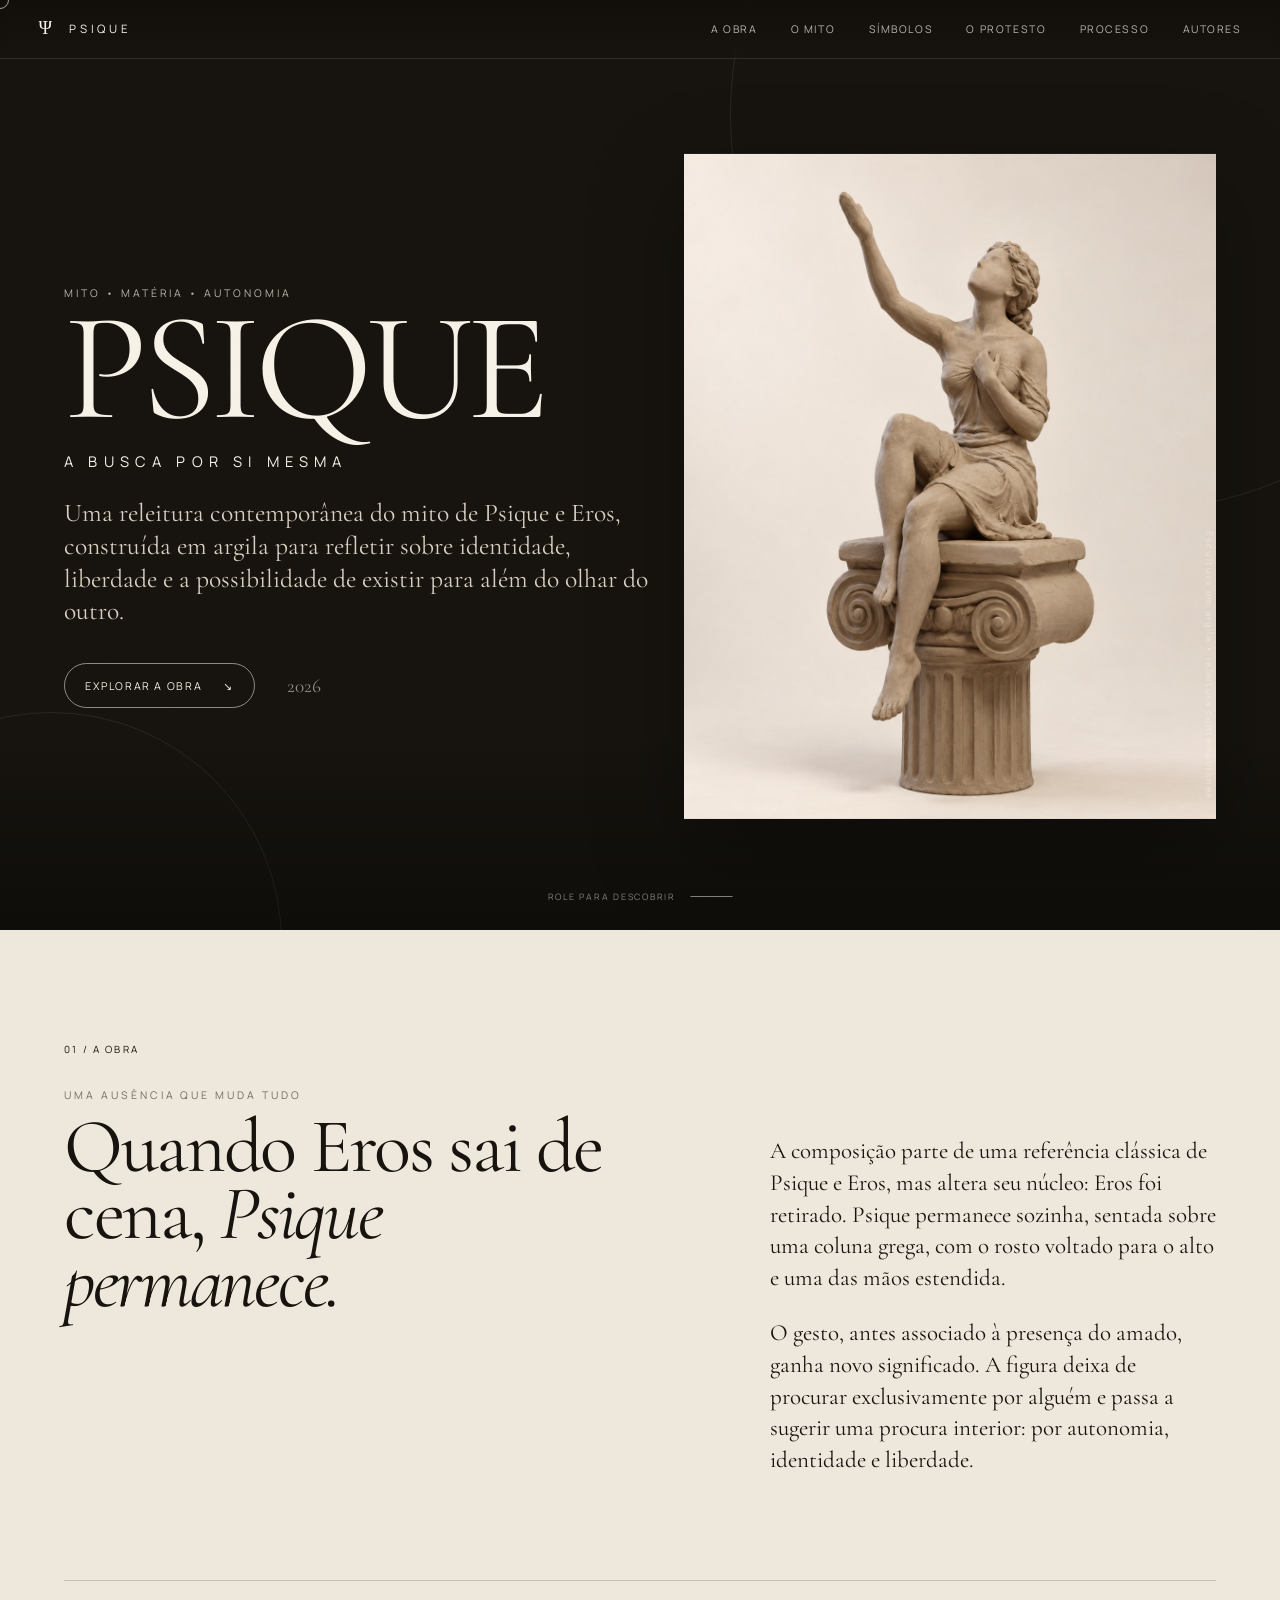
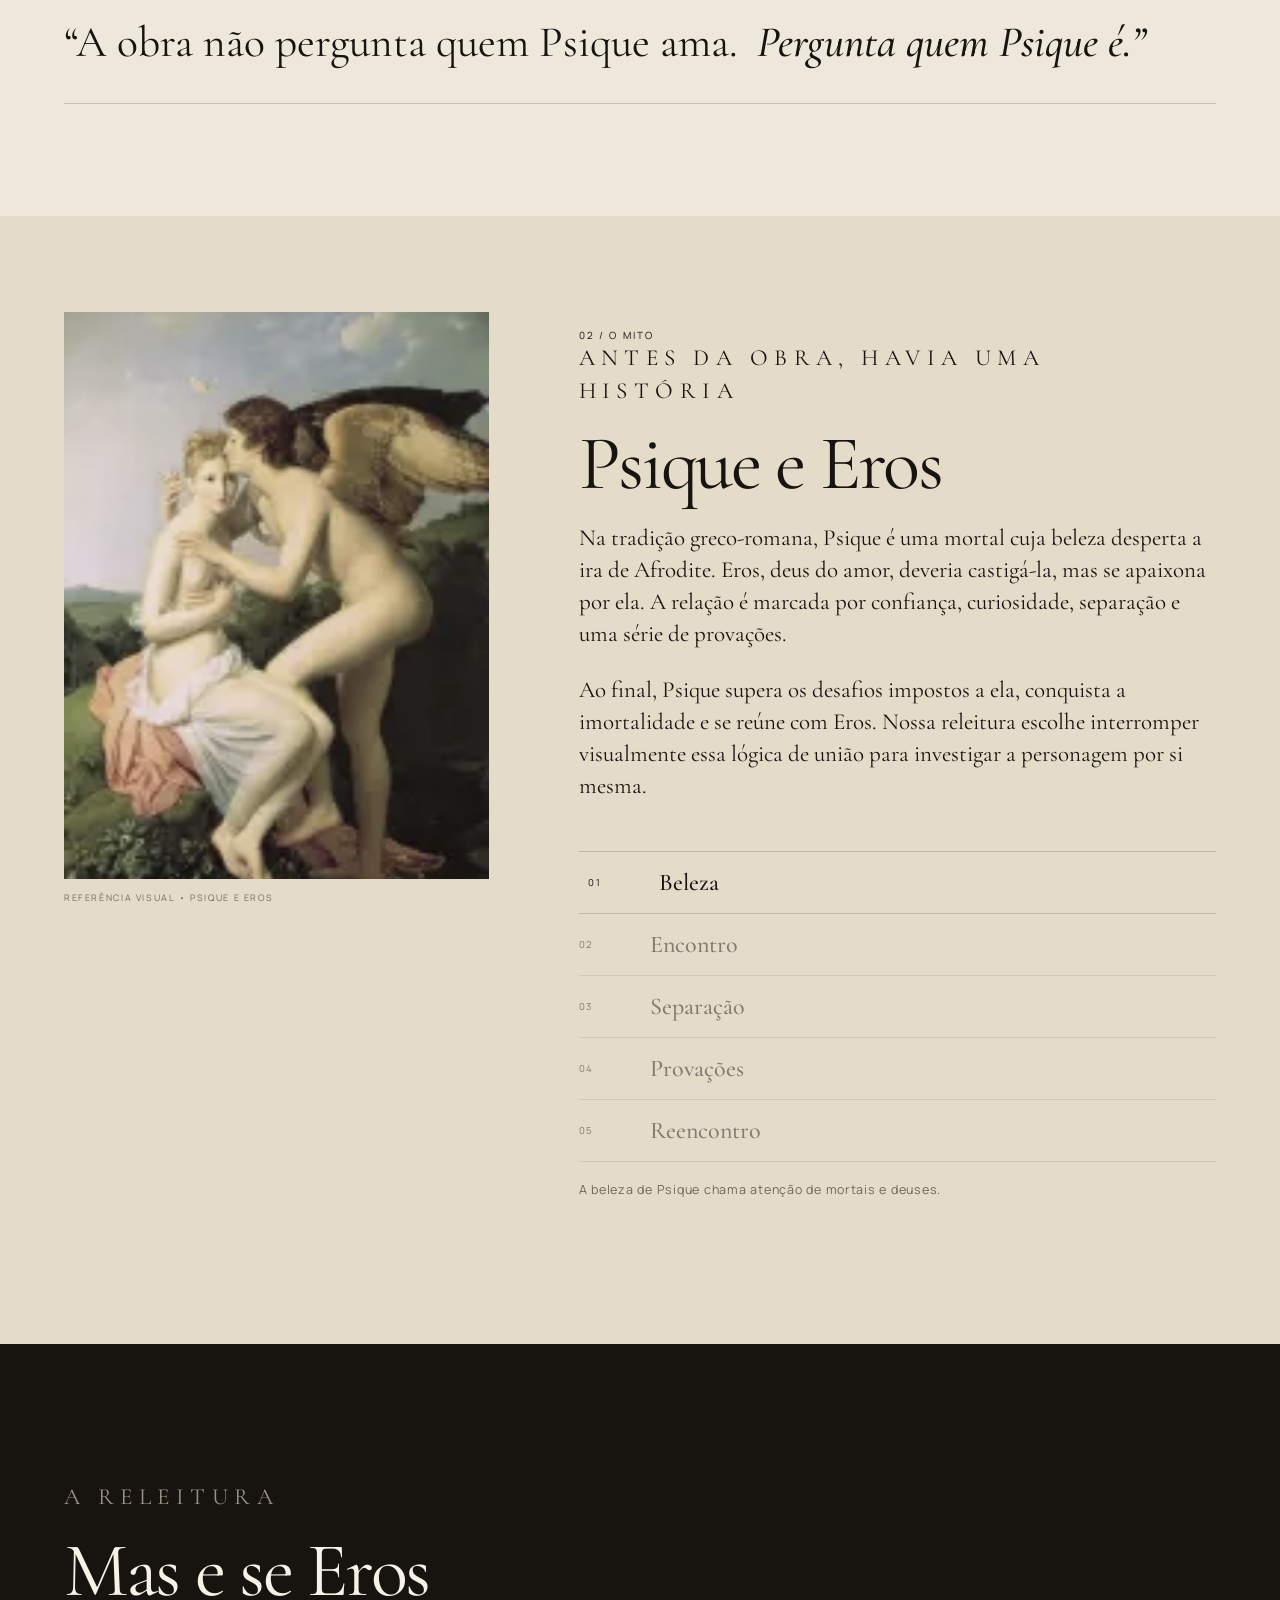
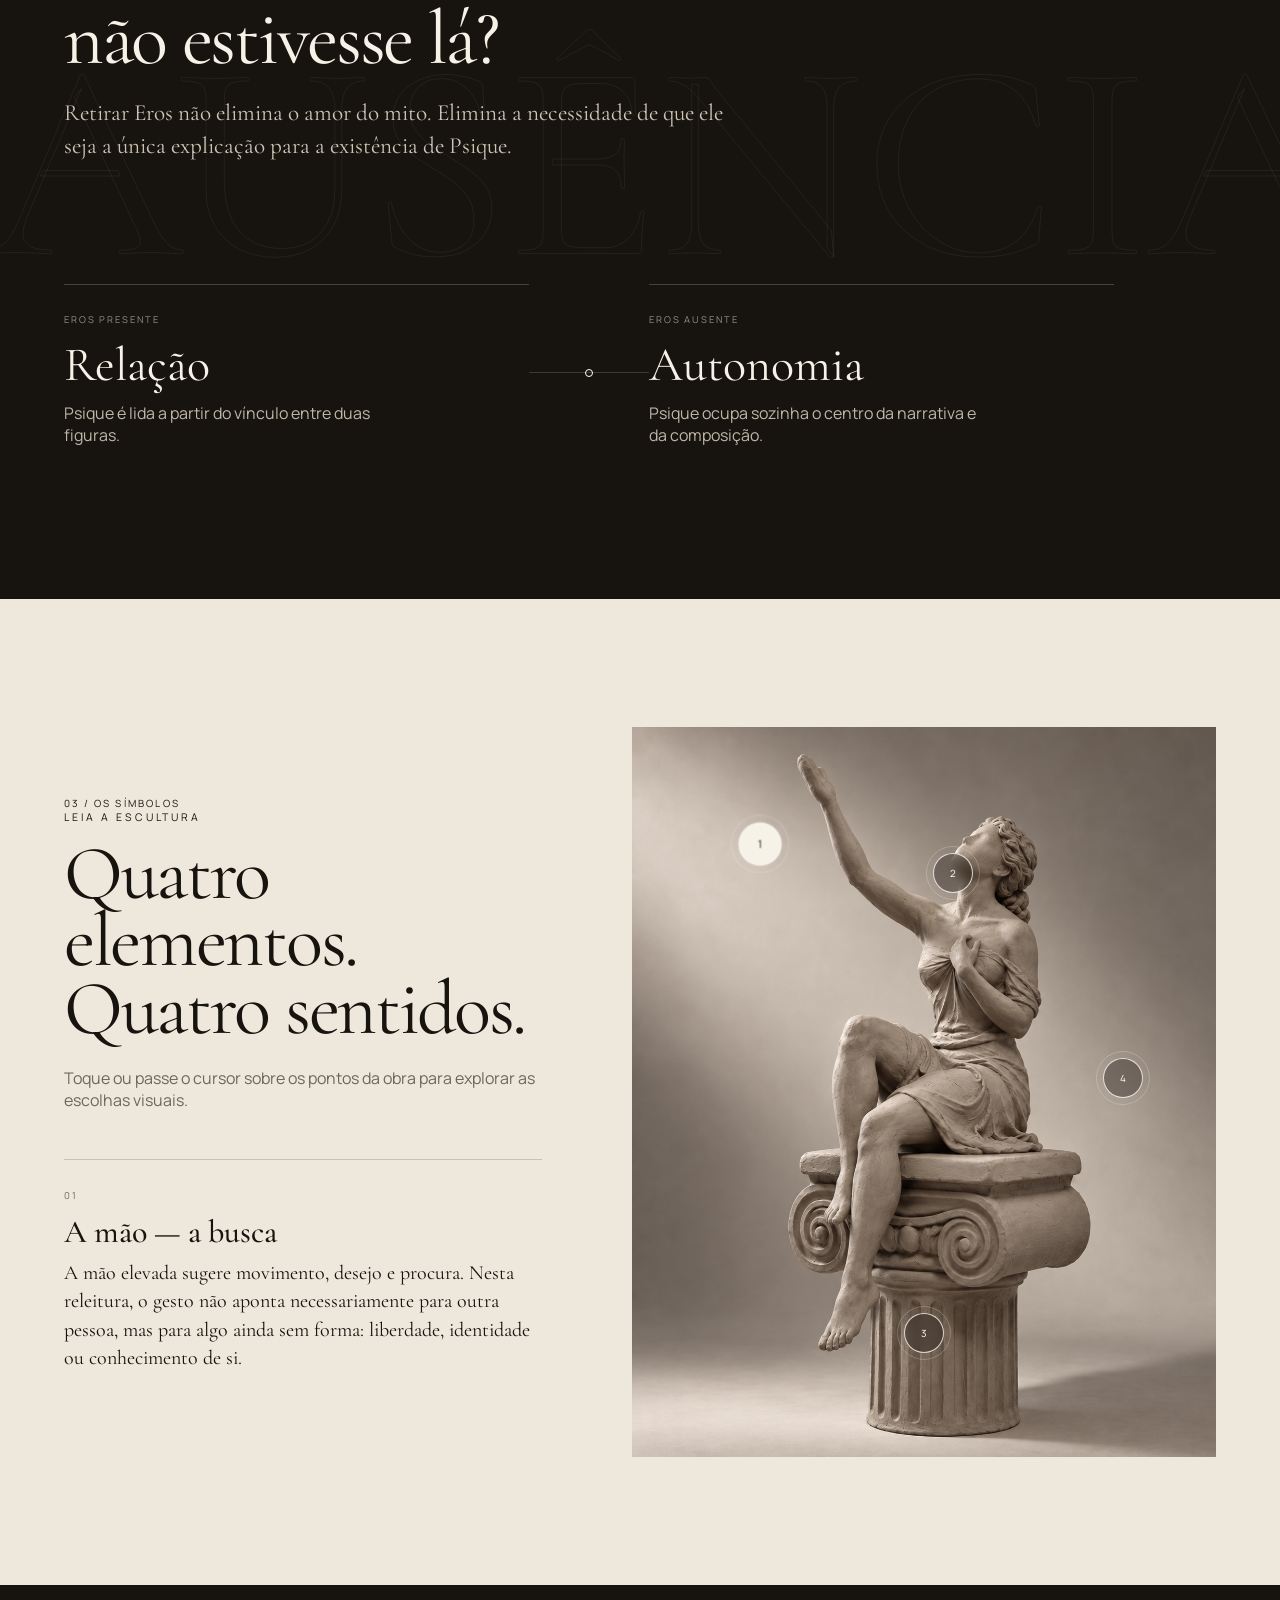
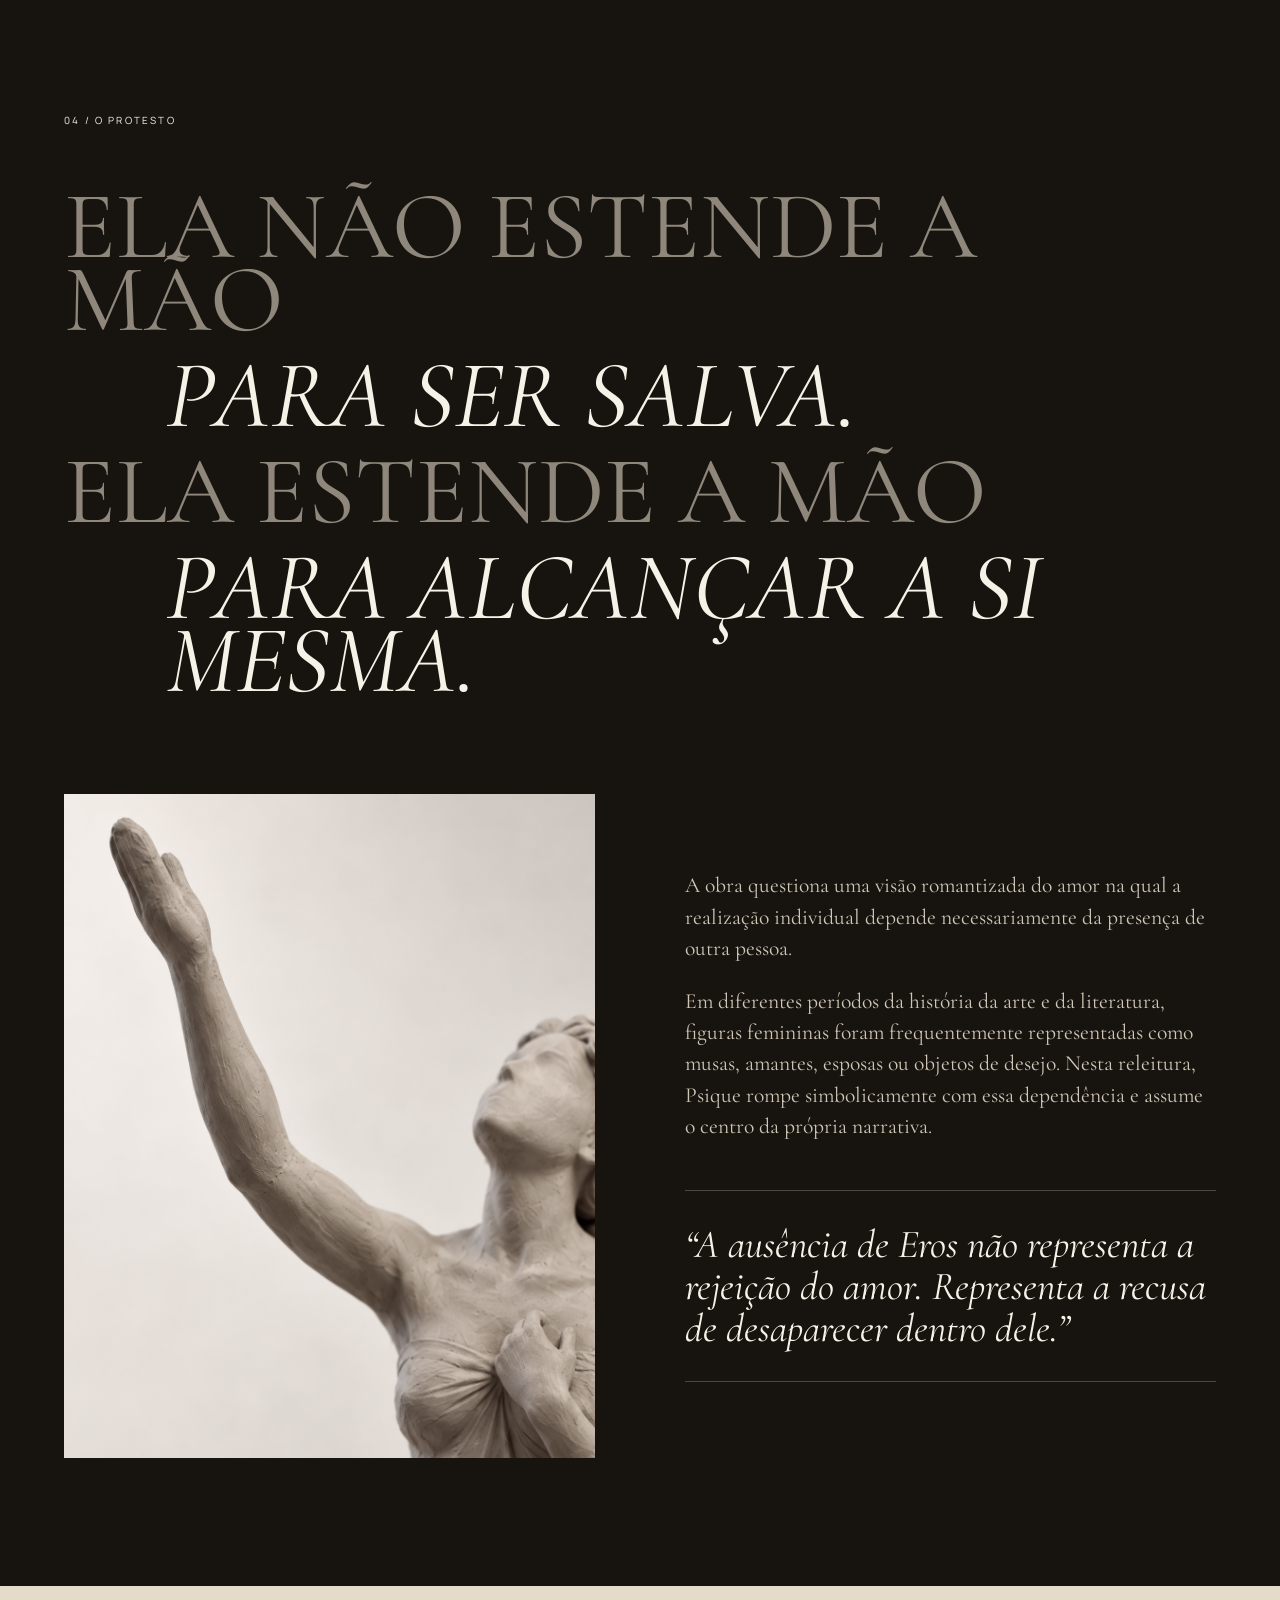
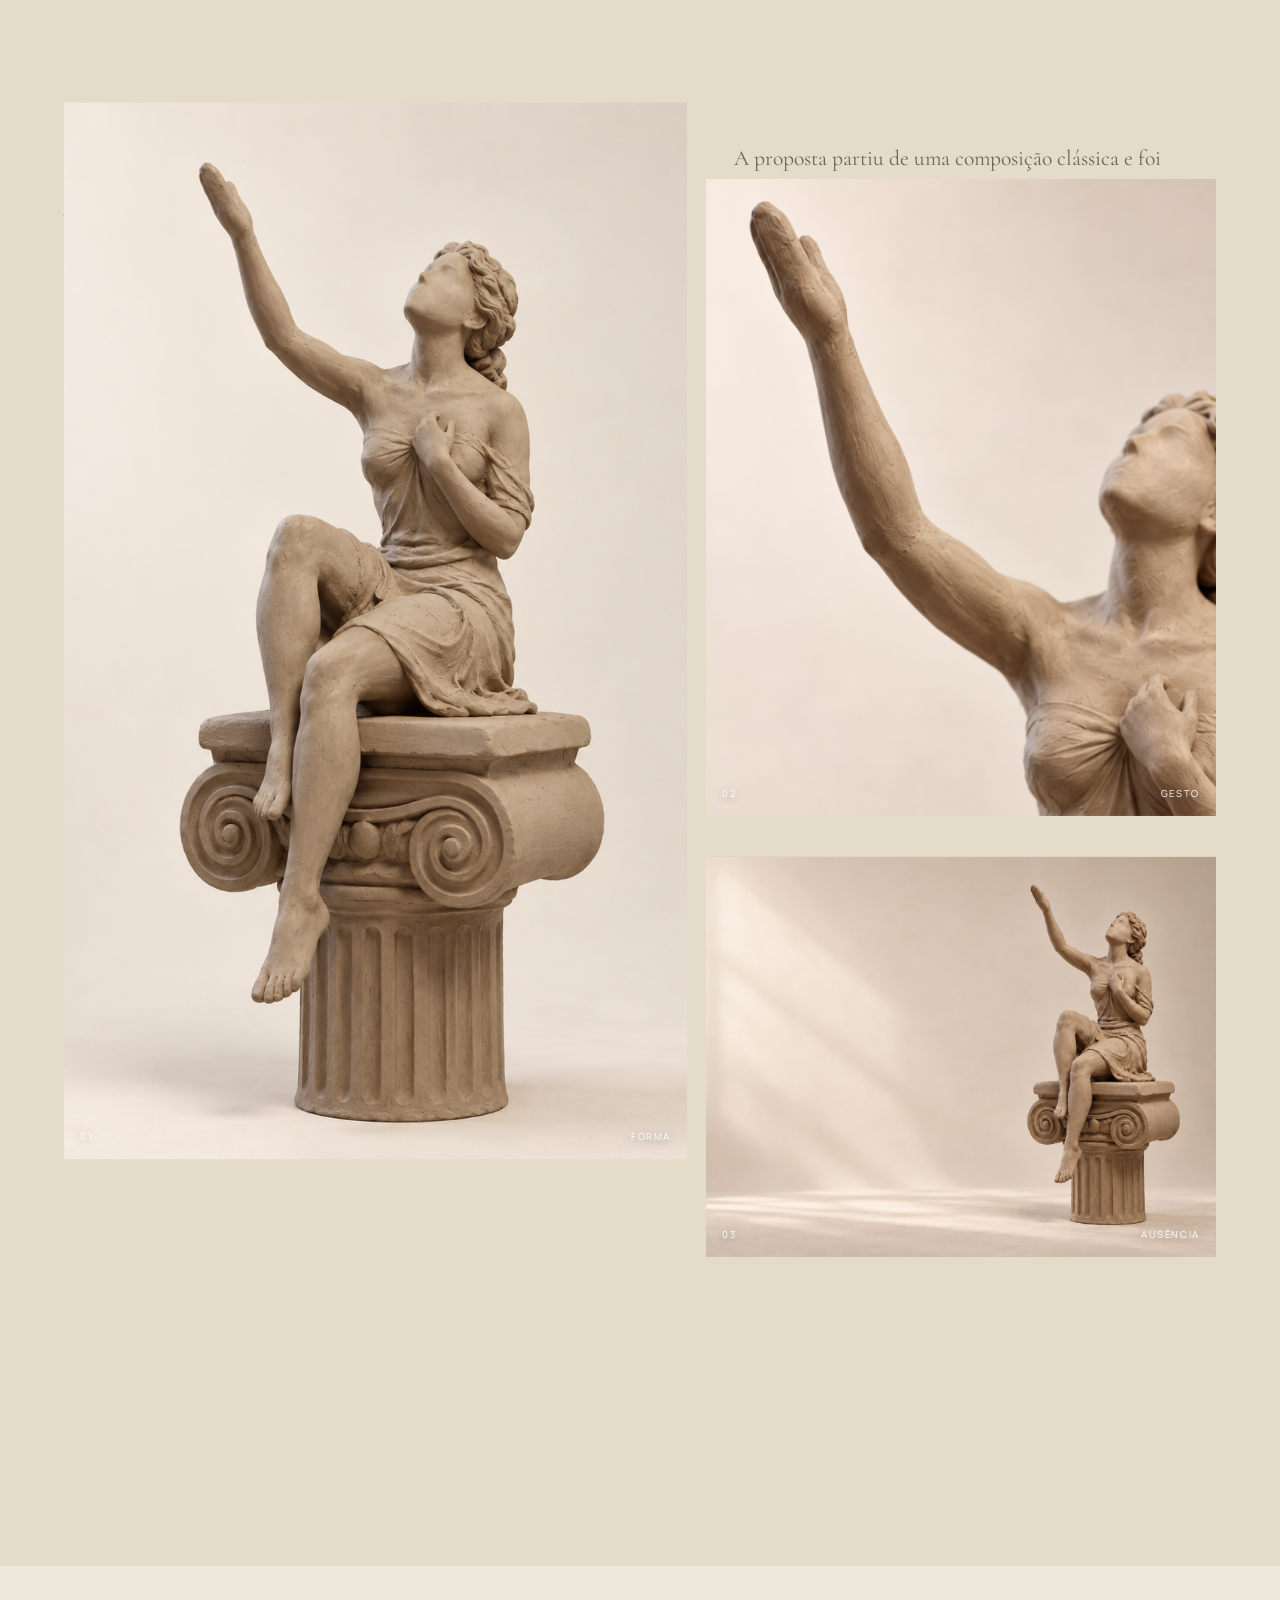
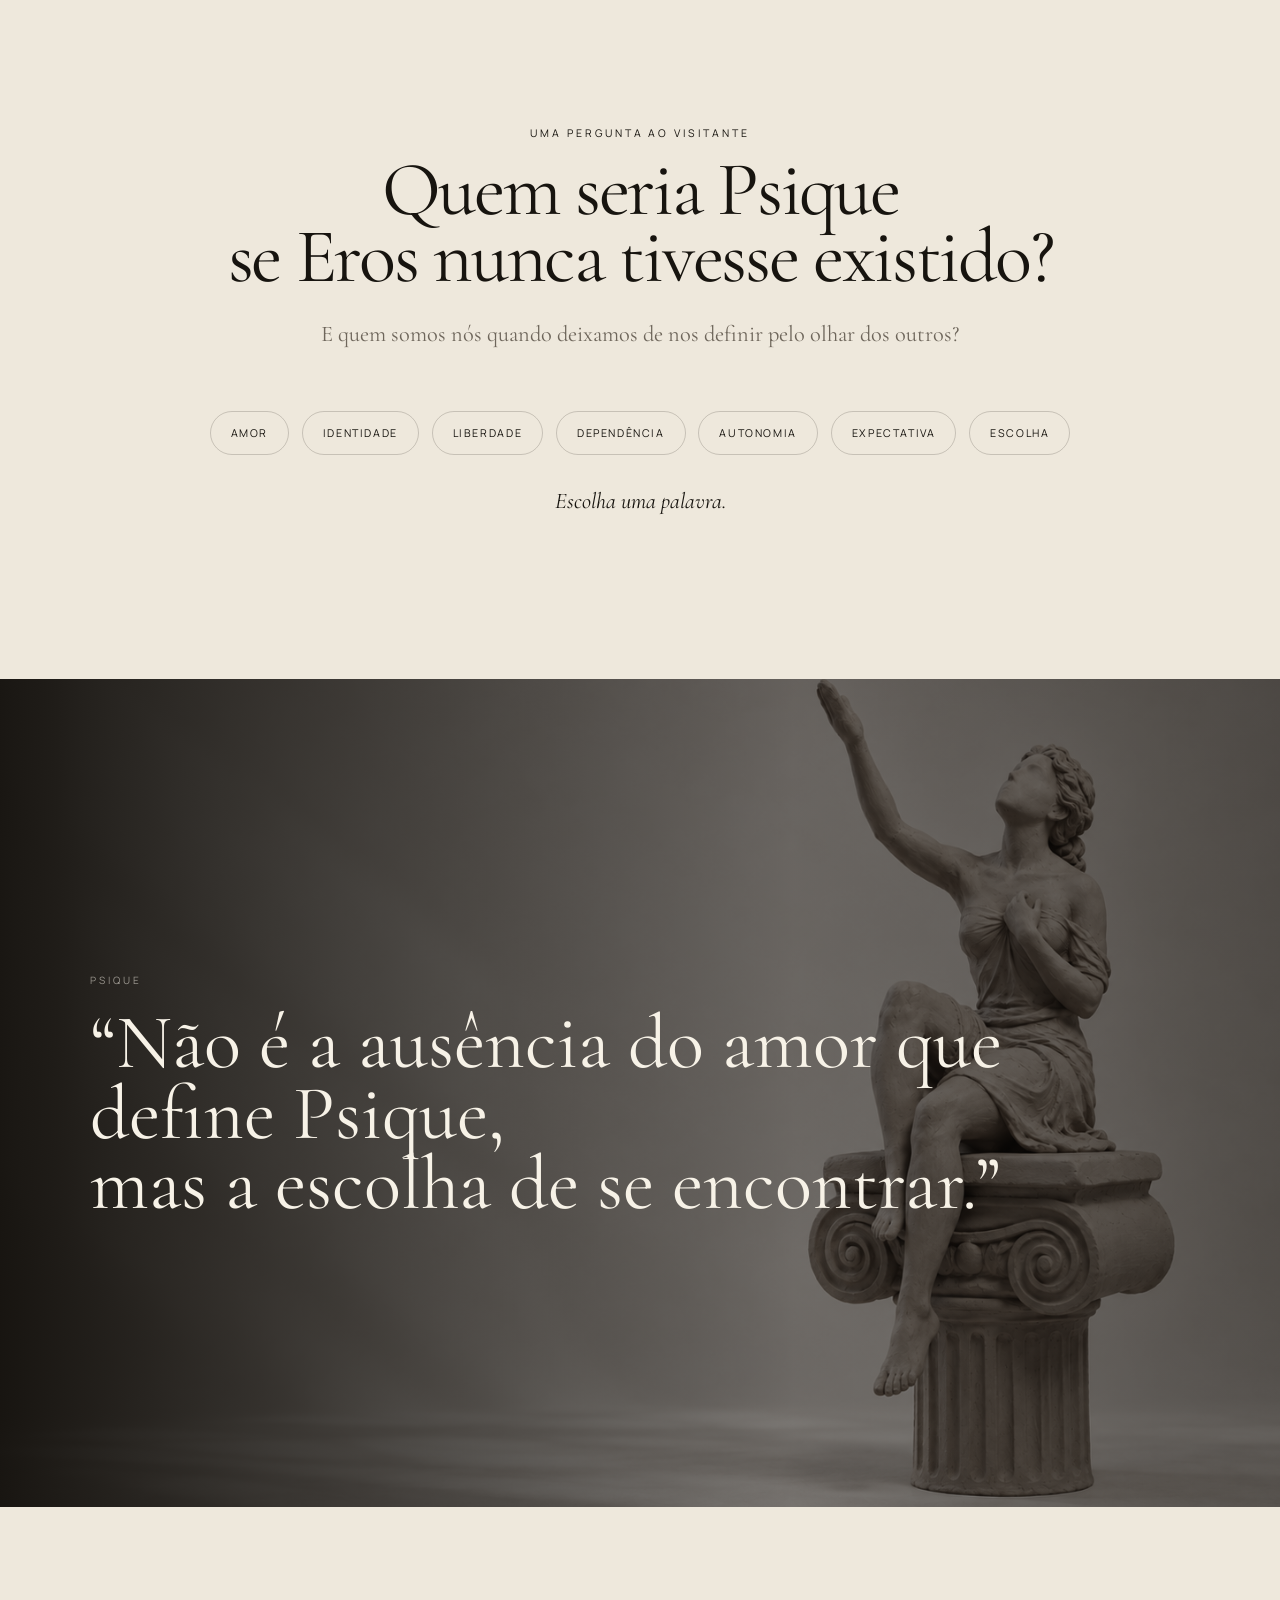
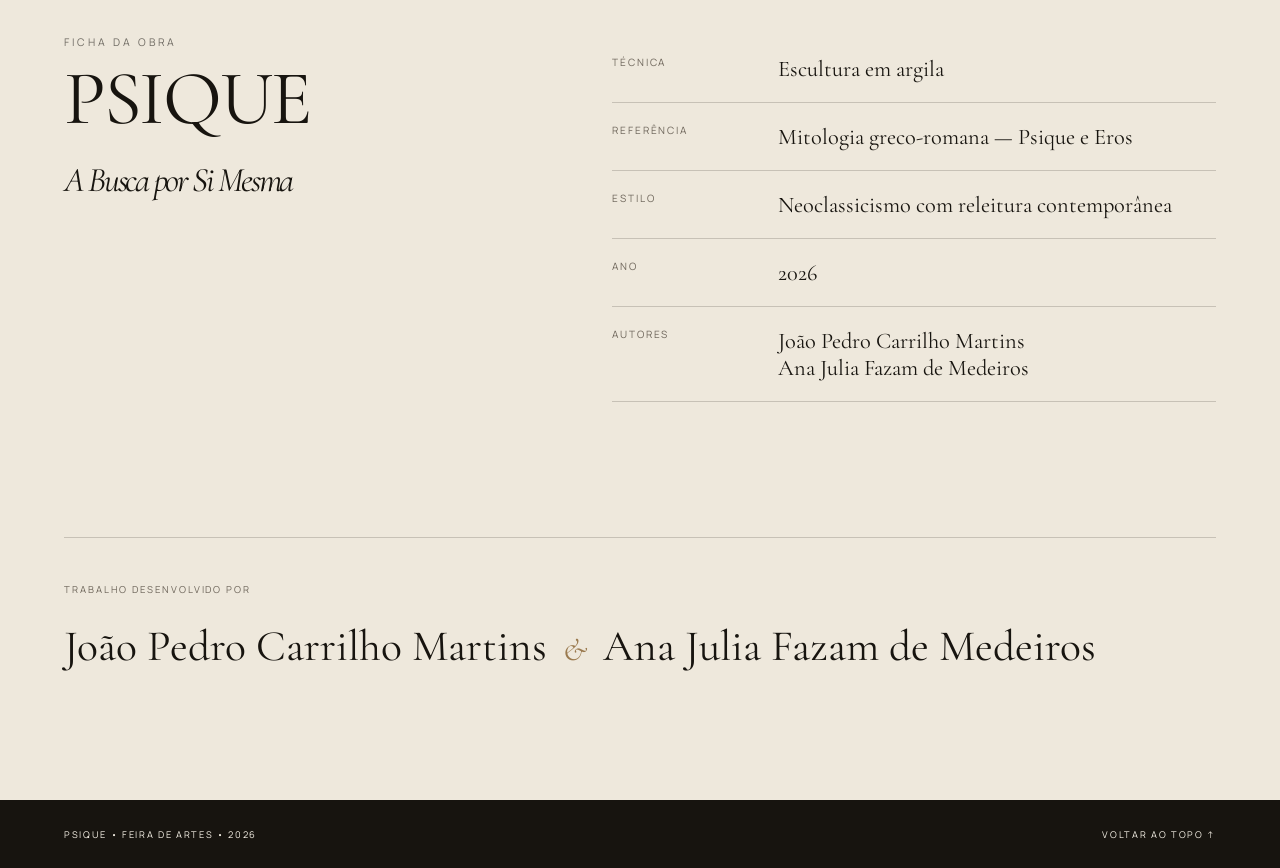
==== commit 4b5df2a1: "Atualizar o index.html" ====
--- a/index.html
+++ b/index.html
@@ -63,7 +63,7 @@
 
       <figure class="hero-art reveal" data-parallax="0.07">
         <div class="art-glow" aria-hidden="true"></div>
-        <img src="assets/psique-principal.png" alt="Escultura de Psique em argila sentada sobre uma coluna grega, olhando para cima com a mão estendida." />
+        <img src="psique-principal.png" alt="Escultura de Psique em argila sentada sobre uma coluna grega, olhando para cima com a mão estendida." />
         <figcaption>Escultura em argila • releitura contemporânea</figcaption>
       </figure>
 
@@ -101,7 +101,7 @@
 
     <section class="myth section-cream" id="mito">
       <div class="myth-image reveal">
-        <img src="assets/referencia-original.webp" alt="Referência pictórica de Psique e Eros usada como ponto de partida para a releitura." />
+        <img src="referencia-original.webp" alt="Referência pictórica de Psique e Eros usada como ponto de partida para a releitura." />
         <div class="caption">REFERÊNCIA VISUAL • PSIQUE E EROS</div>
       </div>
 
@@ -186,7 +186,7 @@
       </div>
 
       <div class="hotspot-stage reveal">
-        <img src="assets/psique-cinematica.png" alt="Escultura de Psique sob iluminação dramática." />
+        <img src="psique-cinematica.png" alt="Escultura de Psique sob iluminação dramática." />
         <button class="hotspot h1 active" style="--x:22%;--y:16%" data-symbol="0" aria-label="Explorar símbolo da mão"><span>1</span></button>
         <button class="hotspot h2" style="--x:55%;--y:20%" data-symbol="1" aria-label="Explorar símbolo do olhar"><span>2</span></button>
         <button class="hotspot h3" style="--x:50%;--y:83%" data-symbol="2" aria-label="Explorar símbolo da coluna"><span>3</span></button>
@@ -205,7 +205,7 @@
 
       <div class="protest-grid">
         <div class="protest-image reveal">
-          <img src="assets/psique-detalhe-mao.png" alt="Detalhe da mão elevada da escultura de Psique." />
+          <img src="psique-detalhe-mao.png" alt="Detalhe da mão elevada da escultura de Psique." />
         </div>
         <div class="protest-copy reveal">
           <p>
@@ -239,15 +239,15 @@
 
       <div class="gallery">
         <figure class="gallery-card tall reveal" data-parallax="0.04">
-          <img src="assets/psique-principal.png" alt="Vista frontal da escultura de Psique." />
+          <img src="psique-principal.png" alt="Vista frontal da escultura de Psique." />
           <figcaption><span>01</span> FORMA</figcaption>
         </figure>
         <figure class="gallery-card reveal" data-parallax="0.03">
-          <img src="assets/psique-detalhe-mao.png" alt="Detalhe do braço e da mão de Psique." />
+          <img src="psique-detalhe-mao.png" alt="Detalhe do braço e da mão de Psique." />
           <figcaption><span>02</span> GESTO</figcaption>
         </figure>
         <figure class="gallery-card wide reveal" data-parallax="0.025">
-          <img src="assets/psique-horizontal.png" alt="Composição horizontal da escultura de Psique, com espaço negativo ao lado." />
+          <img src="psique-horizontal.png" alt="Composição horizontal da escultura de Psique, com espaço negativo ao lado." />
           <figcaption><span>03</span> AUSÊNCIA</figcaption>
         </figure>
       </div>
@@ -271,7 +271,7 @@
     </section>
 
     <section class="finale section-dark">
-      <img class="finale-image" src="assets/psique-horizontal.png" alt="" aria-hidden="true" />
+      <img class="finale-image" src="psique-horizontal.png" alt="" aria-hidden="true" />
       <div class="finale-overlay"></div>
       <div class="finale-copy reveal">
         <span>PSIQUE</span>
